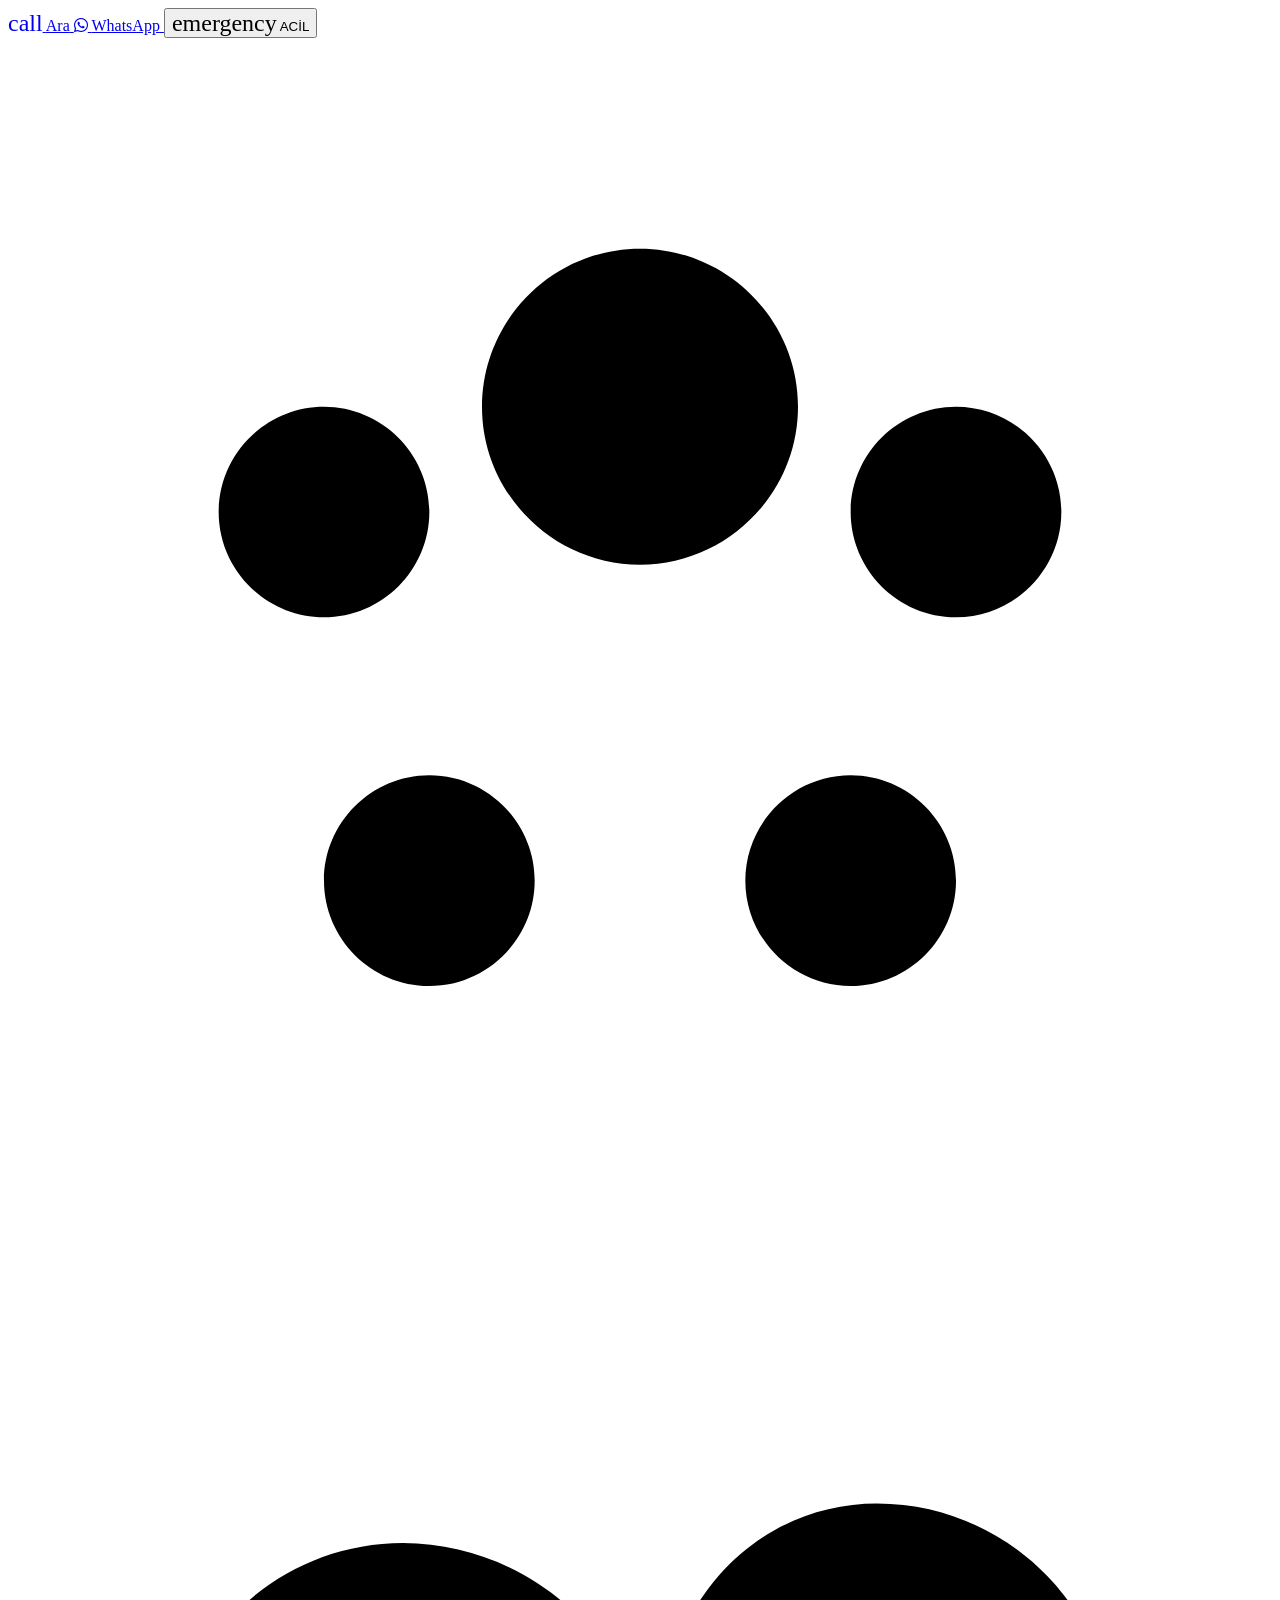
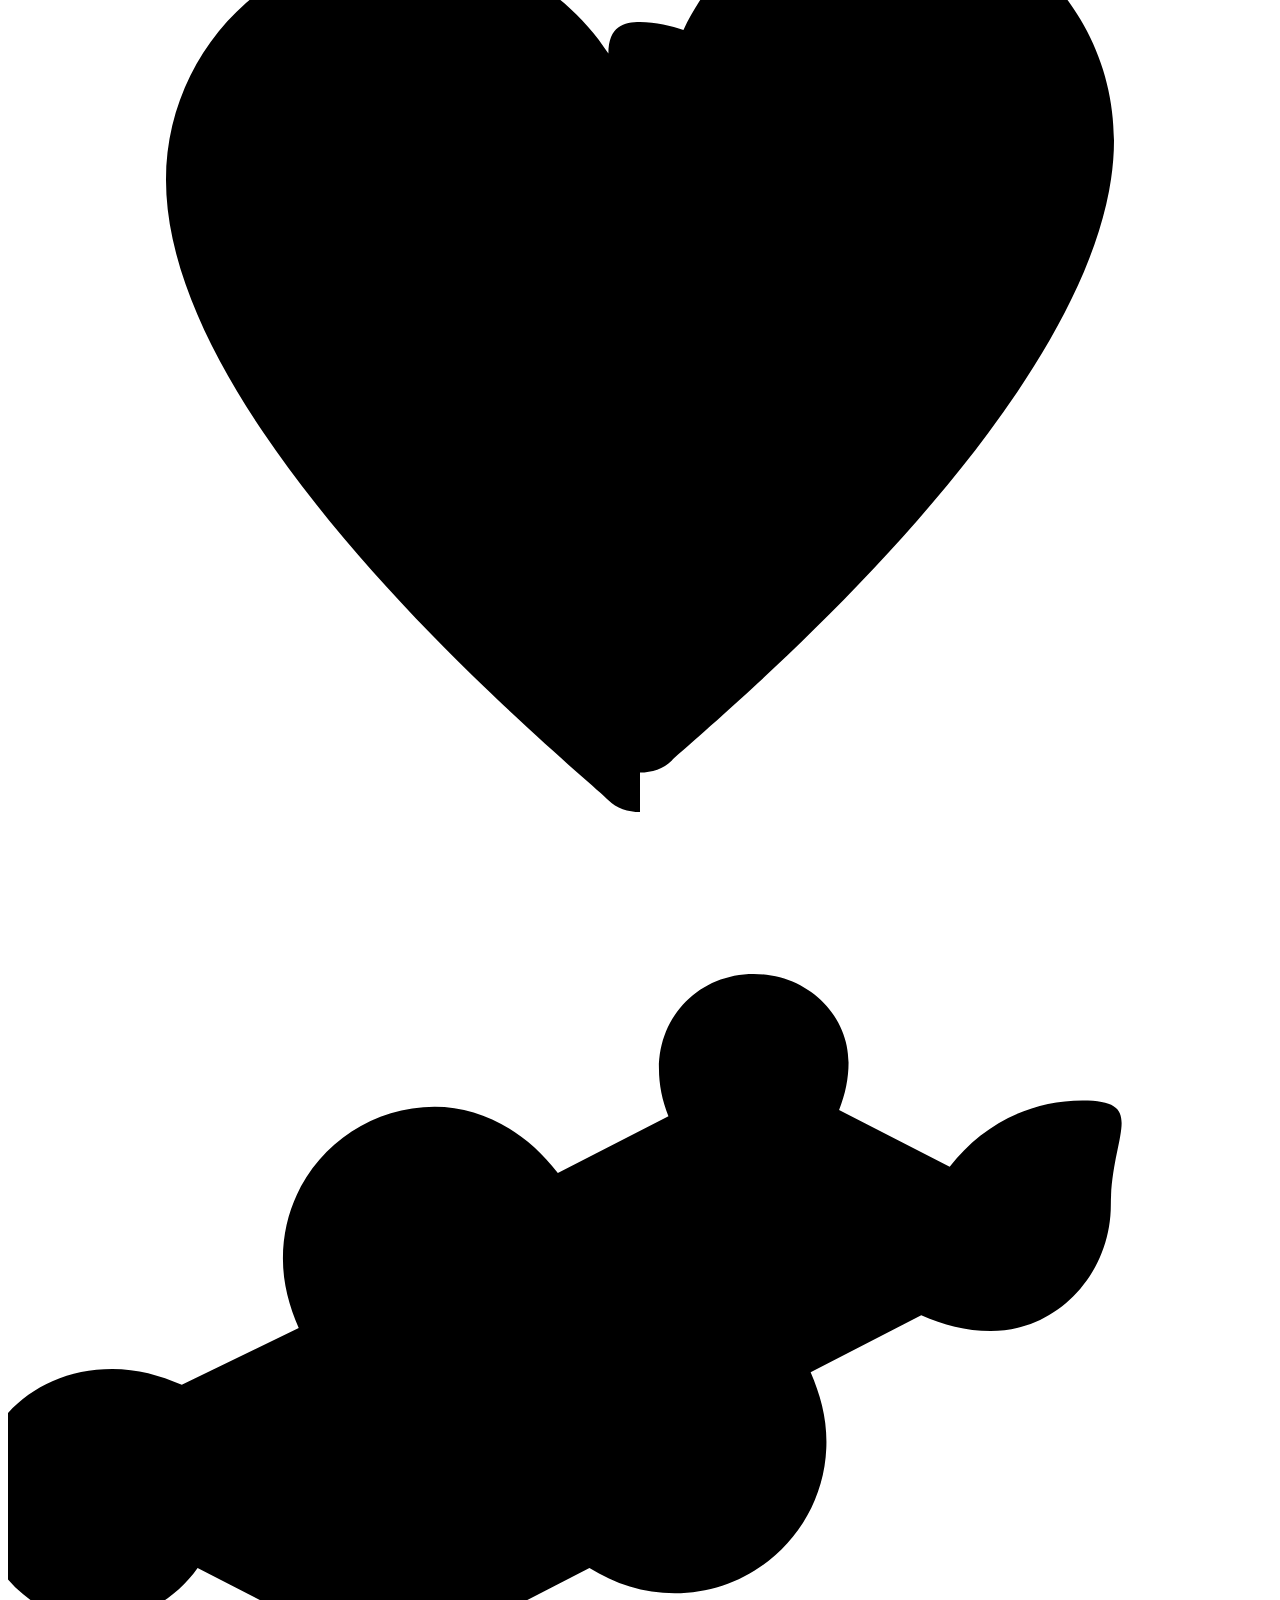
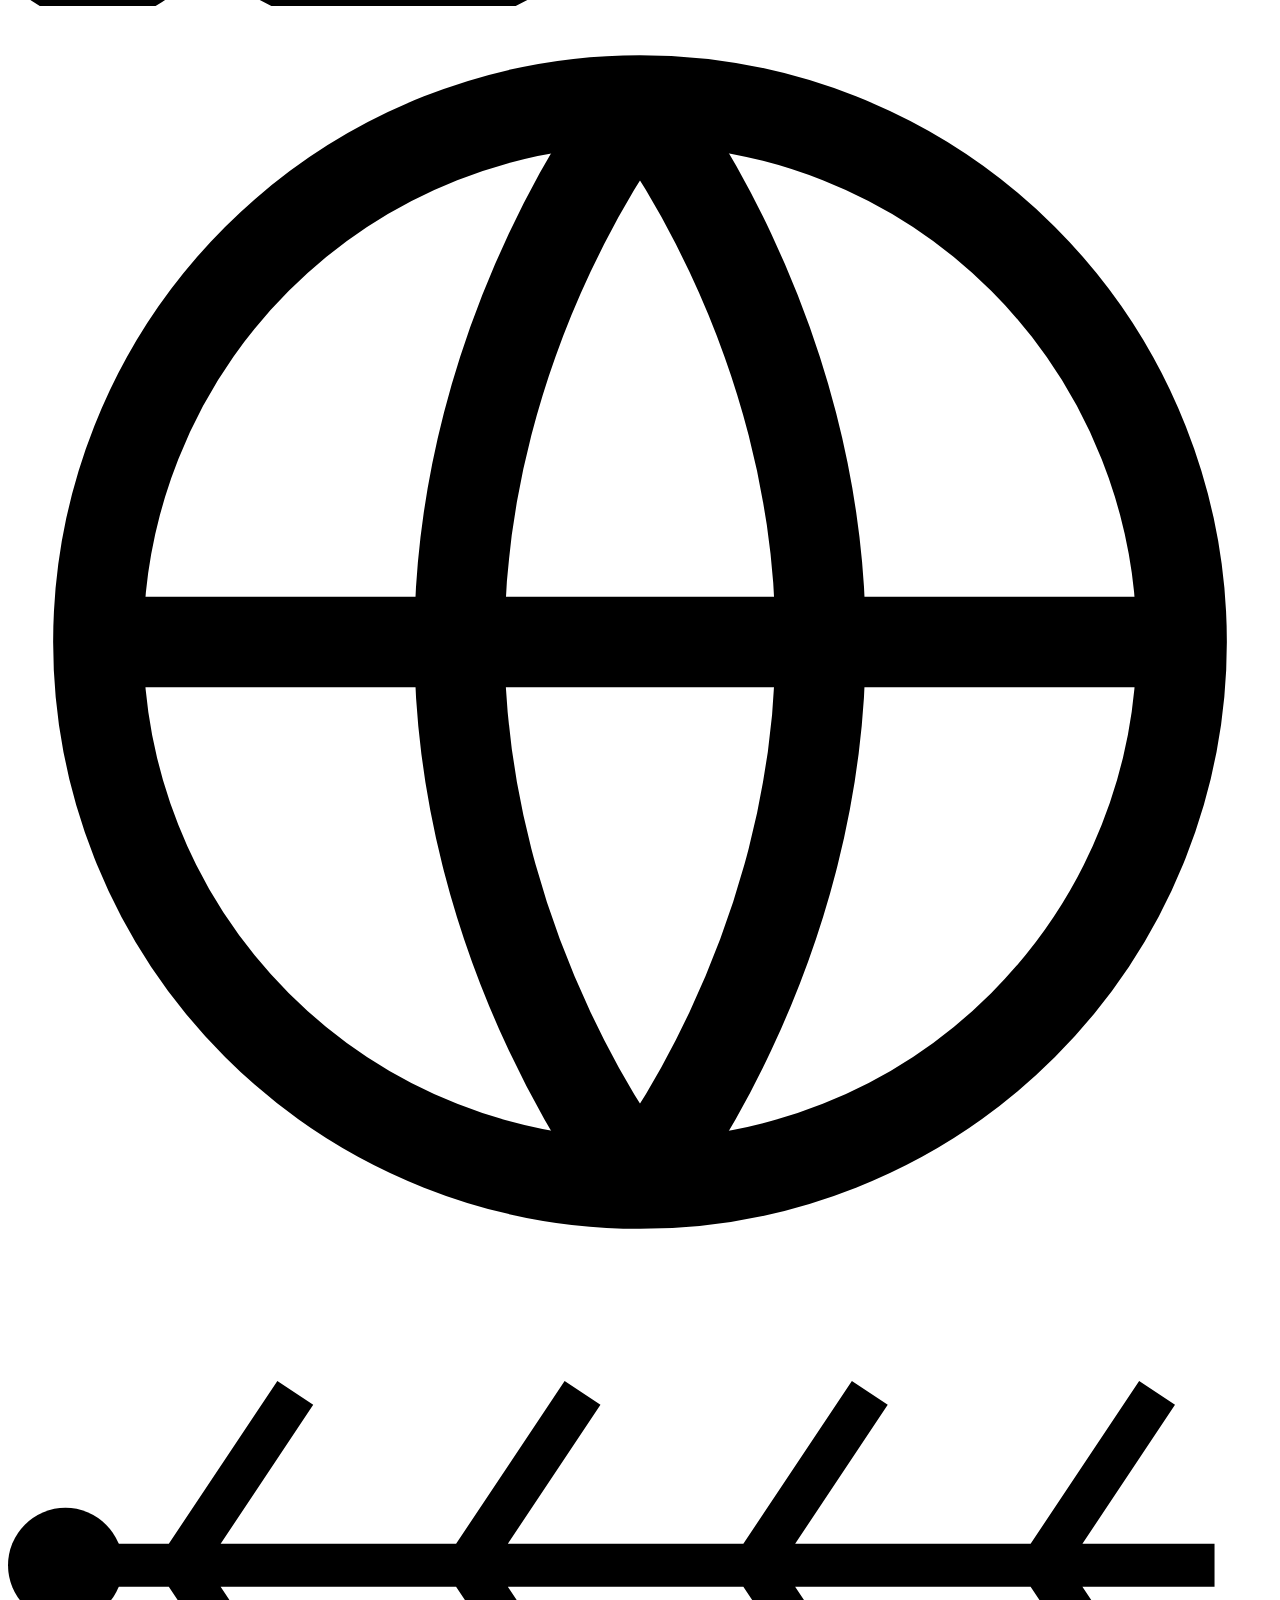
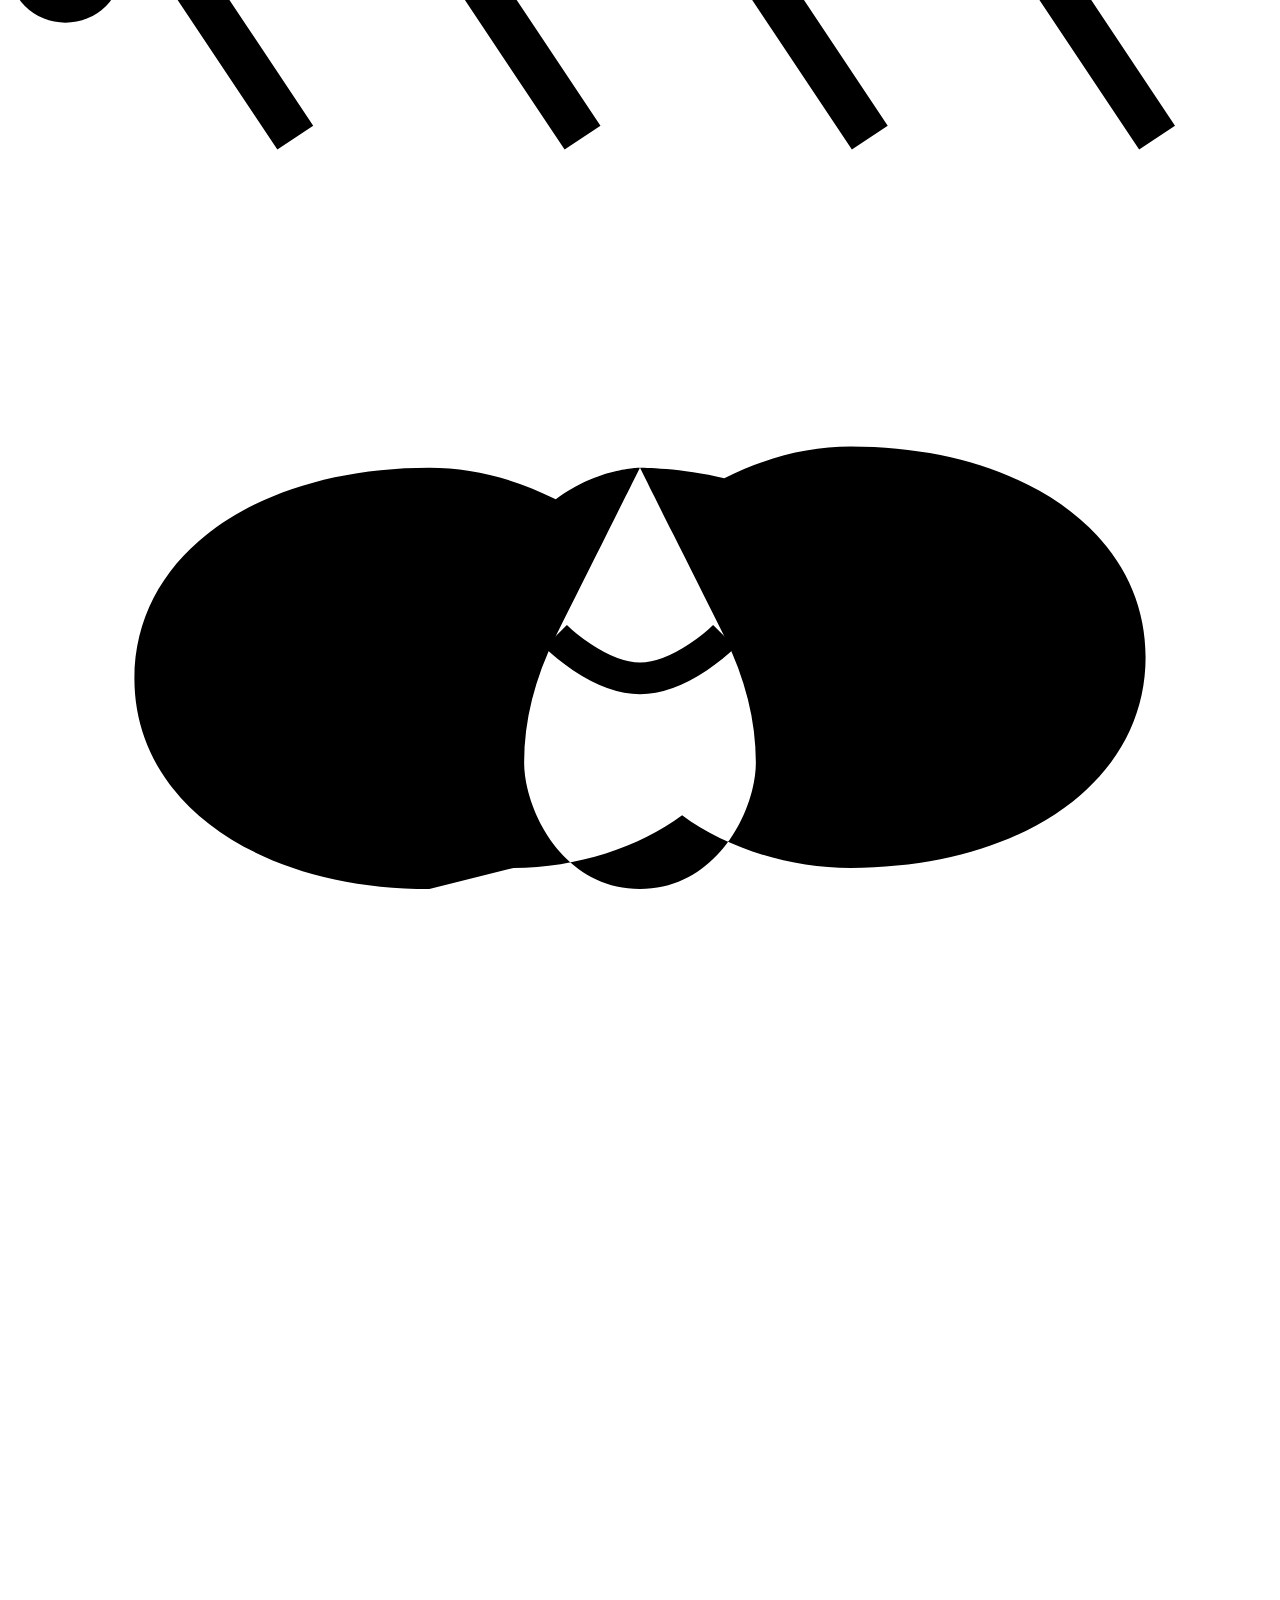
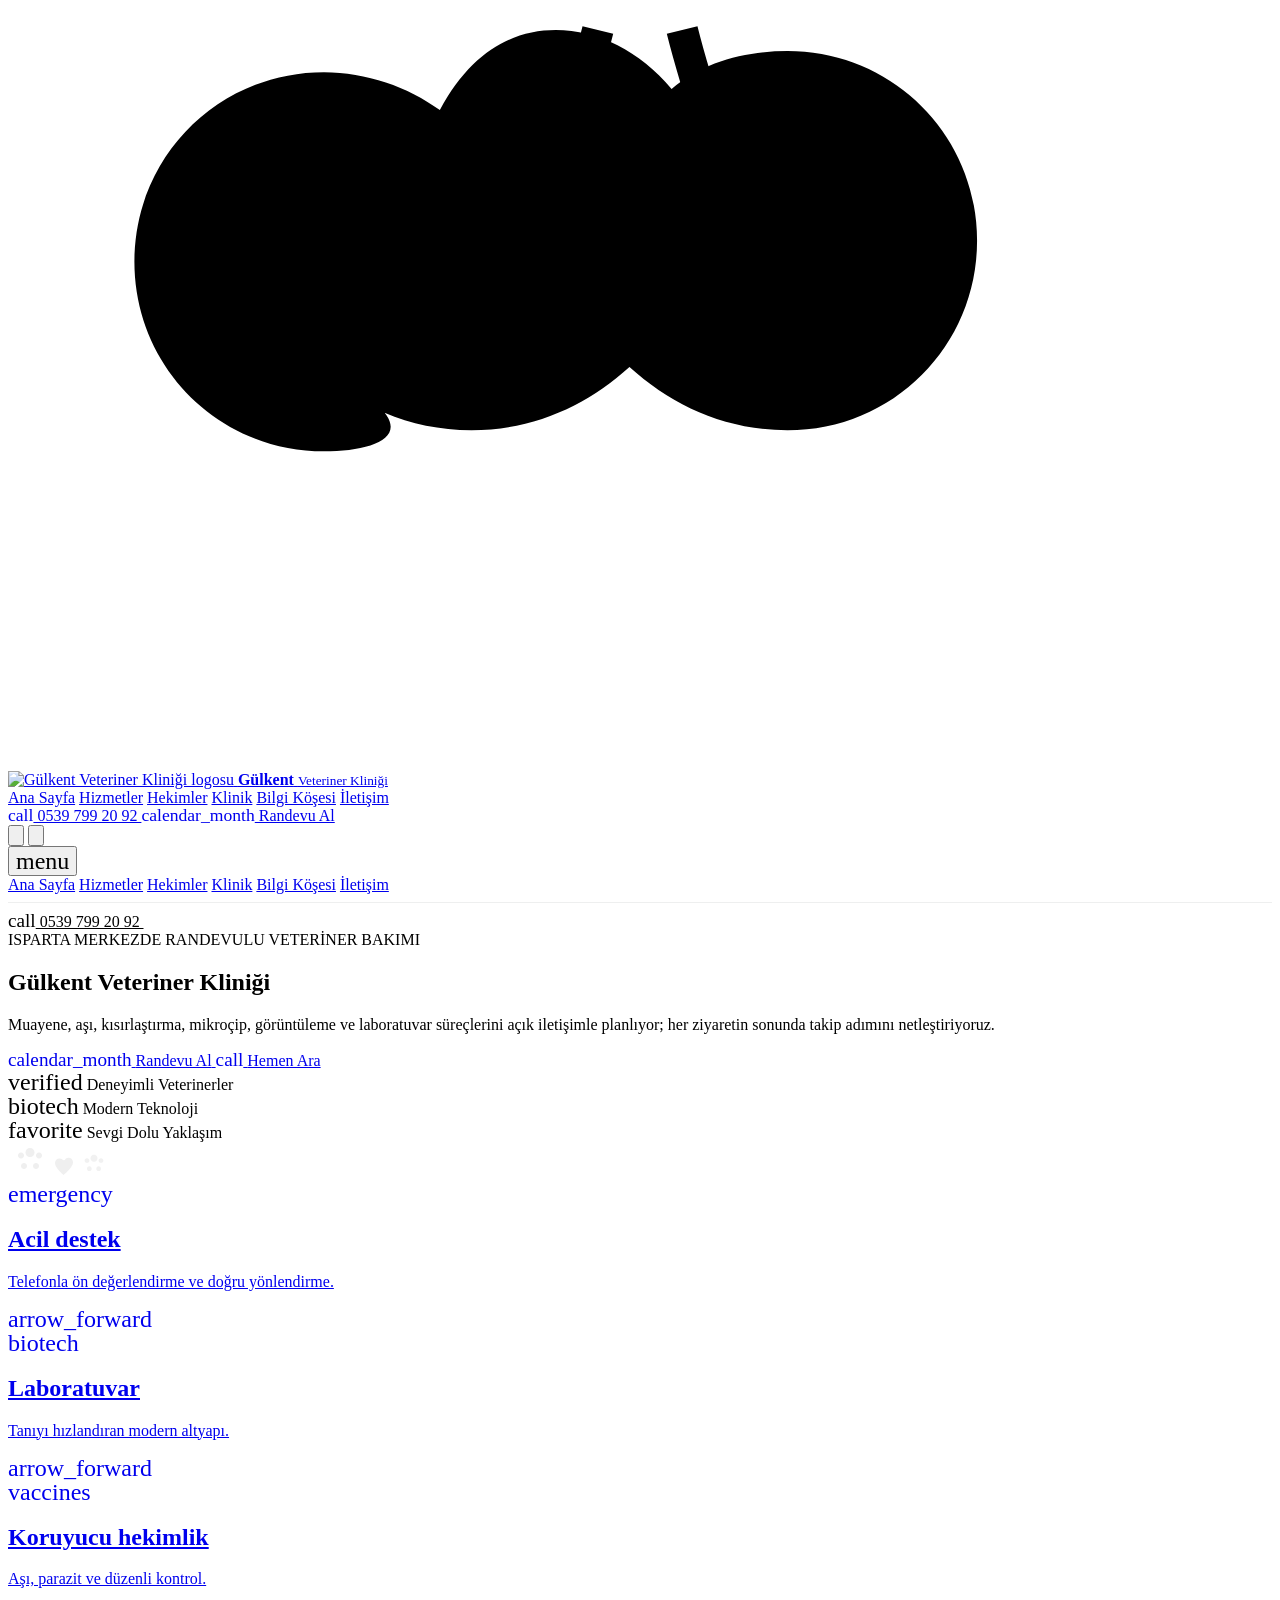
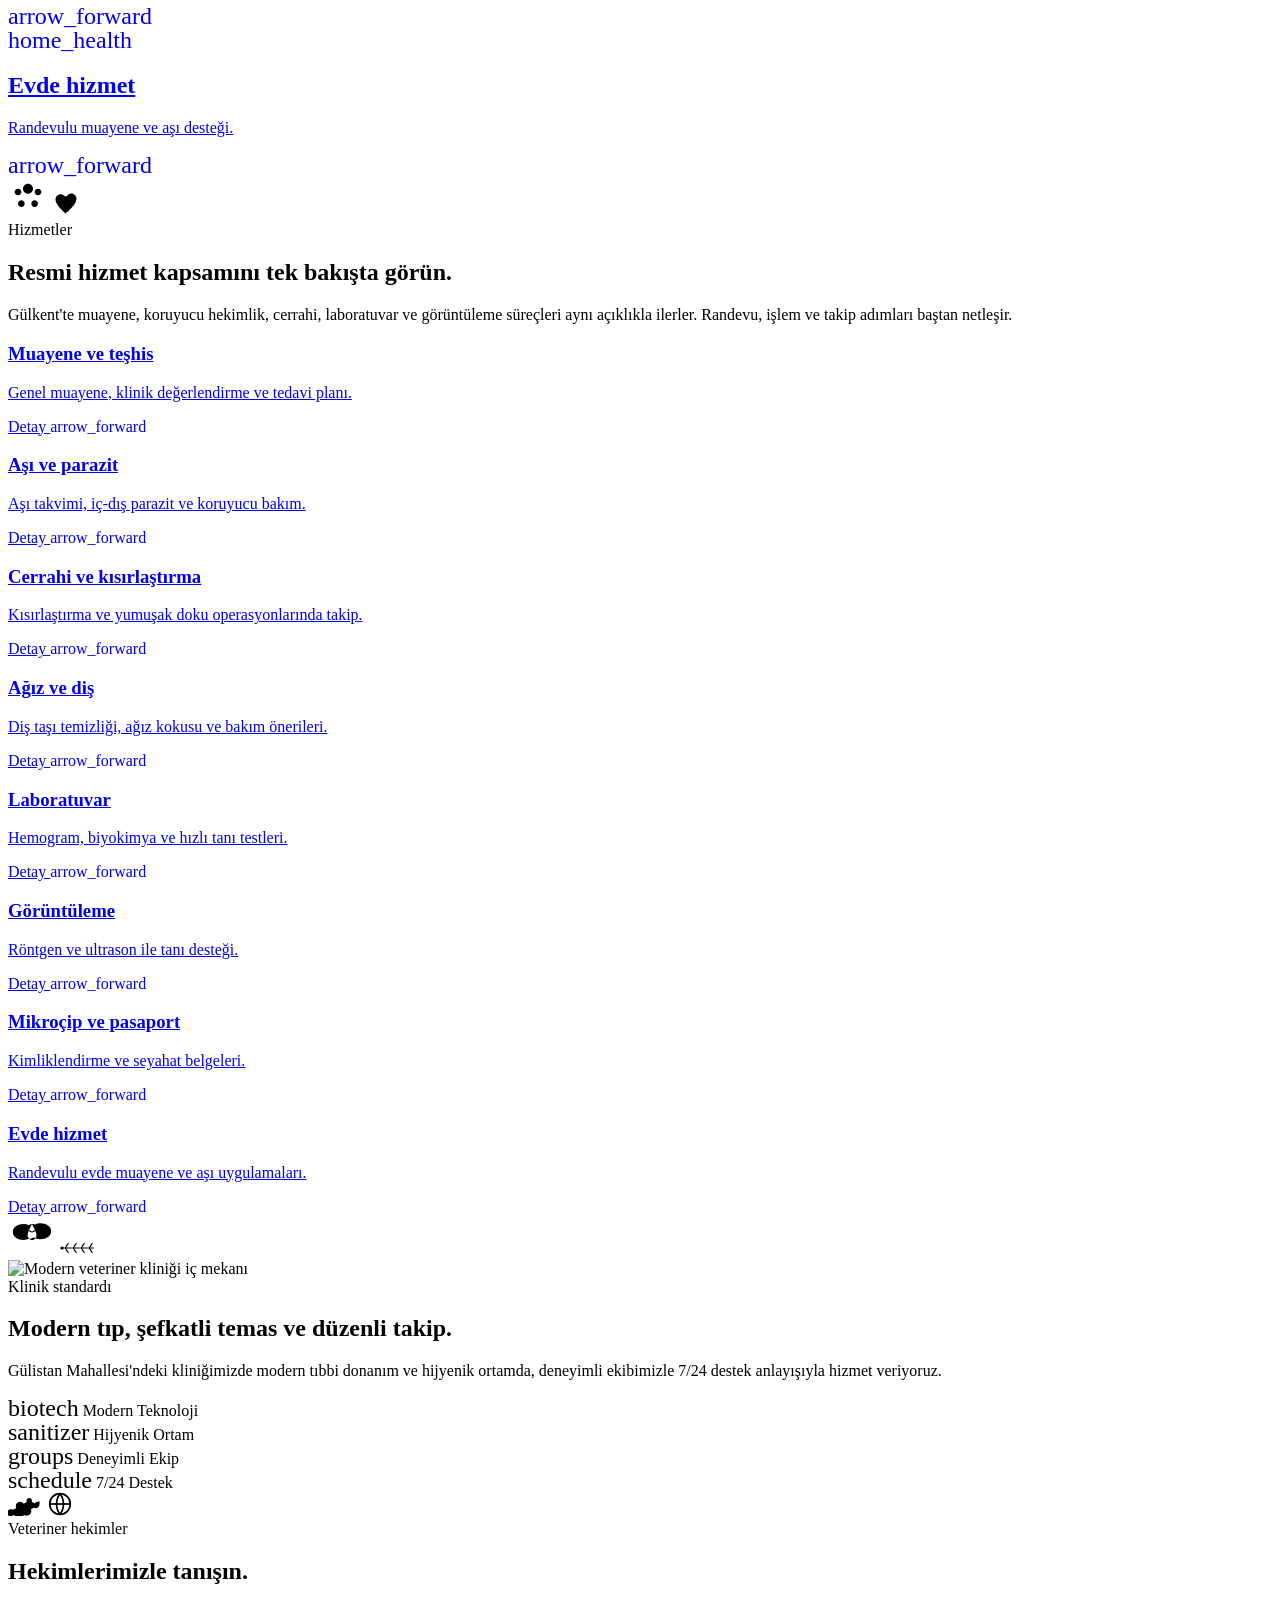
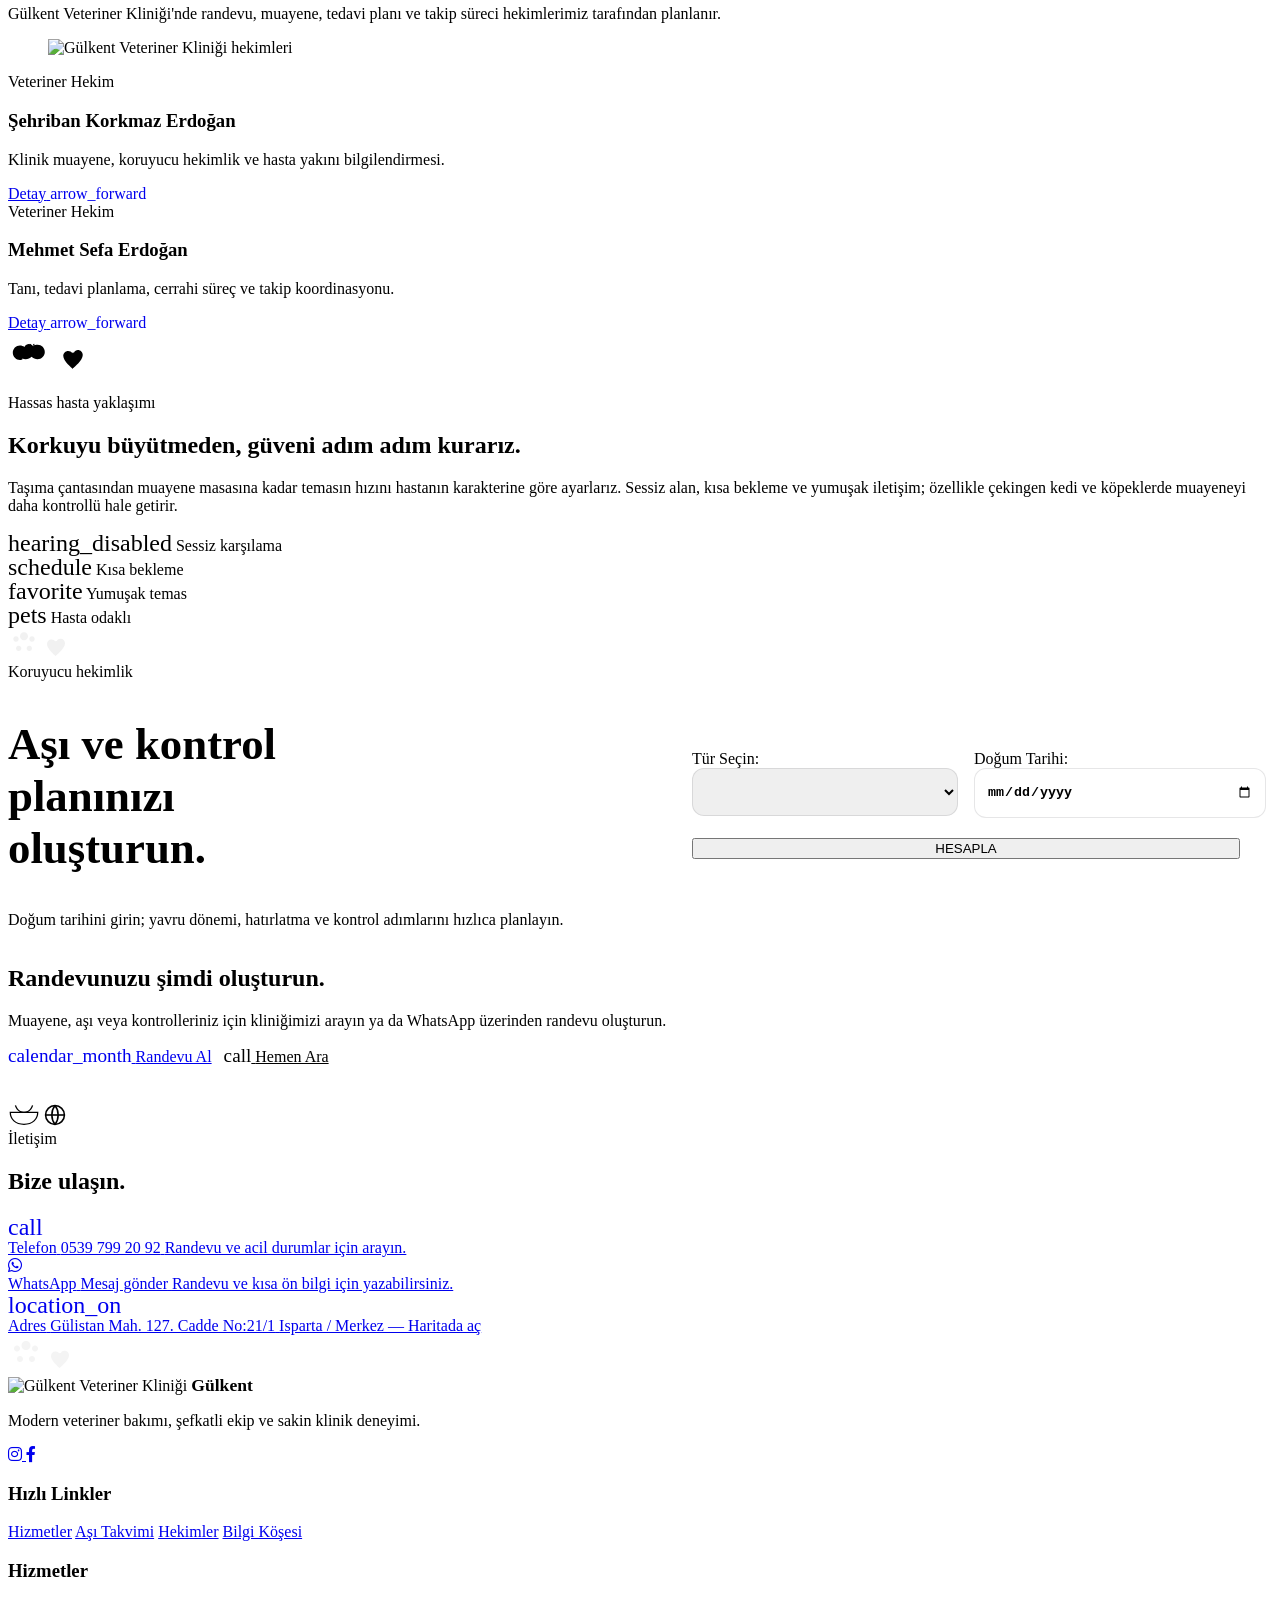
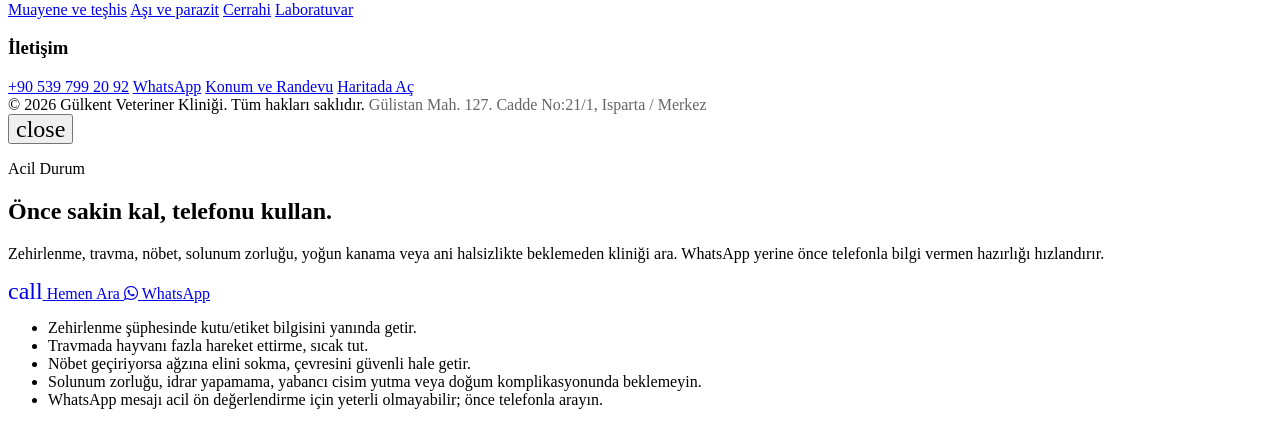
==== index.html @ 1740e953 "Add files via upload" ====
<!doctype html>
<html class="light" lang="tr">
  <head>
    <meta charset="utf-8" />
    <meta content="width=device-width, initial-scale=1.0" name="viewport" />
    <title>
      Gülkent Veteriner Kliniği | Modern ve Şefkatli Veteriner Bakımı
    </title>
    <meta
      name="description"
      content="Gülkent Veteriner Kliniği; muayene, aşı, parazit takibi, cerrahi, laboratuvar, görüntüleme, mikroçip ve uygun hastalarda randevulu ev ziyareti için Isparta Merkez'de yanınızda."
    />
    
    <!-- SEO & Social Meta Tags -->
    <meta property="og:title" content="Gülkent Veteriner Kliniği" />
    <meta property="og:description" content="Muayene, aşı, parazit takibi, cerrahi ve daha fazlası için Isparta Merkez'de yanınızda." />
    <meta property="og:type" content="website" />
    <meta property="og:image" content="https://gulkentvet.com/assets/img/hekimlerimiz.jpg" />
    <meta name="twitter:card" content="summary_large_image" />
    <link rel="icon" href="data:image/svg+xml,<svg xmlns='http://www.w3.org/2000/svg' viewBox='0 0 100 100'><text y='.9em' font-size='90'>🐾</text></svg>">
    <script>
      (() => {
        let theme = "gulkent";
        try {
          theme =
            localStorage.getItem("gulkent-theme") === "wavy"
              ? "wavy"
              : "gulkent";
        } catch (error) {}
        document.documentElement.dataset.theme = theme;
      })();
    </script>

    <!-- Siber Güvenlik Politikası (CSP) -->
    <meta http-equiv="Content-Security-Policy" content="default-src 'self' https: data: 'unsafe-inline' 'unsafe-eval'; img-src 'self' https: data:; font-src 'self' https:; style-src 'self' https: 'unsafe-inline';" />
    
    <!-- Kaynak Ön-bağlantı (Performance & Hız) -->
    <link rel="preconnect" href="https://fonts.googleapis.com" />
    <link rel="preconnect" href="https://fonts.gstatic.com" crossorigin />
    <link rel="dns-prefetch" href="https://fonts.googleapis.com" />
    <link rel="dns-prefetch" href="https://cdnjs.cloudflare.com" />

    <link
      href="https://fonts.googleapis.com/css2?family=Cormorant+Garamond:wght@500;600;700&family=Manrope:wght@400;500;600;700;800&display=swap"
      rel="stylesheet"
    />
    <link
      href="https://fonts.googleapis.com/css2?family=Material+Symbols+Outlined:wght,FILL@100..700,0..1&display=swap"
      rel="stylesheet"
    />
    <link
      rel="stylesheet"
      href="https://cdnjs.cloudflare.com/ajax/libs/font-awesome/6.0.0/css/all.min.css"
      integrity="sha512-9usAa10IRO0HhonpyAIVpjrylPvoDwiPUiKdWk5t3PyolY1cOd4DSE0Ga+ri4AuTroPR5aQvXU9xC6qOPnzFeg=="
      crossorigin="anonymous"
      referrerpolicy="no-referrer"
    />
    <link rel="icon" href="assets/img/gulkent-logo.png" type="image/png" />
    <script id="tailwind-config">
      window.tailwind = window.tailwind || {};
      window.tailwind.config = {
        darkMode: "class",
        theme: {
          extend: {
            colors: {
              primary: "#39b77a",
              "primary-dark": "#0e3d2d",
              accent: "#6f63ff",
              sand: "#eaf7f1",
              cream: "#f7fbf9",
              sage: "#d7f0e4",
              ink: "#172026",
              soft: "#eef7f3",
            },
            fontFamily: {
              display: ["Manrope", "sans-serif"],
              serif: ["Cormorant Garamond", "serif"],
            },
            boxShadow: {
              soft: "0 24px 80px rgba(23, 59, 54, .14)",
              button: "0 18px 38px rgba(15, 143, 127, .24)",
            },
            borderRadius: {
              xl: "1rem",
              "2xl": "2rem",
              "3xl": "3rem",
              "4xl": "4rem",
            },
          },
        },
      };
    </script>
    <script src="https://cdn.tailwindcss.com?plugins=forms,container-queries"></script>
    <link rel="stylesheet" href="css/style.css" />
    <link rel="stylesheet" href="css/gulkent-theme.css" />
    <link rel="stylesheet" href="css/wavy-theme.css" />
    <link rel="stylesheet" href="css/theme-switcher.css" />
    <script src="js/theme-switcher.js" defer></script>
    <script src="js/wavy-theme-colors.js" defer></script>
    <script src="js/wavy-dividers.js" defer></script>
  </head>

  <body
    class="page-home bg-[#fff9f3] text-[#30343b] font-[Manrope,sans-serif] overflow-x-hidden antialiased"
  >
    <!-- Sticky Mobile Bar -->
    <div
      id="sticky-mobile-bar"
      class="fixed bottom-0 left-0 w-full bg-white/95 backdrop-blur-xl border-t border-primary/15 z-50 justify-around items-center py-3 shadow-[0_-12px_30px_rgba(23,59,54,0.12)]"
    >
      <a
        href="tel:+905397992092"
        class="flex flex-col items-center text-ink text-xs font-bold no-underline"
      >
        <span class="material-symbols-outlined text-2xl text-primary mb-1"
          >call</span
        >
        <span data-t="mob_call">Ara</span>
      </a>
      <a
        href="https://wa.me/905397992092?text=Merhaba%20G%C3%BClkent%20Veteriner%2C%20randevu%20almak%20istiyorum."
        target="_blank"
        rel="noopener noreferrer"
        class="flex flex-col items-center text-ink text-xs font-bold no-underline"
      >
        <i class="fa-brands fa-whatsapp text-2xl text-green-500 mb-1"></i>
        <span data-t="mob_wa">WhatsApp</span>
      </a>
      <button
        type="button"
        data-emergency-open
        class="flex flex-col items-center text-accent text-xs font-bold no-underline"
      >
        <span class="material-symbols-outlined text-2xl animate-pulse mb-1"
          >emergency</span
        >
        <span data-t="mob_emg">ACİL</span>
      </button>
    </div>

    <!-- Page Decorations -->
    <div class="page-decor" aria-hidden="true">
      <div class="decor-blob decor-blob--1"></div>
      <div class="decor-blob decor-blob--2"></div>
      <div class="decor-blob decor-blob--3"></div>
      <div class="decor-blob decor-blob--4"></div>

      <!-- SVG line-art decorations -->
      <svg
        class="decor-svg decor-svg--paw"
        style="top: 12%; left: 4%"
        viewBox="0 0 48 48"
        fill="currentColor"
        aria-hidden="true"
      >
        <path
          d="M24 8c-3.3 0-6 2.7-6 6s2.7 6 6 6 6-2.7 6-6-2.7-6-6-6zM12 14c-2.2 0-4 1.8-4 4s1.8 4 4 4 4-1.8 4-4-1.8-4-4-4zM36 14c-2.2 0-4 1.8-4 4s1.8 4 4 4 4-1.8 4-4-1.8-4-4-4zM16 28c-2.2 0-4 1.8-4 4s1.8 4 4 4 4-1.8 4-4-1.8-4-4-4zM32 28c-2.2 0-4 1.8-4 4s1.8 4 4 4 4-1.8 4-4-1.8-4-4-4z"
        />
      </svg>
      <svg
        class="decor-svg decor-svg--heart"
        style="top: 35%; right: 6%"
        viewBox="0 0 32 32"
        fill="currentColor"
        aria-hidden="true"
      >
        <path
          d="M16 28c-.3 0-.6-.1-.8-.3C14.5 27 4 18.5 4 12c0-3.3 2.7-6 6-6 2.1 0 4.1 1.1 5.2 2.8C15.2 8.1 15.6 8 16 8s.8.1 1.1.2C18.1 6.1 20 5 22 5c3.3 0 6 2.7 6 6 0 6.5-10.5 15-11.2 15.7-.2.2-.5.3-.8.3z"
        />
      </svg>
      <svg
        class="decor-svg decor-svg--bone"
        style="top: 60%; right: 4%"
        viewBox="0 0 40 20"
        fill="currentColor"
        aria-hidden="true"
      >
        <path
          d="M34 4c-1.7 0-3.2.8-4.2 2.1l-3.5-1.8c.2-.5.3-1 .3-1.5C26.6 1.3 25.3 0 23.6 0S20.6 1.3 20.6 3c0 .5.1 1 .3 1.5l-3.5 1.8C16.4 5 15 4.2 13.5 4.2c-2.6 0-4.8 2.1-4.8 4.8 0 .8.2 1.5.5 2.2L5.5 13c-.7-.3-1.4-.5-2.2-.5C.8 12.5-1 14.3-1 16.5s1.8 4 3.8 4c1.3 0 2.5-.7 3.2-1.7l3.5 1.8c-.2.5-.3 1-.3 1.5 0 1.7 1.3 3 3 3s3-1.3 3-3c0-.5-.1-1-.3-1.5l3.5-1.8c.8.5 1.7.8 2.7.8 2.6 0 4.8-2.1 4.8-4.8 0-.8-.2-1.5-.5-2.2l3.5-1.8c.7.3 1.4.5 2.2.5 2.1 0 3.8-1.8 3.8-4S36.1 4 34 4z"
        />
      </svg>
      <svg
        class="decor-svg decor-svg--ball"
        style="bottom: 15%; left: 6%"
        viewBox="0 0 28 28"
        fill="currentColor"
        aria-hidden="true"
      >
        <circle
          cx="14"
          cy="14"
          r="12"
          fill="none"
          stroke="currentColor"
          stroke-width="2"
        />
        <path
          d="M14 2c0 0-4 5-4 12s4 12 4 12"
          fill="none"
          stroke="currentColor"
          stroke-width="2"
        />
        <path
          d="M14 2c0 0 4 5 4 12s-4 12-4 12"
          fill="none"
          stroke="currentColor"
          stroke-width="2"
        />
        <path d="M2 14h24" fill="none" stroke="currentColor" stroke-width="2" />
      </svg>
      <svg
        class="decor-svg decor-svg--fishbone"
        style="top: 48%; left: 2%"
        viewBox="0 0 44 20"
        fill="currentColor"
        aria-hidden="true"
      >
        <path
          d="M2 10h40M10 4l-4 6 4 6M20 4l-4 6 4 6M30 4l-4 6 4 6M40 4l-4 6 4 6"
          stroke="currentColor"
          stroke-width="1.5"
          fill="none"
        />
        <circle cx="2" cy="10" r="2" fill="currentColor" />
      </svg>
      <svg
        class="decor-svg decor-svg--cat"
        style="bottom: 30%; left: 3%"
        viewBox="0 0 60 50"
        fill="currentColor"
        aria-hidden="true"
      >
        <path
          d="M20 30c-8 0-14-4-14-10s6-10 14-10c2 0 4 .5 6 1.5C28 10 30 10 30 10s-2 4-4 8c-1 2-1.5 4-1.5 6 0 2.2 1.8 6 5.5 6s5.5-3.8 5.5-6c0-2-.5-4-1.5-6-2-4-4-8-4-8s2 0 4 .5c2-1 4-1.5 6-1.5 8 0 14 4 14 10s-6 10-14 10c-3 0-6-1-8-2.5-2 1.5-5 2.5-8 2.5z"
        />
        <circle cx="18" cy="24" r="2" fill="currentColor" />
        <circle cx="42" cy="24" r="2" fill="currentColor" />
        <path
          d="M26 18c0 0 2 2 4 2s4-2 4-2"
          stroke="currentColor"
          stroke-width="1.5"
          fill="none"
        />
      </svg>
      <svg
        class="decor-svg decor-svg--dog"
        style="top: 70%; left: 20%"
        viewBox="0 0 60 50"
        fill="currentColor"
        aria-hidden="true"
      >
        <path
          d="M15 35c-5 0-9-4-9-9s4-9 9-9c2 0 4 .7 5.5 1.8C22 16 24 15 26 15s4 1 5.5 2.8C33 16.5 35 16 37 16c5 0 9 4 9 9s-4 9-9 9c-3 0-5.5-1.2-7.5-3-2 1.8-4.5 3-7.5 3s-5.5-1.2-7.5-3C20.5 33.8 18 35 15 35z"
        />
        <circle cx="19" cy="24" r="2" fill="currentColor" />
        <circle cx="41" cy="24" r="2" fill="currentColor" />
        <path
          d="M28 15c0 0-1 4-2 6M32 15c0 0 1 4 2 6"
          stroke="currentColor"
          stroke-width="1.5"
          fill="none"
        />
      </svg>
    </div>

    <!-- HEADER -->
    <header class="header">
      <div class="header__inner">
        <a
          href="index.html"
          class="header__logo"
          aria-label="Gülkent Veteriner Kliniği"
        >
          <img
            src="assets/img/gulkent-logo.png"
            alt="Gülkent Veteriner Kliniği logosu"
            class="header__logo-img"
          />
          <span class="header__logo-text">
            <strong>Gülkent</strong>
            <small>Veteriner Kliniği</small>
          </span>
        </a>

        <nav class="header__nav">
          <a class="header__nav-link active" href="index.html" data-t="nav_home"
            >Ana Sayfa</a
          >
          <a class="header__nav-link" href="#hizmetler" data-t="nav_services"
            >Hizmetler</a
          >
          <a class="header__nav-link" href="#hekimler" data-t="nav_doctors"
            >Hekimler</a
          >
          <a class="header__nav-link" href="#klinik" data-t="nav_clinic"
            >Klinik</a
          >
          <a class="header__nav-link" href="blog.html" data-t="nav_blog"
            >Bilgi Köşesi</a
          >
          <a class="header__nav-link" href="iletisim.html" data-t="nav_contact"
            >İletişim</a
          >
        </nav>

        <div class="header__actions">
          <a href="tel:+905397992092" class="header__phone">
            <span class="material-symbols-outlined" style="font-size: 1.1rem"
              >call</span
            >
            0539 799 20 92
          </a>
          <a
            href="iletisim.html"
            class="header__cta"
            data-t="appointment_short"
          >
            <span class="material-symbols-outlined" style="font-size: 1.1rem"
              >calendar_month</span
            >
            Randevu Al
          </a>
          <div class="header__lang">
            <button
              type="button"
              class="header__lang-btn lang-btn"
              data-lang-code="tr"
              title="Türkçe"
              aria-label="Türkçe"
            >
              <img src="https://flagcdn.com/w40/tr.png" alt="" />
            </button>
            <button
              type="button"
              class="header__lang-btn lang-btn"
              data-lang-code="en"
              title="English"
              aria-label="English"
            >
              <img src="https://flagcdn.com/w40/gb.png" alt="" />
            </button>
          </div>
          <button
            type="button"
            class="header__hamburger"
            aria-label="Menü"
            id="hamburger-btn"
          >
            <span class="material-symbols-outlined">menu</span>
          </button>
        </div>
      </div>

      <!-- Mobile Menu -->
      <div class="header__mobile-menu" id="mobile-menu">
        <div class="header__mobile-panel">
          <a class="header__mobile-link" href="index.html" data-t="nav_home"
            >Ana Sayfa</a
          >
          <a class="header__mobile-link" href="#hizmetler" data-t="nav_services"
            >Hizmetler</a
          >
          <a class="header__mobile-link" href="#hekimler" data-t="nav_doctors"
            >Hekimler</a
          >
          <a class="header__mobile-link" href="#klinik" data-t="nav_clinic"
            >Klinik</a
          >
          <a class="header__mobile-link" href="blog.html" data-t="nav_blog"
            >Bilgi Köşesi</a
          >
          <a
            class="header__mobile-link"
            href="iletisim.html"
            data-t="nav_contact"
            >İletişim</a
          >
          <hr
            style="
              border: none;
              border-top: 1px solid rgba(48, 52, 59, 0.08);
              margin: 8px 0;
            "
          />
          <a
            class="header__mobile-link"
            href="tel:+905397992092"
            style="color: var(--color-coral)"
          >
            <span class="material-symbols-outlined" style="font-size: 1.2rem"
              >call</span
            >
            0539 799 20 92
          </a>
          <a
            class="header__mobile-link"
            href="iletisim.html"
            style="
              background: var(--color-coral);
              color: #fff;
              justify-content: center;
              border-radius: 999px;
            "
            data-t="appointment_short"
          >
            Randevu Al
          </a>
        </div>
      </div>
    </header>

    <div id="page-content">
      <!-- HERO -->
      <section class="hero" aria-label="Hero">
        <div class="container">
          <div class="hero__grid">
            <div class="hero__content">
              <div class="hero__eyebrow">
                <span class="hero__eyebrow-dot" aria-hidden="true"></span>
                <span data-t="home_hero_badge"
                  >ISPARTA MERKEZDE RANDEVULU VETERİNER BAKIMI</span
                >
              </div>

              <h1 class="hero__title">
                <span data-t="home_hero_title_1">Gülkent</span>
                <span class="highlight" data-t="home_hero_title_2"
                  >Veteriner</span
                >
                <span data-t="home_hero_title_3">Kliniği</span>
              </h1>

              <p class="hero__desc" data-t="home_hero_desc">
                Muayene, aşı, kısırlaştırma, mikroçip, görüntüleme ve
                laboratuvar süreçlerini açık iletişimle planlıyor; her ziyaretin
                sonunda takip adımını netleştiriyoruz.
              </p>

              <div class="hero__actions">
                <a
                  href="https://wa.me/905397992092?text=Merhaba%20G%C3%BClkent%20Veteriner%2C%20randevu%20almak%20istiyorum."
                  target="_blank"
                  rel="noopener"
                  class="btn btn--primary"
                >
                  <span
                    class="material-symbols-outlined"
                    aria-hidden="true"
                    style="font-size: 1.2rem"
                    >calendar_month</span
                  >
                  <span data-t="appointment_short">Randevu Al</span>
                </a>
                <a href="tel:+905397992092" class="btn btn--secondary">
                  <span
                    class="material-symbols-outlined"
                    aria-hidden="true"
                    style="font-size: 1.2rem"
                    >call</span
                  >
                  <span data-t="call_now">Hemen Ara</span>
                </a>
              </div>

              <div class="hero__trust">
                <div class="hero__trust-item">
                  <span class="icon material-symbols-outlined">verified</span>
                  <span>Deneyimli Veterinerler</span>
                </div>
                <div class="hero__trust-item">
                  <span class="icon material-symbols-outlined">biotech</span>
                  <span>Modern Teknoloji</span>
                </div>
                <div class="hero__trust-item">
                  <span class="icon material-symbols-outlined">favorite</span>
                  <span>Sevgi Dolu Yaklaşım</span>
                </div>
              </div>
            </div>

            <div class="hero__visual">
              <div class="hero__blob" aria-hidden="true"></div>
              <img
                src="assets/img/generated/hero-golden-retriever.png"
                alt=""
                class="hero__image"
                aria-hidden="true"
                loading="eager"
                decoding="async"
              />
              <svg
                class="decor-svg decor-svg--paw"
                style="
                  top: 6%;
                  right: 6%;
                  width: 36px;
                  height: 36px;
                  opacity: 0.06;
                "
                viewBox="0 0 48 48"
                fill="currentColor"
                aria-hidden="true"
              >
                <path
                  d="M24 8c-3.3 0-6 2.7-6 6s2.7 6 6 6 6-2.7 6-6-2.7-6-6-6zM12 14c-2.2 0-4 1.8-4 4s1.8 4 4 4 4-1.8 4-4-1.8-4-4-4zM36 14c-2.2 0-4 1.8-4 4s1.8 4 4 4 4-1.8 4-4-1.8-4-4-4zM16 28c-2.2 0-4 1.8-4 4s1.8 4 4 4 4-1.8 4-4-1.8-4-4-4zM32 28c-2.2 0-4 1.8-4 4s1.8 4 4 4 4-1.8 4-4-1.8-4-4-4z"
                />
              </svg>
              <svg
                class="decor-svg decor-svg--heart"
                style="
                  bottom: 25%;
                  right: 28%;
                  width: 24px;
                  height: 24px;
                  opacity: 0.06;
                "
                viewBox="0 0 32 32"
                fill="currentColor"
                aria-hidden="true"
              >
                <path
                  d="M16 28c-.3 0-.6-.1-.8-.3C14.5 27 4 18.5 4 12c0-3.3 2.7-6 6-6 2.1 0 4.1 1.1 5.2 2.8C15.2 8.1 15.6 8 16 8s.8.1 1.1.2C18.1 6.1 20 5 22 5c3.3 0 6 2.7 6 6 0 6.5-10.5 15-11.2 15.7-.2.2-.5.3-.8.3z"
                />
              </svg>
              <svg
                class="decor-svg decor-svg--paw"
                style="
                  top: 32%;
                  left: 2%;
                  width: 28px;
                  height: 28px;
                  opacity: 0.05;
                "
                viewBox="0 0 48 48"
                fill="currentColor"
                aria-hidden="true"
              >
                <path
                  d="M24 8c-3.3 0-6 2.7-6 6s2.7 6 6 6 6-2.7 6-6-2.7-6-6-6zM12 14c-2.2 0-4 1.8-4 4s1.8 4 4 4 4-1.8 4-4-1.8-4-4-4zM36 14c-2.2 0-4 1.8-4 4s1.8 4 4 4 4-1.8 4-4-1.8-4-4-4zM16 28c-2.2 0-4 1.8-4 4s1.8 4 4 4 4-1.8 4-4-1.8-4-4-4zM32 28c-2.2 0-4 1.8-4 4s1.8 4 4 4 4-1.8 4-4-1.8-4-4-4z"
                />
              </svg>
            </div>
          </div>
        </div>
      </section>

      <!-- HIZLI İŞLEM KARTLARI -->
      <section class="quick-actions" aria-label="Hızlı işlemler">
        <div class="container">
          <div class="quick-actions__grid">
            <a href="tel:+905397992092" class="quick-card quick-card--mint">
              <div class="quick-card__icon">
                <span class="material-symbols-outlined">emergency</span>
              </div>
              <h2 class="quick-card__title" data-t="quick_emergency_t">
                Acil destek
              </h2>
              <p class="quick-card__desc" data-t="quick_emergency_d">
                Telefonla ön değerlendirme ve doğru yönlendirme.
              </p>
              <span class="quick-card__arrow material-symbols-outlined"
                >arrow_forward</span
              >
            </a>
            <a href="#hizmetler" class="quick-card quick-card--pink">
              <div class="quick-card__icon">
                <span class="material-symbols-outlined">biotech</span>
              </div>
              <h2 class="quick-card__title" data-t="quick_lab_t">
                Laboratuvar
              </h2>
              <p class="quick-card__desc" data-t="quick_lab_d">
                Tanıyı hızlandıran modern altyapı.
              </p>
              <span class="quick-card__arrow material-symbols-outlined"
                >arrow_forward</span
              >
            </a>
            <a href="#asi-hesaplayici" class="quick-card quick-card--yellow">
              <div class="quick-card__icon">
                <span class="material-symbols-outlined">vaccines</span>
              </div>
              <h2 class="quick-card__title" data-t="quick_preventive_t">
                Koruyucu hekimlik
              </h2>
              <p class="quick-card__desc" data-t="quick_preventive_d">
                Aşı, parazit ve düzenli kontrol.
              </p>
              <span class="quick-card__arrow material-symbols-outlined"
                >arrow_forward</span
              >
            </a>
            <a href="iletisim.html" class="quick-card quick-card--lavender">
              <div class="quick-card__icon">
                <span class="material-symbols-outlined">home_health</span>
              </div>
              <h2 class="quick-card__title" data-t="quick_groom_t">
                Evde hizmet
              </h2>
              <p class="quick-card__desc" data-t="quick_groom_d">
                Randevulu muayene ve aşı desteği.
              </p>
              <span class="quick-card__arrow material-symbols-outlined"
                >arrow_forward</span
              >
            </a>
          </div>
        </div>
      </section>

      <!-- HİZMETLER -->
      <section id="hizmetler" class="section services">
        <div class="section-decor" aria-hidden="true">
          <svg
            class="decor-svg decor-svg--paw"
            style="top: 8%; right: 3%; width: 40px; height: 40px"
            viewBox="0 0 48 48"
            fill="currentColor"
            aria-hidden="true"
          >
            <path
              d="M24 8c-3.3 0-6 2.7-6 6s2.7 6 6 6 6-2.7 6-6-2.7-6-6-6zM12 14c-2.2 0-4 1.8-4 4s1.8 4 4 4 4-1.8 4-4-1.8-4-4-4zM36 14c-2.2 0-4 1.8-4 4s1.8 4 4 4 4-1.8 4-4-1.8-4-4-4zM16 28c-2.2 0-4 1.8-4 4s1.8 4 4 4 4-1.8 4-4-1.8-4-4-4zM32 28c-2.2 0-4 1.8-4 4s1.8 4 4 4 4-1.8 4-4-1.8-4-4-4z"
            />
          </svg>
          <svg
            class="decor-svg decor-svg--heart"
            style="bottom: 12%; left: 4%; width: 28px; height: 28px"
            viewBox="0 0 32 32"
            fill="currentColor"
            aria-hidden="true"
          >
            <path
              d="M16 28c-.3 0-.6-.1-.8-.3C14.5 27 4 18.5 4 12c0-3.3 2.7-6 6-6 2.1 0 4.1 1.1 5.2 2.8C15.2 8.1 15.6 8 16 8s.8.1 1.1.2C18.1 6.1 20 5 22 5c3.3 0 6 2.7 6 6 0 6.5-10.5 15-11.2 15.7-.2.2-.5.3-.8.3z"
            />
          </svg>
        </div>
        <div class="container">
          <div class="section-kicker" data-t="nav_services">Hizmetler</div>
          <h2 class="section-title" data-t="home_services_title">
            Resmi hizmet kapsamını tek bakışta görün.
          </h2>
          <p class="section-desc" data-t="home_services_desc">
            Gülkent'te muayene, koruyucu hekimlik, cerrahi, laboratuvar ve
            görüntüleme süreçleri aynı açıklıkla ilerler. Randevu, işlem ve
            takip adımları baştan netleşir.
          </p>

          <div class="services__grid">
            <a href="#hizmetler" class="service-card">
              <div
                class="service-card__image service-card__image--1"
                aria-hidden="true"
              ></div>
              <div class="service-card__body">
                <h3 class="service-card__title" data-t="svc_exam_t">
                  Muayene ve teşhis
                </h3>
                <p class="service-card__desc" data-t="svc_exam_d">
                  Genel muayene, klinik değerlendirme ve tedavi planı.
                </p>
                <span class="service-card__action">
                  <span>Detay</span>
                  <span
                    class="material-symbols-outlined"
                    style="font-size: 1rem"
                    >arrow_forward</span
                  >
                </span>
              </div>
            </a>
            <a href="#hizmetler" class="service-card">
              <div
                class="service-card__image service-card__image--2"
                aria-hidden="true"
              ></div>
              <div class="service-card__body">
                <h3 class="service-card__title" data-t="svc_vaccine_t">
                  Aşı ve parazit
                </h3>
                <p class="service-card__desc" data-t="svc_vaccine_d">
                  Aşı takvimi, iç-dış parazit ve koruyucu bakım.
                </p>
                <span class="service-card__action">
                  <span>Detay</span>
                  <span
                    class="material-symbols-outlined"
                    style="font-size: 1rem"
                    >arrow_forward</span
                  >
                </span>
              </div>
            </a>
            <a href="#hizmetler" class="service-card">
              <div
                class="service-card__image service-card__image--3"
                aria-hidden="true"
              ></div>
              <div class="service-card__body">
                <h3 class="service-card__title" data-t="svc_surgery_t">
                  Cerrahi ve kısırlaştırma
                </h3>
                <p class="service-card__desc" data-t="svc_surgery_d">
                  Kısırlaştırma ve yumuşak doku operasyonlarında takip.
                </p>
                <span class="service-card__action">
                  <span>Detay</span>
                  <span
                    class="material-symbols-outlined"
                    style="font-size: 1rem"
                    >arrow_forward</span
                  >
                </span>
              </div>
            </a>
            <a href="#hizmetler" class="service-card">
              <div
                class="service-card__image service-card__image--4"
                aria-hidden="true"
              ></div>
              <div class="service-card__body">
                <h3 class="service-card__title" data-t="svc_dental_t">
                  Ağız ve diş
                </h3>
                <p class="service-card__desc" data-t="svc_dental_d">
                  Diş taşı temizliği, ağız kokusu ve bakım önerileri.
                </p>
                <span class="service-card__action">
                  <span>Detay</span>
                  <span
                    class="material-symbols-outlined"
                    style="font-size: 1rem"
                    >arrow_forward</span
                  >
                </span>
              </div>
            </a>
            <a href="#hizmetler" class="service-card">
              <div
                class="service-card__image service-card__image--5"
                aria-hidden="true"
              ></div>
              <div class="service-card__body">
                <h3 class="service-card__title" data-t="svc_lab_t">
                  Laboratuvar
                </h3>
                <p class="service-card__desc" data-t="svc_lab_d">
                  Hemogram, biyokimya ve hızlı tanı testleri.
                </p>
                <span class="service-card__action">
                  <span>Detay</span>
                  <span
                    class="material-symbols-outlined"
                    style="font-size: 1rem"
                    >arrow_forward</span
                  >
                </span>
              </div>
            </a>
            <a href="#hizmetler" class="service-card">
              <div
                class="service-card__image service-card__image--6"
                aria-hidden="true"
              ></div>
              <div class="service-card__body">
                <h3 class="service-card__title" data-t="svc_imaging_t">
                  Görüntüleme
                </h3>
                <p class="service-card__desc" data-t="svc_imaging_d">
                  Röntgen ve ultrason ile tanı desteği.
                </p>
                <span class="service-card__action">
                  <span>Detay</span>
                  <span
                    class="material-symbols-outlined"
                    style="font-size: 1rem"
                    >arrow_forward</span
                  >
                </span>
              </div>
            </a>
            <a href="#hizmetler" class="service-card">
              <div
                class="service-card__image service-card__image--7"
                aria-hidden="true"
              ></div>
              <div class="service-card__body">
                <h3 class="service-card__title" data-t="svc_microchip_t">
                  Mikroçip ve pasaport
                </h3>
                <p class="service-card__desc" data-t="svc_microchip_d">
                  Kimliklendirme ve seyahat belgeleri.
                </p>
                <span class="service-card__action">
                  <span>Detay</span>
                  <span
                    class="material-symbols-outlined"
                    style="font-size: 1rem"
                    >arrow_forward</span
                  >
                </span>
              </div>
            </a>
            <a href="#hizmetler" class="service-card">
              <div
                class="service-card__image service-card__image--8"
                aria-hidden="true"
              ></div>
              <div class="service-card__body">
                <h3 class="service-card__title" data-t="svc_home_t">
                  Evde hizmet
                </h3>
                <p class="service-card__desc" data-t="svc_home_d">
                  Randevulu evde muayene ve aşı uygulamaları.
                </p>
                <span class="service-card__action">
                  <span>Detay</span>
                  <span
                    class="material-symbols-outlined"
                    style="font-size: 1rem"
                    >arrow_forward</span
                  >
                </span>
              </div>
            </a>
          </div>
        </div>
      </section>

      <!-- KLİNİK TANITIMI -->
      <section id="klinik" class="section clinic">
        <div class="section-decor" aria-hidden="true">
          <svg
            class="decor-svg decor-svg--cat"
            style="top: 10%; right: 8%; width: 48px; height: 40px"
            viewBox="0 0 60 50"
            fill="currentColor"
            aria-hidden="true"
          >
            <path
              d="M20 30c-8 0-14-4-14-10s6-10 14-10c2 0 4 .5 6 1.5C28 10 30 10 30 10s-2 4-4 8c-1 2-1.5 4-1.5 6 0 2.2 1.8 6 5.5 6s5.5-3.8 5.5-6c0-2-.5-4-1.5-6-2-4-4-8-4-8s2 0 4 .5c2-1 4-1.5 6-1.5 8 0 14 4 14 10s-6 10-14 10c-3 0-6-1-8-2.5-2 1.5-5 2.5-8 2.5z"
            />
            <circle cx="18" cy="24" r="2" fill="currentColor" />
            <circle cx="42" cy="24" r="2" fill="currentColor" />
            <path
              d="M26 18c0 0 2 2 4 2s4-2 4-2"
              stroke="currentColor"
              stroke-width="1.5"
              fill="none"
            />
          </svg>
          <svg
            class="decor-svg decor-svg--fishbone"
            style="bottom: 15%; left: 4%; width: 36px; height: 16px"
            viewBox="0 0 44 20"
            fill="currentColor"
            aria-hidden="true"
          >
            <path
              d="M2 10h40M10 4l-4 6 4 6M20 4l-4 6 4 6M30 4l-4 6 4 6M40 4l-4 6 4 6"
              stroke="currentColor"
              stroke-width="1.5"
              fill="none"
            />
            <circle cx="2" cy="10" r="2" fill="currentColor" />
          </svg>
        </div>
        <div class="container">
          <div class="clinic__panel">
            <div class="clinic__image-wrap">
              <img
                src="assets/img/vet/clinic-gulkent.png"
                alt="Modern veteriner kliniği iç mekanı"
                class="clinic__image"
                loading="lazy"
                decoding="async"
              />
            </div>
            <div class="clinic__content">
              <div class="section-kicker" data-t="clinic_kicker">
                Klinik standardı
              </div>
              <h2 class="clinic__title" data-t="clinic_title">
                Modern tıp, şefkatli temas ve düzenli takip.
              </h2>
              <p class="clinic__desc">
                Gülistan Mahallesi'ndeki kliniğimizde modern tıbbi donanım ve
                hijyenik ortamda, deneyimli ekibimizle 7/24 destek anlayışıyla
                hizmet veriyoruz.
              </p>
              <div class="clinic__features">
                <div class="clinic__feature">
                  <span class="icon material-symbols-outlined">biotech</span>
                  <span>Modern Teknoloji</span>
                </div>
                <div class="clinic__feature">
                  <span class="icon material-symbols-outlined">sanitizer</span>
                  <span>Hijyenik Ortam</span>
                </div>
                <div class="clinic__feature">
                  <span class="icon material-symbols-outlined">groups</span>
                  <span>Deneyimli Ekip</span>
                </div>
                <div class="clinic__feature">
                  <span class="icon material-symbols-outlined">schedule</span>
                  <span>7/24 Destek</span>
                </div>
              </div>
            </div>
          </div>
        </div>
      </section>

      <!-- HEKİMLER -->
      <section id="hekimler" class="section doctors">
        <div class="section-decor" aria-hidden="true">
          <svg
            class="decor-svg decor-svg--bone"
            style="top: 15%; left: 5%; width: 36px; height: 18px"
            viewBox="0 0 40 20"
            fill="currentColor"
            aria-hidden="true"
          >
            <path
              d="M34 4c-1.7 0-3.2.8-4.2 2.1l-3.5-1.8c.2-.5.3-1 .3-1.5C26.6 1.3 25.3 0 23.6 0S20.6 1.3 20.6 3c0 .5.1 1 .3 1.5l-3.5 1.8C16.4 5 15 4.2 13.5 4.2c-2.6 0-4.8 2.1-4.8 4.8 0 .8.2 1.5.5 2.2L5.5 13c-.7-.3-1.4-.5-2.2-.5C.8 12.5-1 14.3-1 16.5s1.8 4 3.8 4c1.3 0 2.5-.7 3.2-1.7l3.5 1.8c-.2.5-.3 1-.3 1.5 0 1.7 1.3 3 3 3s3-1.3 3-3c0-.5-.1-1-.3-1.5l3.5-1.8c.8.5 1.7.8 2.7.8 2.6 0 4.8-2.1 4.8-4.8 0-.8-.2-1.5-.5-2.2l3.5-1.8c.7.3 1.4.5 2.2.5 2.1 0 3.8-1.8 3.8-4S36.1 4 34 4z"
            />
          </svg>
          <svg
            class="decor-svg decor-svg--ball"
            style="bottom: 20%; right: 6%; width: 24px; height: 24px"
            viewBox="0 0 28 28"
            fill="currentColor"
            aria-hidden="true"
          >
            <circle
              cx="14"
              cy="14"
              r="12"
              fill="none"
              stroke="currentColor"
              stroke-width="2"
            />
            <path
              d="M14 2c0 0-4 5-4 12s4 12 4 12"
              fill="none"
              stroke="currentColor"
              stroke-width="2"
            />
            <path
              d="M14 2c0 0 4 5 4 12s-4 12-4 12"
              fill="none"
              stroke="currentColor"
              stroke-width="2"
            />
            <path
              d="M2 14h24"
              fill="none"
              stroke="currentColor"
              stroke-width="2"
            />
          </svg>
        </div>
        <div class="container">
          <div class="section-kicker" data-t="doctor_kicker">
            Veteriner hekimler
          </div>
          <h2 class="section-title" data-t="doctor_title">
            Hekimlerimizle tanışın.
          </h2>
          <p class="section-desc" data-t="doctor_desc">
            Gülkent Veteriner Kliniği'nde randevu, muayene, tedavi planı ve
            takip süreci hekimlerimiz tarafından planlanır.
          </p>

          <figure class="doctors__team-photo">
            <img
              src="assets/img/hekimlerimiz.jpg"
              alt="Gülkent Veteriner Kliniği hekimleri"
              loading="lazy"
              decoding="async"
            />
          </figure>

          <div class="doctors__grid">
            <div class="doctor-card">
              <div class="doctor-card__body">
                <span class="doctor-card__role" data-t="doctor_role"
                  >Veteriner Hekim</span
                >
                <h3 class="doctor-card__name">Şehriban Korkmaz Erdoğan</h3>
                <p class="doctor-card__specialty" data-t="doctor_1_desc">
                  Klinik muayene, koruyucu hekimlik ve hasta yakını
                  bilgilendirmesi.
                </p>
                <a href="#hekimler" class="doctor-card__link">
                  <span>Detay</span>
                  <span
                    class="material-symbols-outlined"
                    style="font-size: 1rem"
                    >arrow_forward</span
                  >
                </a>
              </div>
            </div>
            <div class="doctor-card">
              <div class="doctor-card__body">
                <span class="doctor-card__role" data-t="doctor_role"
                  >Veteriner Hekim</span
                >
                <h3 class="doctor-card__name">Mehmet Sefa Erdoğan</h3>
                <p class="doctor-card__specialty" data-t="doctor_2_desc">
                  Tanı, tedavi planlama, cerrahi süreç ve takip koordinasyonu.
                </p>
                <a href="#hekimler" class="doctor-card__link">
                  <span>Detay</span>
                  <span
                    class="material-symbols-outlined"
                    style="font-size: 1rem"
                    >arrow_forward</span
                  >
                </a>
              </div>
            </div>
          </div>
        </div>
      </section>

      <!-- KLİNİK YAKLAŞIM (Sakin muayene) -->
      <section class="section calm-care">
        <div class="section-decor" aria-hidden="true">
          <svg
            class="decor-svg decor-svg--dog"
            style="top: 5%; left: 4%; width: 48px; height: 40px"
            viewBox="0 0 60 50"
            fill="currentColor"
            aria-hidden="true"
          >
            <path
              d="M15 35c-5 0-9-4-9-9s4-9 9-9c2 0 4 .7 5.5 1.8C22 16 24 15 26 15s4 1 5.5 2.8C33 16.5 35 16 37 16c5 0 9 4 9 9s-4 9-9 9c-3 0-5.5-1.2-7.5-3-2 1.8-4.5 3-7.5 3s-5.5-1.2-7.5-3C20.5 33.8 18 35 15 35z"
            />
            <circle cx="19" cy="24" r="2" fill="currentColor" />
            <circle cx="41" cy="24" r="2" fill="currentColor" />
            <path
              d="M28 15c0 0-1 4-2 6M32 15c0 0 1 4 2 6"
              stroke="currentColor"
              stroke-width="1.5"
              fill="none"
            />
          </svg>
          <svg
            class="decor-svg decor-svg--heart"
            style="bottom: 10%; right: 5%; width: 26px; height: 26px"
            viewBox="0 0 32 32"
            fill="currentColor"
            aria-hidden="true"
          >
            <path
              d="M16 28c-.3 0-.6-.1-.8-.3C14.5 27 4 18.5 4 12c0-3.3 2.7-6 6-6 2.1 0 4.1 1.1 5.2 2.8C15.2 8.1 15.6 8 16 8s.8.1 1.1.2C18.1 6.1 20 5 22 5c3.3 0 6 2.7 6 6 0 6.5-10.5 15-11.2 15.7-.2.2-.5.3-.8.3z"
            />
          </svg>
        </div>
        <div class="container">
          <div class="clinic__panel" style="background: var(--color-mint)">
            <div class="clinic__image-wrap">
              <img
                src="assets/img/vet/clinic-gulkent.png"
                alt=""
                class="clinic__image clinic__image--soft"
                loading="lazy"
                decoding="async"
                aria-hidden="true"
              />
            </div>
            <div class="clinic__content">
              <div class="section-kicker" data-t="calm_kicker">
                Hassas hasta yaklaşımı
              </div>
              <h2 class="clinic__title" data-t="calm_title">
                Korkuyu büyütmeden, güveni adım adım kurarız.
              </h2>
              <p class="clinic__desc" data-t="calm_desc">
                Taşıma çantasından muayene masasına kadar temasın hızını
                hastanın karakterine göre ayarlarız. Sessiz alan, kısa bekleme
                ve yumuşak iletişim; özellikle çekingen kedi ve köpeklerde
                muayeneyi daha kontrollü hale getirir.
              </p>
              <div class="clinic__features">
                <div
                  class="clinic__feature"
                  style="background: rgba(255, 255, 255, 0.6)"
                >
                  <span class="icon material-symbols-outlined"
                    >hearing_disabled</span
                  >
                  <span data-t="calm_point_1">Sessiz karşılama</span>
                </div>
                <div
                  class="clinic__feature"
                  style="background: rgba(255, 255, 255, 0.6)"
                >
                  <span class="icon material-symbols-outlined">schedule</span>
                  <span data-t="calm_point_2">Kısa bekleme</span>
                </div>
                <div
                  class="clinic__feature"
                  style="background: rgba(255, 255, 255, 0.6)"
                >
                  <span class="icon material-symbols-outlined">favorite</span>
                  <span data-t="calm_point_3">Yumuşak temas</span>
                </div>
                <div
                  class="clinic__feature"
                  style="background: rgba(255, 255, 255, 0.6)"
                >
                  <span class="icon material-symbols-outlined">pets</span>
                  <span>Hasta odaklı</span>
                </div>
              </div>
            </div>
          </div>
        </div>
      </section>

      <!-- AŞI HESAPLAMA -->
      <section id="asi-hesaplayici" class="section">
        <div class="section-decor" aria-hidden="true">
          <svg
            class="decor-svg decor-svg--paw"
            style="top: 10%; left: 5%; width: 32px; height: 32px; opacity: 0.05"
            viewBox="0 0 48 48"
            fill="currentColor"
            aria-hidden="true"
          >
            <path
              d="M24 8c-3.3 0-6 2.7-6 6s2.7 6 6 6 6-2.7 6-6-2.7-6-6-6zM12 14c-2.2 0-4 1.8-4 4s1.8 4 4 4 4-1.8 4-4-1.8-4-4-4zM36 14c-2.2 0-4 1.8-4 4s1.8 4 4 4 4-1.8 4-4-1.8-4-4-4zM16 28c-2.2 0-4 1.8-4 4s1.8 4 4 4 4-1.8 4-4-1.8-4-4-4zM32 28c-2.2 0-4 1.8-4 4s1.8 4 4 4 4-1.8 4-4-1.8-4-4-4z"
            />
          </svg>
          <svg
            class="decor-svg decor-svg--heart"
            style="
              bottom: 15%;
              right: 6%;
              width: 24px;
              height: 24px;
              opacity: 0.05;
            "
            viewBox="0 0 32 32"
            fill="currentColor"
            aria-hidden="true"
          >
            <path
              d="M16 28c-.3 0-.6-.1-.8-.3C14.5 27 4 18.5 4 12c0-3.3 2.7-6 6-6 2.1 0 4.1 1.1 5.2 2.8C15.2 8.1 15.6 8 16 8s.8.1 1.1.2C18.1 6.1 20 5 22 5c3.3 0 6 2.7 6 6 0 6.5-10.5 15-11.2 15.7-.2.2-.5.3-.8.3z"
            />
          </svg>
        </div>
        <div class="container">
          <div
            style="
              display: grid;
              grid-template-columns: 1fr 1fr;
              gap: 40px;
              align-items: center;
            "
          >
            <div>
              <div class="section-kicker" data-t="quick_preventive_t">
                Koruyucu hekimlik
              </div>
              <h2
                class="section-title"
                data-t="calc_title"
                style="font-size: clamp(1.8rem, 3.5vw, 2.8rem); max-width: 14ch"
              >
                Aşı ve kontrol planınızı oluşturun.
              </h2>
              <p class="section-desc" data-t="calc_desc">
                Doğum tarihini girin; yavru dönemi, hatırlatma ve kontrol
                adımlarını hızlıca planlayın.
              </p>
            </div>
            <div
              style="
                background: var(--color-surface);
                border-radius: var(--radius-md);
                padding: 32px;
                box-shadow: var(--shadow-md);
              "
            >
              <div
                style="display: grid; grid-template-columns: 1fr 1fr; gap: 16px"
              >
                <div>
                  <label
                    class="block text-sm font-extrabold mb-2"
                    data-t="lbl_type"
                    >Tür Seçin:</label
                  >
                  <select
                    id="pet-type"
                    class="w-full rounded-2xl border-sage focus:border-primary focus:ring-primary h-12"
                    style="
                      border-radius: 12px;
                      border: 1.5px solid rgba(48, 52, 59, 0.12);
                      padding: 0 12px;
                      font-weight: 700;
                      width: 100%;
                      height: 48px;
                    "
                  ></select>
                </div>
                <div>
                  <label
                    class="block text-sm font-extrabold mb-2"
                    data-t="lbl_date"
                    >Doğum Tarihi:</label
                  >
                  <input
                    type="date"
                    id="birth-date"
                    class="w-full rounded-2xl border-sage focus:border-primary focus:ring-primary h-12"
                    style="
                      border-radius: 12px;
                      border: 1.5px solid rgba(48, 52, 59, 0.12);
                      padding: 0 12px;
                      font-weight: 700;
                      width: 100%;
                      height: 48px;
                    "
                  />
                </div>
              </div>
              <button
                onclick="asiHesapla()"
                class="btn btn--primary"
                style="margin-top: 20px; width: 100%"
                data-t="btn_calculate"
              >
                HESAPLA
              </button>
              <div id="result-area" class="mt-6 hidden"></div>
            </div>
          </div>
        </div>
        <style>
          @media (max-width: 768px) {
            #asi-hesaplayici > div > div {
              grid-template-columns: 1fr !important;
            }
          }
        </style>
      </section>

      <!-- RANDEVU CTA -->
      <section class="section appointment-cta">
        <div class="section-decor" aria-hidden="true"></div>
        <div class="container">
          <div class="appointment-cta__panel">
            <div class="appointment-cta__content">
              <h2 class="appointment-cta__title">
                Randevunuzu şimdi oluşturun.
              </h2>
              <p class="appointment-cta__desc">
                Muayene, aşı veya kontrolleriniz için kliniğimizi arayın ya da
                WhatsApp üzerinden randevu oluşturun.
              </p>
              <div
                style="
                  display: flex;
                  flex-wrap: wrap;
                  gap: 12px;
                  margin-top: 8px;
                "
              >
                <a
                  href="https://wa.me/905397992092?text=Merhaba%20G%C3%BClkent%20Veteriner%2C%20randevu%20almak%20istiyorum."
                  target="_blank"
                  rel="noopener"
                  class="btn btn--white"
                >
                  <span
                    class="material-symbols-outlined"
                    aria-hidden="true"
                    style="font-size: 1.2rem"
                    >calendar_month</span
                  >
                  <span data-t="appointment_short">Randevu Al</span>
                </a>
                <a
                  href="tel:+905397992092"
                  class="btn btn--white"
                  style="
                    background: rgba(255, 255, 255, 0.85);
                    color: var(--color-text);
                  "
                >
                  <span
                    class="material-symbols-outlined"
                    aria-hidden="true"
                    style="font-size: 1.2rem"
                    >call</span
                  >
                  <span data-t="call_now">Hemen Ara</span>
                </a>
              </div>
            </div>
            <div class="appointment-cta__visual">
              <img
                src="assets/img/generated/appointment-pets-ai.png"
                alt=""
                class="appointment-cta__image"
                aria-hidden="true"
                loading="lazy"
                decoding="async"
              />
              <svg
                class="decor-svg decor-svg--heart"
                style="
                  top: 15%;
                  left: 8%;
                  width: 28px;
                  height: 28px;
                  opacity: 0.15;
                  color: #fff;
                "
                viewBox="0 0 32 32"
                fill="currentColor"
                aria-hidden="true"
              >
                <path
                  d="M16 28c-.3 0-.6-.1-.8-.3C14.5 27 4 18.5 4 12c0-3.3 2.7-6 6-6 2.1 0 4.1 1.1 5.2 2.8C15.2 8.1 15.6 8 16 8s.8.1 1.1.2C18.1 6.1 20 5 22 5c3.3 0 6 2.7 6 6 0 6.5-10.5 15-11.2 15.7-.2.2-.5.3-.8.3z"
                />
              </svg>
              <svg
                class="decor-svg decor-svg--paw"
                style="
                  bottom: 25%;
                  right: 12%;
                  width: 32px;
                  height: 32px;
                  opacity: 0.12;
                  color: #fff;
                "
                viewBox="0 0 48 48"
                fill="currentColor"
                aria-hidden="true"
              >
                <path
                  d="M24 8c-3.3 0-6 2.7-6 6s2.7 6 6 6 6-2.7 6-6-2.7-6-6-6zM12 14c-2.2 0-4 1.8-4 4s1.8 4 4 4 4-1.8 4-4-1.8-4-4-4zM36 14c-2.2 0-4 1.8-4 4s1.8 4 4 4 4-1.8 4-4-1.8-4-4-4zM16 28c-2.2 0-4 1.8-4 4s1.8 4 4 4 4-1.8 4-4-1.8-4-4-4zM32 28c-2.2 0-4 1.8-4 4s1.8 4 4 4 4-1.8 4-4-1.8-4-4-4z"
                />
              </svg>
            </div>
          </div>
        </div>
      </section>

      <!-- İLETİŞİM KARTLARI -->
      <section class="section contact">
        <div class="section-decor" aria-hidden="true">
          <svg
            class="decor-svg decor-svg--bowl"
            style="top: 12%; right: 6%; width: 32px; height: 24px"
            viewBox="0 0 36 28"
            fill="currentColor"
            aria-hidden="true"
          >
            <path
              d="M2 12h32c0 8-6 14-16 14S2 20 2 12z"
              fill="none"
              stroke="currentColor"
              stroke-width="1.5"
            />
            <path
              d="M8 4c0 0 2 8 10 8s10-8 10-8"
              fill="none"
              stroke="currentColor"
              stroke-width="1.5"
            />
          </svg>
          <svg
            class="decor-svg decor-svg--ball"
            style="bottom: 15%; left: 5%; width: 22px; height: 22px"
            viewBox="0 0 28 28"
            fill="currentColor"
            aria-hidden="true"
          >
            <circle
              cx="14"
              cy="14"
              r="12"
              fill="none"
              stroke="currentColor"
              stroke-width="2"
            />
            <path
              d="M14 2c0 0-4 5-4 12s4 12 4 12"
              fill="none"
              stroke="currentColor"
              stroke-width="2"
            />
            <path
              d="M14 2c0 0 4 5 4 12s-4 12-4 12"
              fill="none"
              stroke="currentColor"
              stroke-width="2"
            />
            <path
              d="M2 14h24"
              fill="none"
              stroke="currentColor"
              stroke-width="2"
            />
          </svg>
        </div>
        <div class="container">
          <div class="section-kicker" data-t="nav_contact">İletişim</div>
          <h2 class="section-title">Bize ulaşın.</h2>

          <div class="contact__grid">
            <a href="tel:+905397992092" class="contact-card contact-card--mint">
              <div class="contact-card__icon">
                <span class="material-symbols-outlined">call</span>
              </div>
              <span class="contact-card__label">Telefon</span>
              <span class="contact-card__value">0539 799 20 92</span>
              <span class="contact-card__hint"
                >Randevu ve acil durumlar için arayın.</span
              >
            </a>
            <a
              href="https://wa.me/905397992092?text=Merhaba%20G%C3%BClkent%20Veteriner%2C%20randevu%20almak%20istiyorum."
              target="_blank"
              rel="noopener"
              class="contact-card contact-card--blue"
            >
              <div class="contact-card__icon">
                <i class="fa-brands fa-whatsapp"></i>
              </div>
              <span class="contact-card__label">WhatsApp</span>
              <span class="contact-card__value">Mesaj gönder</span>
              <span class="contact-card__hint"
                >Randevu ve kısa ön bilgi için yazabilirsiniz.</span
              >
            </a>
            <a
              href="https://www.google.com/maps/search/?api=1&query=G%C3%BClkent%20Veteriner%20Klini%C4%9Fi%20G%C3%BClistan%20Mah.%20127.%20Cadde%20No%3A21%2F1%20Isparta%20Merkez"
              target="_blank"
              rel="noopener noreferrer"
              class="contact-card contact-card--lavender"
            >
              <div class="contact-card__icon">
                <span class="material-symbols-outlined">location_on</span>
              </div>
              <span class="contact-card__label">Adres</span>
              <span class="contact-card__value" data-t="contact_addr_plain"
                >Gülistan Mah. 127. Cadde No:21/1</span
              >
              <span class="contact-card__hint"
                >Isparta / Merkez — Haritada aç</span
              >
            </a>
          </div>
        </div>
      </section>
    </div>
    <!-- /page-content -->

    <!-- FOOTER -->
    <footer class="footer">
      <div class="footer__decor" aria-hidden="true">
        <svg
          class="decor-svg decor-svg--paw"
          style="top: 20%; right: 5%; width: 36px; height: 36px; opacity: 0.04"
          viewBox="0 0 48 48"
          fill="currentColor"
          aria-hidden="true"
        >
          <path
            d="M24 8c-3.3 0-6 2.7-6 6s2.7 6 6 6 6-2.7 6-6-2.7-6-6-6zM12 14c-2.2 0-4 1.8-4 4s1.8 4 4 4 4-1.8 4-4-1.8-4-4-4zM36 14c-2.2 0-4 1.8-4 4s1.8 4 4 4 4-1.8 4-4-1.8-4-4-4zM16 28c-2.2 0-4 1.8-4 4s1.8 4 4 4 4-1.8 4-4-1.8-4-4-4zM32 28c-2.2 0-4 1.8-4 4s1.8 4 4 4 4-1.8 4-4-1.8-4-4-4z"
          />
        </svg>
        <svg
          class="decor-svg decor-svg--heart"
          style="
            bottom: 40%;
            left: 8%;
            width: 24px;
            height: 24px;
            opacity: 0.04;
          "
          viewBox="0 0 32 32"
          fill="currentColor"
          aria-hidden="true"
        >
          <path
            d="M16 28c-.3 0-.6-.1-.8-.3C14.5 27 4 18.5 4 12c0-3.3 2.7-6 6-6 2.1 0 4.1 1.1 5.2 2.8C15.2 8.1 15.6 8 16 8s.8.1 1.1.2C18.1 6.1 20 5 22 5c3.3 0 6 2.7 6 6 0 6.5-10.5 15-11.2 15.7-.2.2-.5.3-.8.3z"
          />
        </svg>
      </div>
      <div class="container">
        <div class="footer__grid">
          <div class="footer__brand">
            <div class="footer__logo">
              <img
                src="assets/img/gulkent-logo.png"
                alt="Gülkent Veteriner Kliniği"
                class="footer__logo-img"
                loading="lazy"
                decoding="async"
              />
              <strong style="font-size: 1.1rem; font-weight: 800"
                >Gülkent</strong
              >
            </div>
            <p class="footer__slogan" data-t="footer_slogan_long">
              Modern veteriner bakımı, şefkatli ekip ve sakin klinik deneyimi.
            </p>
            <div class="footer__social">
              <a href="#" class="footer__social-link" aria-label="Instagram">
                <i class="fa-brands fa-instagram"></i>
              </a>
              <a href="#" class="footer__social-link" aria-label="Facebook">
                <i class="fa-brands fa-facebook-f"></i>
              </a>
            </div>
          </div>
          <div>
            <h3 class="footer__col-title" data-t="footer_links">
              Hızlı Linkler
            </h3>
            <div class="footer__links">
              <a
                class="footer__link"
                href="#hizmetler"
                data-t="footer_link_services"
                >Hizmetler</a
              >
              <a
                class="footer__link"
                href="#asi-hesaplayici"
                data-t="calc_title"
                >Aşı Takvimi</a
              >
              <a class="footer__link" href="#hekimler" data-t="nav_doctors"
                >Hekimler</a
              >
              <a class="footer__link" href="blog.html" data-t="nav_blog"
                >Bilgi Köşesi</a
              >
            </div>
          </div>
          <div>
            <h3 class="footer__col-title" data-t="nav_services">Hizmetler</h3>
            <div class="footer__links">
              <a class="footer__link" href="#hizmetler" data-t="svc_exam_t"
                >Muayene ve teşhis</a
              >
              <a class="footer__link" href="#hizmetler" data-t="svc_vaccine_t"
                >Aşı ve parazit</a
              >
              <a class="footer__link" href="#hizmetler" data-t="svc_surgery_t"
                >Cerrahi</a
              >
              <a class="footer__link" href="#hizmetler" data-t="svc_lab_t"
                >Laboratuvar</a
              >
            </div>
          </div>
          <div>
            <h3 class="footer__col-title" data-t="nav_contact">İletişim</h3>
            <div class="footer__links">
              <a class="footer__link" href="tel:+905397992092"
                >+90 539 799 20 92</a
              >
              <a
                class="footer__link"
                href="https://wa.me/905397992092?text=Merhaba%20G%C3%BClkent%20Veteriner%2C%20randevu%20almak%20istiyorum."
                target="_blank"
                rel="noopener noreferrer"
                >WhatsApp</a
              >
              <a
                class="footer__link"
                href="iletisim.html"
                data-t="location_appointment"
                >Konum ve Randevu</a
              >
              <a
                class="footer__link"
                href="https://www.google.com/maps/search/?api=1&query=G%C3%BClkent%20Veteriner%20Klini%C4%9Fi%20G%C3%BClistan%20Mah.%20127.%20Cadde%20No%3A21%2F1%20Isparta%20Merkez"
                target="_blank"
                rel="noopener noreferrer"
                data-t="location_open_map"
                >Haritada Aç</a
              >
            </div>
          </div>
        </div>
        <div class="footer__bottom">
          <span data-t="footer_copy"
            >&copy; 2026 Gülkent Veteriner Kliniği. Tüm hakları saklıdır.</span
          >
          <span style="opacity: 0.6"
            >Gülistan Mah. 127. Cadde No:21/1, Isparta / Merkez</span
          >
        </div>
      </div>
    </footer>

    <!-- EMERGENCY MODAL -->
    <div id="emergency-modal" class="emergency-modal" aria-hidden="true">
      <div class="emergency-modal__backdrop" data-emergency-close></div>
      <div
        class="emergency-modal__panel"
        role="dialog"
        aria-modal="true"
        aria-labelledby="emergency-title"
      >
        <button
          type="button"
          class="emergency-modal__close"
          data-emergency-close
          aria-label="Kapat"
        >
          <span class="material-symbols-outlined">close</span>
        </button>
        <p class="emergency-modal__kicker" data-t="emergency_kicker">
          Acil Durum
        </p>
        <h2
          id="emergency-title"
          class="emergency-modal__title"
          data-t="emergency_title"
        >
          Önce sakin kal, telefonu kullan.
        </h2>
        <p class="emergency-modal__desc" data-t="emergency_desc">
          Zehirlenme, travma, nöbet, solunum zorluğu, yoğun kanama veya ani
          halsizlikte beklemeden kliniği ara. WhatsApp yerine önce telefonla
          bilgi vermen hazırlığı hızlandırır.
        </p>
        <div class="emergency-actions">
          <a
            href="tel:+905397992092"
            class="emergency-action emergency-action--call"
          >
            <span class="material-symbols-outlined">call</span>
            <span data-t="emergency_call">Hemen Ara</span>
          </a>
          <a
            href="https://wa.me/905397992092?text=Merhaba%20G%C3%BClkent%20Veteriner%2C%20randevu%20almak%20istiyorum."
            target="_blank"
            rel="noopener noreferrer"
            class="emergency-action emergency-action--wa"
          >
            <i class="fa-brands fa-whatsapp"></i>
            <span data-t="mob_wa">WhatsApp</span>
          </a>
        </div>
        <ul class="emergency-list">
          <li data-t="emergency_tip_1">
            Zehirlenme şüphesinde kutu/etiket bilgisini yanında getir.
          </li>
          <li data-t="emergency_tip_2">
            Travmada hayvanı fazla hareket ettirme, sıcak tut.
          </li>
          <li data-t="emergency_tip_3">
            Nöbet geçiriyorsa ağzına elini sokma, çevresini güvenli hale getir.
          </li>
          <li data-t="emergency_tip_4">
            Solunum zorluğu, idrar yapamama, yabancı cisim yutma veya doğum
            komplikasyonunda beklemeyin.
          </li>
          <li data-t="emergency_tip_5">
            WhatsApp mesajı acil ön değerlendirme için yeterli olmayabilir; önce
            telefonla arayın.
          </li>
        </ul>
      </div>
    </div>

    <script src="js/config.js?v=vet-sprint-20260623-3"></script>
    <script src="js/lang.js?v=vet-sprint-20260623-3"></script>
    <script src="js/core.js?v=vet-sprint-20260623-3"></script>
    <script src="js/vaccine-locales.js?v=vet-sprint-20260623-3"></script>
    <script src="js/vaccine.js?v=vet-sprint-20260623-3"></script>
    <script src="js/pet-video-loader.js"></script>
    <script src="mobile-alpha-kit/mobile-alpha-canvas.js"></script>
    <script src="js/cat-video-config.js"></script>
    <script>
      document.addEventListener("DOMContentLoaded", () => {
        document
          .querySelectorAll(".material-symbols-outlined, .fa-brands")
          .forEach((icon) => {
            if (!icon.hasAttribute("aria-hidden"))
              icon.setAttribute("aria-hidden", "true");
          });

        const modal = document.getElementById("emergency-modal");
        if (!modal) return;
        const open = () => {
          modal.classList.add("is-open");
          modal.setAttribute("aria-hidden", "false");
          document.body.style.overflow = "hidden";
        };
        const close = () => {
          modal.classList.remove("is-open");
          modal.setAttribute("aria-hidden", "true");
          document.body.style.overflow = "";
        };
        document.querySelectorAll("[data-emergency-open]").forEach((button) => {
          button.addEventListener("click", open);
        });
        document
          .querySelectorAll("[data-emergency-close]")
          .forEach((button) => {
            button.addEventListener("click", close);
          });
        document.addEventListener("keydown", (event) => {
          if (event.key === "Escape") close();
        });
      });
    </script>
    <script>
      document.addEventListener("DOMContentLoaded", () => {
        const items = document.querySelectorAll(
          ".service-card, .trust-stat, .process-row, .quick-card, .doctor-card, .testimonial-card, .contact-card",
        );
        items.forEach((item, index) => {
          item.classList.add("reveal-on-scroll");
          item.style.transitionDelay = `${Math.min(index % 4, 3) * 70}ms`;
        });
        if (!("IntersectionObserver" in window)) {
          items.forEach((item) => item.classList.add("is-visible"));
          return;
        }
        const observer = new IntersectionObserver(
          (entries) => {
            entries.forEach((entry) => {
              if (entry.isIntersecting) {
                entry.target.classList.add("is-visible");
                observer.unobserve(entry.target);
              }
            });
          },
          { threshold: 0.18 },
        );
        items.forEach((item) => observer.observe(item));
      });
    </script>
    <script>
      document.addEventListener("DOMContentLoaded", () => {
        const hamburger = document.getElementById("hamburger-btn");
        const mobileMenu = document.getElementById("mobile-menu");
        if (!hamburger || !mobileMenu) return;
        hamburger.addEventListener("click", () => {
          mobileMenu.classList.toggle("open");
          document.body.style.overflow = mobileMenu.classList.contains("open")
            ? "hidden"
            : "";
        });
        mobileMenu.querySelectorAll("a").forEach((link) => {
          link.addEventListener("click", () => {
            mobileMenu.classList.remove("open");
            document.body.style.overflow = "";
          });
        });
      });
    </script>
  </body>
</html>
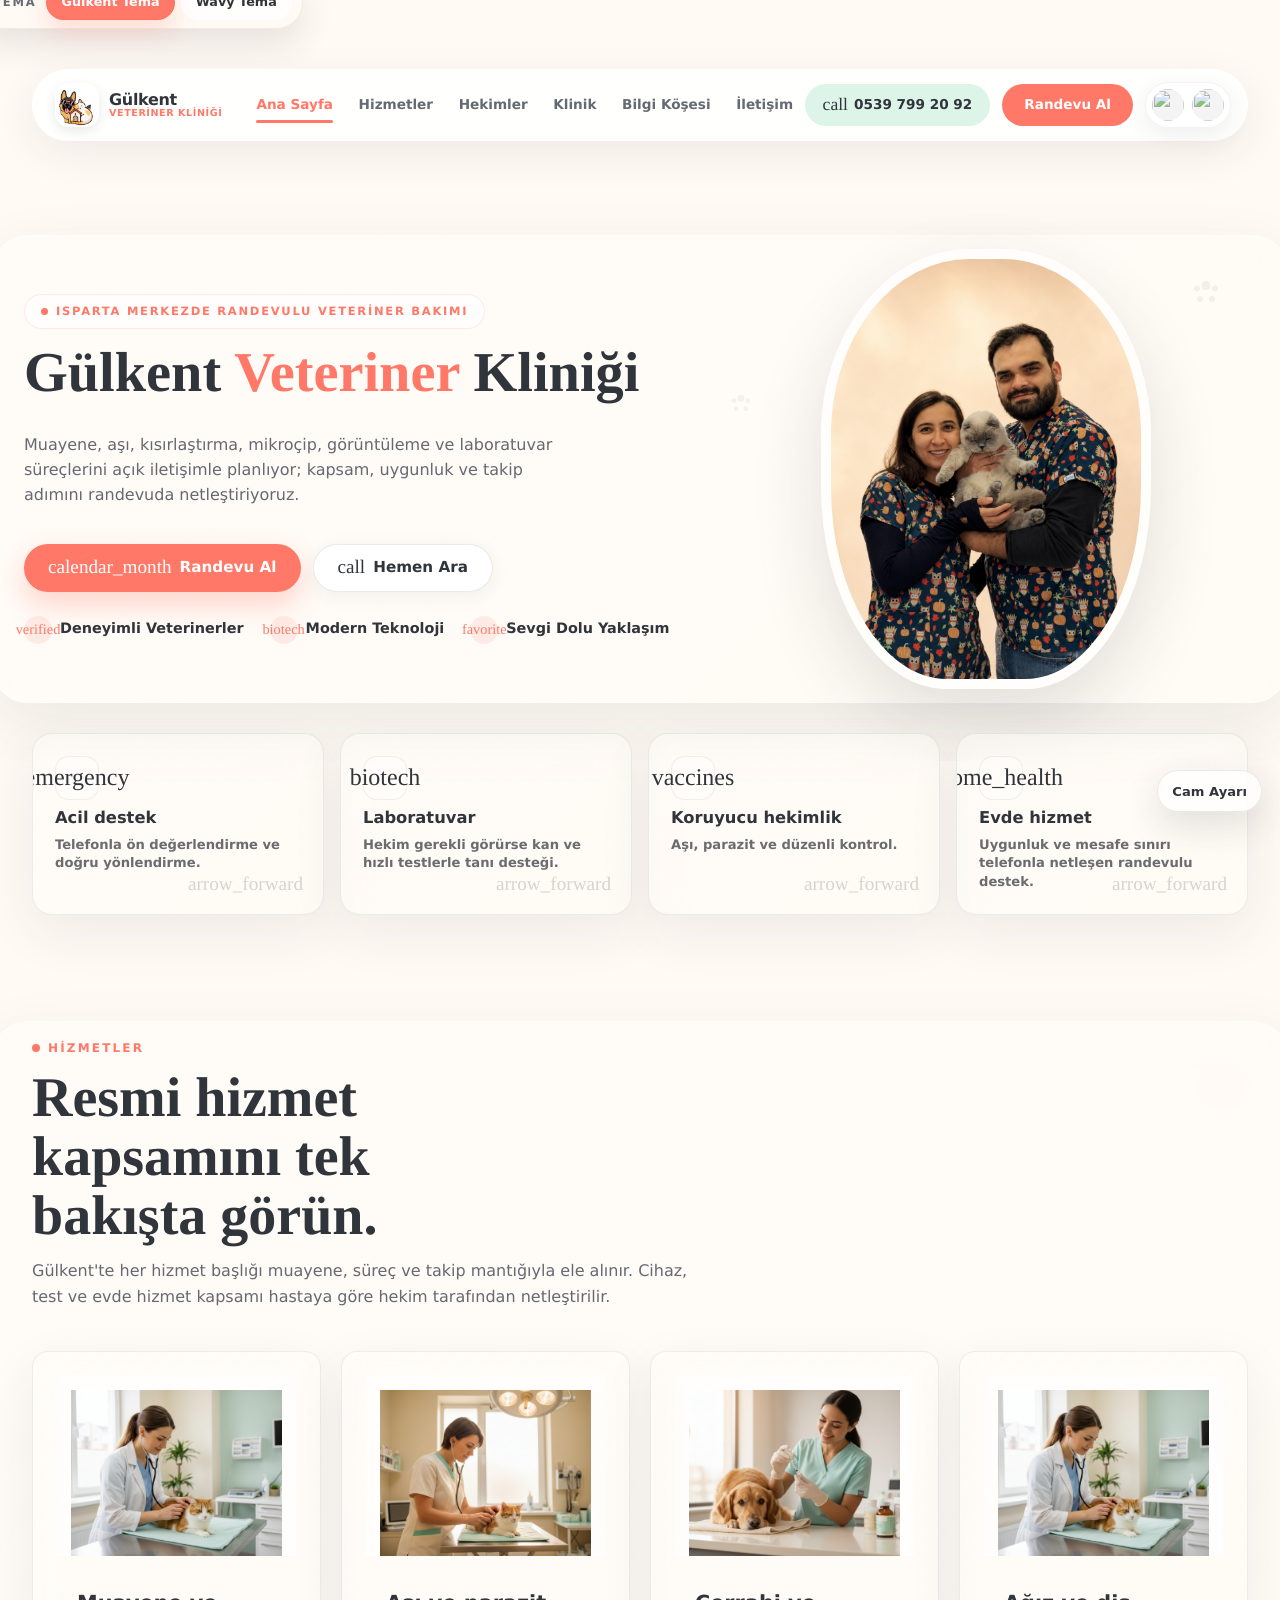
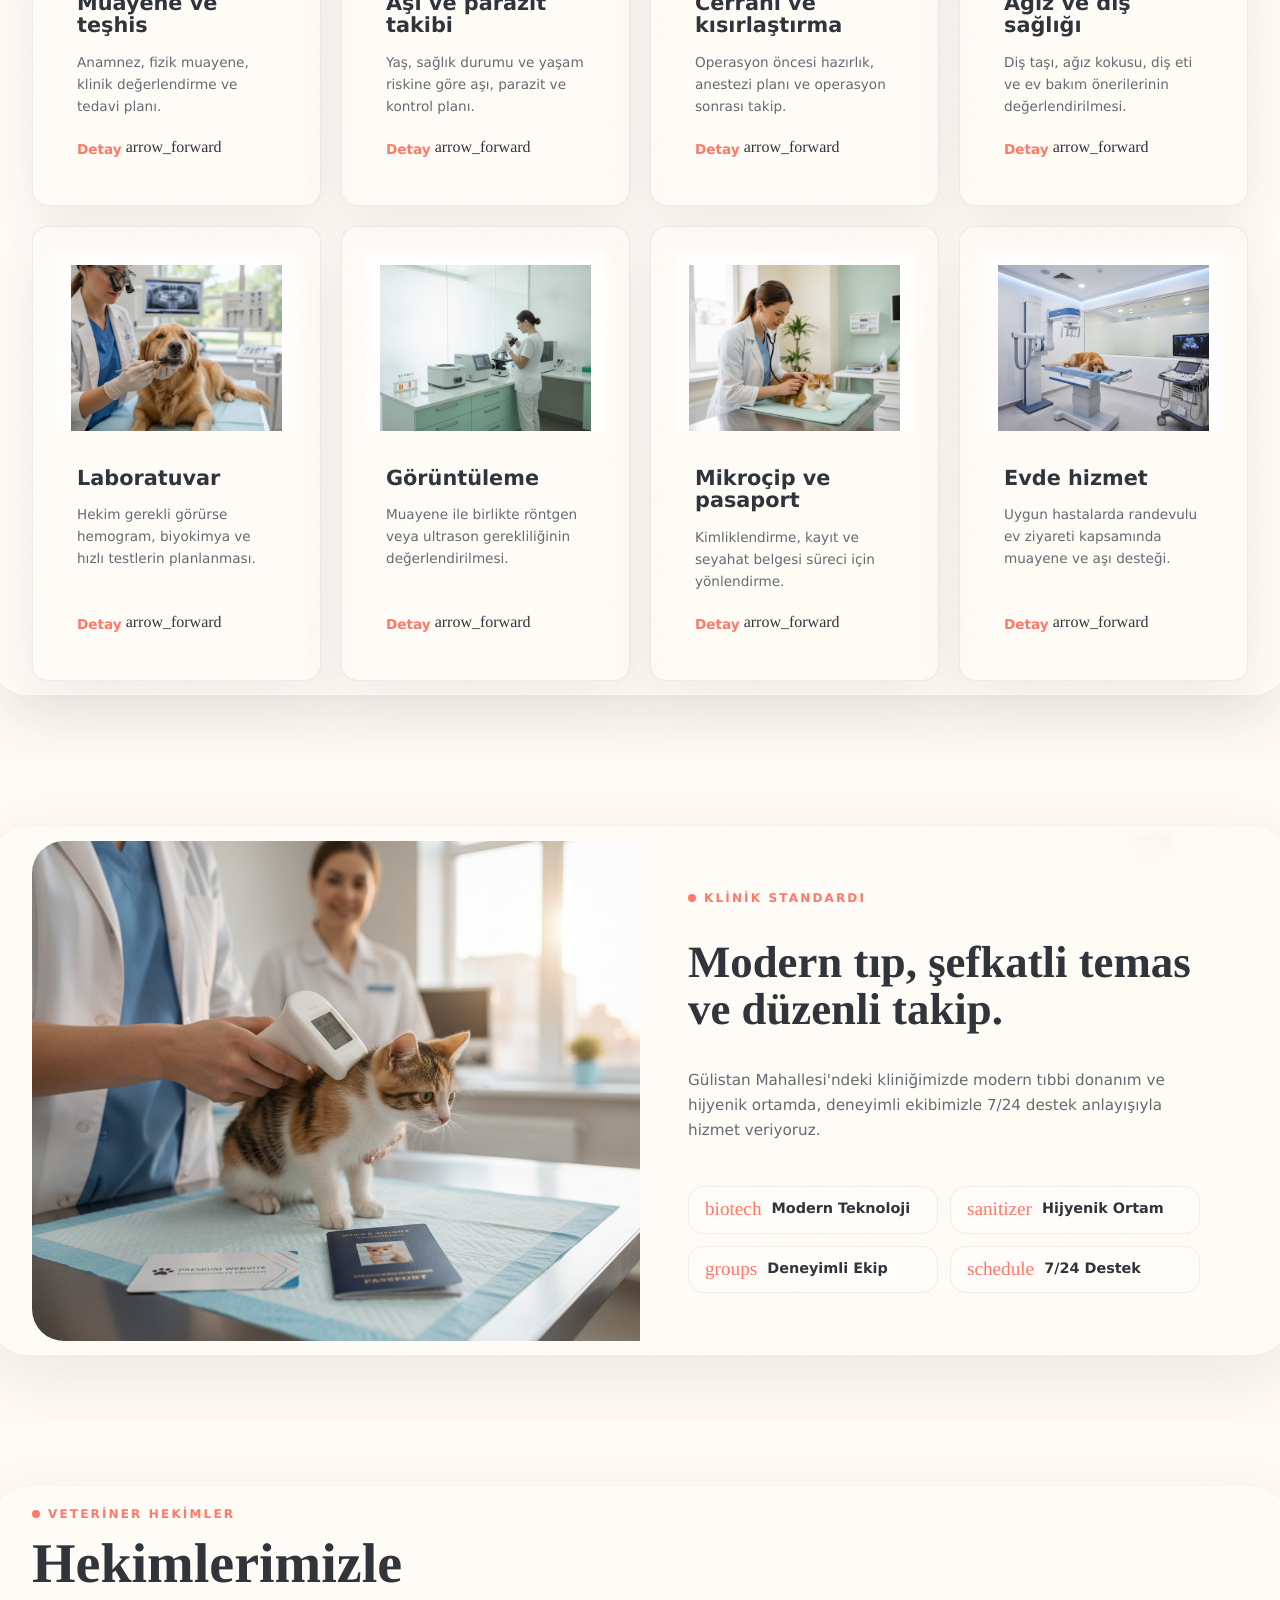
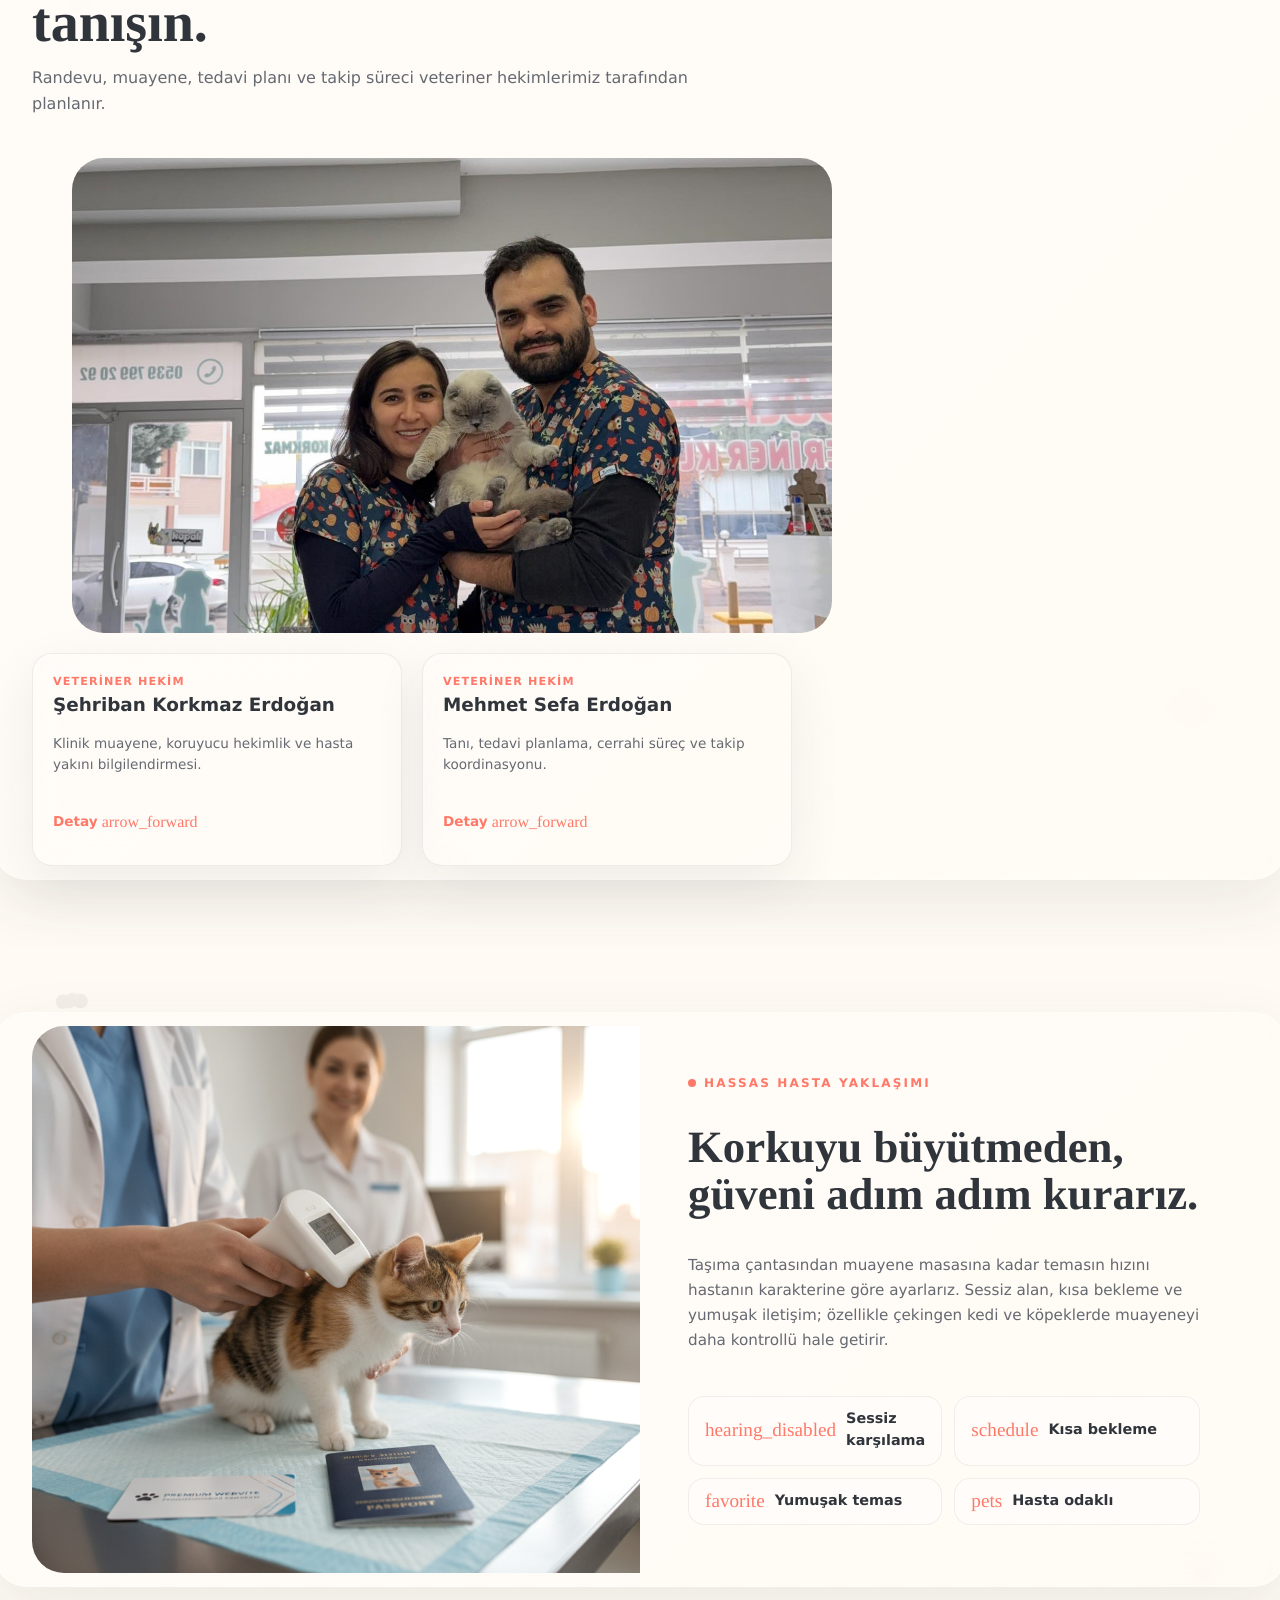
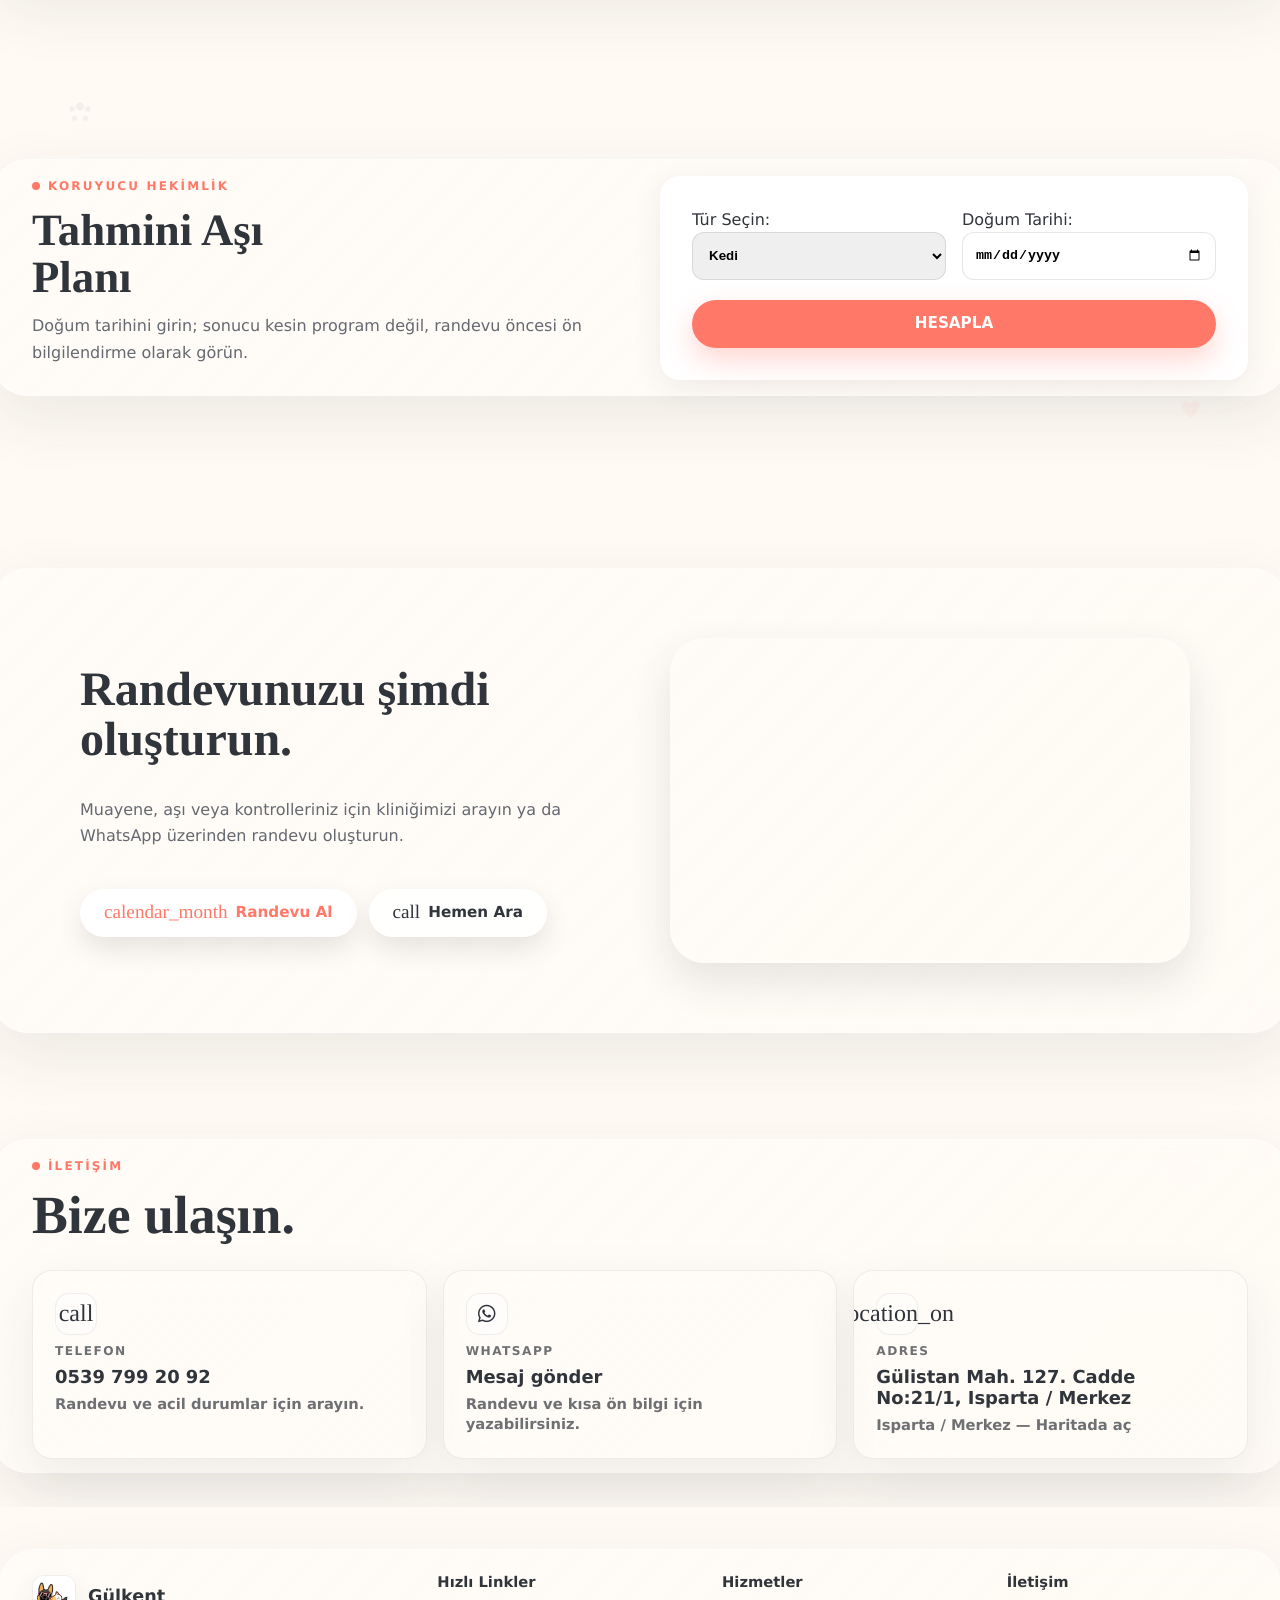
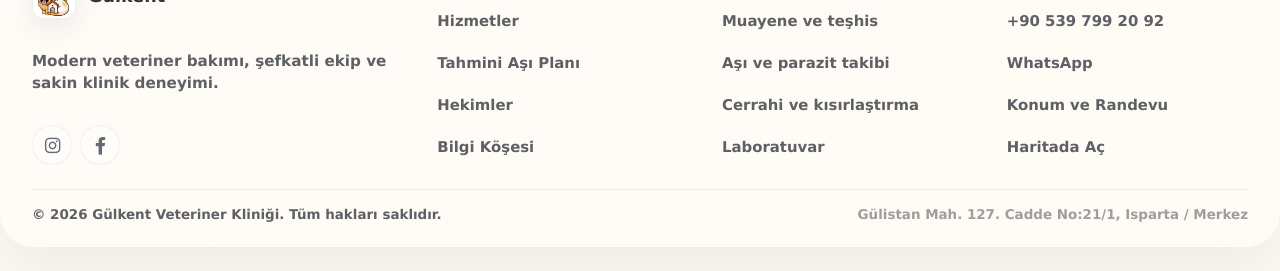
==== commit de9d4ac4: "Update index.html" ====
--- a/index.html
+++ b/index.html
@@ -31,8 +31,8 @@
       })();
     </script>
 
-    <!-- Siber Güvenlik Politikası (CSP) -->
-    <meta http-equiv="Content-Security-Policy" content="default-src 'self' https: data: 'unsafe-inline' 'unsafe-eval'; img-src 'self' https: data:; font-src 'self' https:; style-src 'self' https: 'unsafe-inline';" />
+    <!-- Siber Güvenlik Politikası (CSP) - Tailwind CDN ve Font Kaynaklarına İzin Verildi -->
+    <meta http-equiv="Content-Security-Policy" content="default-src 'self' https: data: 'unsafe-inline' 'unsafe-eval'; script-src 'self' https://cdn.tailwindcss.com https: 'unsafe-inline' 'unsafe-eval'; img-src 'self' https: data:; font-src 'self' https: data:; style-src 'self' https: 'unsafe-inline';" />
     
     <!-- Kaynak Ön-bağlantı (Performance & Hız) -->
     <link rel="preconnect" href="https://fonts.googleapis.com" />
--- a/css/style.css
+++ b/css/style.css
@@ -0,0 +1,2859 @@
+﻿/* ============================================
+   GÜLKENT VETERİNER KLİNİĞİ — TASARIM SİSTEMİ
+   ============================================ */
+
+/* ---- Tasarım Tokenları ---- */
+:root {
+  --color-bg: #fff9f3;
+  --color-surface: #ffffff;
+  --color-text: #30343b;
+  --color-text-secondary: #656971;
+
+  --color-coral: #ff7868;
+  --color-coral-dark: #ed5d4d;
+  --color-coral-light: #ffe4df;
+  --color-peach: #ffd8cb;
+  --color-pink: #ffdce5;
+  --color-mint: #ddf4e8;
+  --color-blue: #dceffc;
+  --color-yellow: #fff0b9;
+  --color-lavender: #e9e0ff;
+  --color-turquoise: #cfeeea;
+
+  /* dark text icin kontrast koruma */
+  --color-text-on-pastel: #2d3436;
+
+  --radius-sm: 16px;
+  --radius-md: 20px;
+  --radius-lg: 28px;
+  --radius-xl: 32px;
+  --radius-pill: 999px;
+
+  --shadow-sm: 0 4px 20px rgba(48, 52, 59, 0.06);
+  --shadow-md: 0 8px 32px rgba(48, 52, 59, 0.08);
+  --shadow-lg: 0 16px 48px rgba(48, 52, 59, 0.1);
+  --shadow-xl: 0 24px 64px rgba(48, 52, 59, 0.12);
+
+  --font-body: "Manrope", "Inter", system-ui, -apple-system, sans-serif;
+  --font-display: "Manrope", "Inter", system-ui, -apple-system, sans-serif;
+  --font-serif: "Cormorant Garamond", Georgia, serif;
+
+  --container: 1280px;
+  --header-h: 72px;
+  --header-h-mobile: 64px;
+}
+
+/* ---- Reset / Base ---- */
+*,
+*::before,
+*::after {
+  box-sizing: border-box;
+}
+
+html {
+  scroll-behavior: smooth;
+  max-width: 100%;
+  overflow-x: hidden;
+}
+
+body {
+  margin: 0;
+  min-height: 100vh;
+  max-width: 100%;
+  overflow-x: hidden;
+  background: var(--color-bg);
+  color: var(--color-text);
+  font-family: var(--font-body);
+  font-size: 16px;
+  line-height: 1.5;
+  -webkit-font-smoothing: antialiased;
+  text-rendering: geometricPrecision;
+}
+
+img {
+  max-width: 100%;
+  height: auto;
+  display: block;
+}
+a {
+  color: inherit;
+  text-decoration: none;
+}
+button {
+  cursor: pointer;
+  font-family: inherit;
+}
+
+/* ---- Typography ---- */
+h1,
+h2,
+h3,
+h4 {
+  margin: 0;
+  font-weight: 800;
+  line-height: 1.1;
+}
+
+.section-kicker {
+  display: inline-flex;
+  align-items: center;
+  gap: 8px;
+  font-size: 0.75rem;
+  font-weight: 800;
+  letter-spacing: 0.18em;
+  text-transform: uppercase;
+  color: var(--color-coral);
+  margin-bottom: 12px;
+}
+
+.section-kicker::before {
+  content: "";
+  width: 8px;
+  height: 8px;
+  border-radius: 50%;
+  background: var(--color-coral);
+  flex-shrink: 0;
+}
+
+.section-title {
+  font-family: var(--font-serif);
+  font-size: clamp(2rem, 4.5vw, 3.5rem);
+  font-weight: 700;
+  line-height: 1.05;
+  color: var(--color-text);
+  max-width: 14ch;
+}
+
+.section-desc {
+  color: var(--color-text-secondary);
+  font-size: 1rem;
+  line-height: 1.65;
+  max-width: 42rem;
+  margin-top: 12px;
+}
+
+/* ---- Container ---- */
+.container {
+  width: 100%;
+  max-width: var(--container);
+  margin: 0 auto;
+  padding: 0 32px;
+}
+
+@media (max-width: 768px) {
+  .container {
+    padding: 0 24px;
+  }
+}
+@media (max-width: 480px) {
+  .container {
+    padding: 0 16px;
+  }
+}
+
+/* ---- Butonlar ---- */
+.btn {
+  display: inline-flex;
+  align-items: center;
+  justify-content: center;
+  gap: 8px;
+  min-height: 48px;
+  padding: 0 24px;
+  border: none;
+  border-radius: var(--radius-pill);
+  font-family: var(--font-body);
+  font-size: 0.95rem;
+  font-weight: 700;
+  line-height: 1;
+  text-decoration: none;
+  transition:
+    transform 0.2s ease,
+    box-shadow 0.2s ease,
+    background 0.2s ease;
+  cursor: pointer;
+}
+
+.btn:hover {
+  transform: translateY(-2px);
+}
+.btn:focus-visible {
+  outline: 3px solid var(--color-coral);
+  outline-offset: 3px;
+}
+
+.btn--primary {
+  background: var(--color-coral);
+  color: #fff;
+  box-shadow: 0 12px 28px rgba(255, 120, 104, 0.3);
+}
+.btn--primary:hover {
+  background: var(--color-coral-dark);
+  box-shadow: 0 16px 32px rgba(255, 120, 104, 0.35);
+}
+
+.btn--secondary {
+  background: var(--color-surface);
+  color: var(--color-text);
+  border: 1.5px solid rgba(48, 52, 59, 0.1);
+  box-shadow: var(--shadow-sm);
+}
+.btn--secondary:hover {
+  border-color: var(--color-coral);
+  color: var(--color-coral);
+  box-shadow: var(--shadow-md);
+}
+
+.btn--white {
+  background: #fff;
+  color: var(--color-coral);
+  box-shadow: 0 12px 28px rgba(0, 0, 0, 0.1);
+}
+.btn--white:hover {
+  background: #fff;
+  transform: translateY(-2px);
+  box-shadow: 0 16px 32px rgba(0, 0, 0, 0.15);
+}
+
+/* ---- Kart sistemi ---- */
+.card {
+  background: var(--color-surface);
+  border-radius: var(--radius-md);
+  box-shadow: var(--shadow-sm);
+  transition:
+    transform 0.25s ease,
+    box-shadow 0.25s ease;
+}
+
+.card:hover {
+  transform: translateY(-4px);
+  box-shadow: var(--shadow-lg);
+}
+
+.card--pastel {
+  border: 1px solid rgba(255, 255, 255, 0.7);
+  box-shadow: var(--shadow-md);
+}
+
+/* ---- Section spacing ---- */
+.section {
+  position: relative;
+  padding: 80px 0;
+  isolation: isolate;
+}
+@media (max-width: 768px) {
+  .section {
+    padding: 56px 0;
+  }
+}
+
+/* ---- Focus visible ---- */
+:focus-visible {
+  outline: 3px solid var(--color-coral);
+  outline-offset: 3px;
+  border-radius: 4px;
+}
+
+/* ---- prefers-reduced-motion ---- */
+@media (prefers-reduced-motion: reduce) {
+  *,
+  *::before,
+  *::after {
+    animation-duration: 0.01ms !important;
+    animation-iteration-count: 1 !important;
+    transition-duration: 0.01ms !important;
+    scroll-behavior: auto !important;
+  }
+}
+
+/* ============================================
+   DEKORATİF ARKA PLAN ÖĞELERİ
+   ============================================ */
+
+.page-decor {
+  position: fixed;
+  inset: 0;
+  pointer-events: none;
+  z-index: 0;
+  overflow: hidden;
+}
+
+.decor-blob {
+  position: absolute;
+  border-radius: 50%;
+  filter: blur(60px);
+  opacity: 0.08;
+  pointer-events: none;
+}
+.decor-blob--1 {
+  width: 500px;
+  height: 500px;
+  background: var(--color-coral);
+  top: -100px;
+  right: -100px;
+}
+.decor-blob--2 {
+  width: 400px;
+  height: 400px;
+  background: var(--color-mint);
+  bottom: 10%;
+  left: -80px;
+}
+.decor-blob--3 {
+  width: 350px;
+  height: 350px;
+  background: var(--color-lavender);
+  top: 40%;
+  right: -60px;
+}
+.decor-blob--4 {
+  width: 300px;
+  height: 300px;
+  background: var(--color-yellow);
+  bottom: -50px;
+  right: 20%;
+}
+
+.decor-svg {
+  position: absolute;
+  pointer-events: none;
+  user-select: none;
+  overflow: visible;
+}
+
+.decor-svg--paw {
+  opacity: 0.07;
+  width: 48px;
+  height: 48px;
+  color: var(--color-text);
+}
+
+.decor-svg--heart {
+  opacity: 0.06;
+  width: 32px;
+  height: 32px;
+  color: var(--color-coral);
+}
+
+.decor-svg--bone {
+  opacity: 0.07;
+  width: 40px;
+  height: 20px;
+  color: var(--color-text);
+}
+
+.decor-svg--ball {
+  opacity: 0.07;
+  width: 28px;
+  height: 28px;
+  color: var(--color-coral);
+}
+
+.decor-svg--fishbone {
+  opacity: 0.06;
+  width: 44px;
+  height: 20px;
+  color: var(--color-text);
+}
+
+.decor-svg--bowl {
+  opacity: 0.06;
+  width: 36px;
+  height: 28px;
+  color: var(--color-text);
+}
+
+.decor-svg--cat {
+  opacity: 0.04;
+  width: 60px;
+  height: 50px;
+  color: var(--color-text);
+}
+
+.decor-svg--dog {
+  opacity: 0.04;
+  width: 60px;
+  height: 50px;
+  color: var(--color-text);
+}
+
+@media (max-width: 768px) {
+  .decor-svg--paw,
+  .decor-svg--bone,
+  .decor-svg--fishbone,
+  .decor-svg--bowl,
+  .decor-svg--cat,
+  .decor-svg--dog {
+    display: none;
+  }
+  .decor-svg--heart,
+  .decor-svg--ball {
+    opacity: 0.04;
+    width: 24px;
+    height: 24px;
+  }
+}
+
+/* ---- Section-level decorators ---- */
+.section-decor {
+  position: absolute;
+  inset: 0;
+  pointer-events: none;
+  overflow: hidden;
+  z-index: 0;
+}
+
+.section-decor .decor-svg {
+  position: absolute;
+  opacity: 0.06;
+  animation: decorDrift 12s ease-in-out infinite;
+}
+
+.section-decor .decor-svg:nth-child(2) {
+  animation-duration: 15s;
+  animation-delay: -4s;
+}
+
+.section {
+  position: relative;
+}
+
+.section > .container {
+  position: relative;
+  z-index: 1;
+}
+
+/* ============================================
+   SAYFA YAPISI — Ana sayfa z-index yönetimi
+   ============================================ */
+#page-content {
+  position: relative;
+  z-index: 1;
+}
+
+/* ============================================
+   STICKY MOBILE BAR (korunuyor)
+   ============================================ */
+#sticky-mobile-bar {
+  display: none;
+}
+
+@media (max-width: 768px) {
+  #sticky-mobile-bar {
+    display: flex;
+    position: fixed;
+    bottom: 0;
+    left: 0;
+    width: 100%;
+    background: rgba(255, 255, 255, 0.96);
+    backdrop-filter: blur(12px);
+    border-top: 1px solid rgba(48, 52, 59, 0.08);
+    z-index: 50;
+    justify-content: space-around;
+    align-items: center;
+    padding: 8px 0;
+    box-shadow: 0 -8px 24px rgba(48, 52, 59, 0.08);
+  }
+
+  #sticky-mobile-bar a,
+  #sticky-mobile-bar button {
+    display: flex;
+    flex-direction: column;
+    align-items: center;
+    gap: 2px;
+    font-size: 0.7rem;
+    font-weight: 700;
+    color: var(--color-text);
+    min-width: 44px;
+    min-height: 44px;
+    justify-content: center;
+    background: none;
+    border: none;
+  }
+
+  #sticky-mobile-bar .material-symbols-outlined,
+  #sticky-mobile-bar i {
+    font-size: 1.4rem;
+  }
+
+  body {
+    padding-bottom: 72px;
+  }
+}
+
+/* ============================================
+   HEADER
+   ============================================ */
+.header {
+  position: fixed;
+  top: 0;
+  left: 0;
+  right: 0;
+  z-index: 40;
+  padding: 16px 32px 0;
+}
+
+.header__inner {
+  max-width: var(--container);
+  margin: 0 auto;
+  display: grid;
+  grid-template-columns: minmax(190px, auto) minmax(0, 1fr) auto;
+  align-items: center;
+  column-gap: clamp(18px, 2.6vw, 42px);
+  height: var(--header-h);
+  background: rgba(255, 255, 255, 0.88);
+  backdrop-filter: blur(16px);
+  border: 1px solid rgba(255, 255, 255, 0.7);
+  border-radius: var(--radius-pill);
+  box-shadow: 0 12px 40px rgba(48, 52, 59, 0.08);
+  padding: 0 16px 0 22px;
+}
+
+.header__logo {
+  display: flex;
+  align-items: center;
+  gap: 10px;
+  flex-shrink: 0;
+}
+
+.header__logo-img {
+  width: 44px;
+  height: 44px;
+  border-radius: 14px;
+  object-fit: cover;
+  box-shadow: 0 4px 12px rgba(48, 52, 59, 0.1);
+}
+
+.header__logo-text {
+  display: grid;
+  gap: 1px;
+  line-height: 1;
+}
+.header__logo-text strong {
+  font-size: 1rem;
+  font-weight: 800;
+  color: var(--color-text);
+  letter-spacing: -0.02em;
+}
+.header__logo-text small {
+  font-size: 0.6rem;
+  font-weight: 800;
+  color: var(--color-coral);
+  text-transform: uppercase;
+  letter-spacing: 0.06em;
+}
+
+.header__nav {
+  display: flex;
+  align-items: center;
+  justify-content: center;
+  gap: clamp(18px, 2vw, 32px);
+  min-width: 0;
+}
+
+.header__nav-link {
+  font-size: 0.85rem;
+  font-weight: 700;
+  color: var(--color-text-secondary);
+  position: relative;
+  padding: 4px 0;
+  transition: color 0.2s;
+  white-space: nowrap;
+}
+
+.header__nav-link::after {
+  content: "";
+  position: absolute;
+  bottom: -4px;
+  left: 0;
+  right: 0;
+  height: 2.5px;
+  border-radius: var(--radius-pill);
+  background: var(--color-coral);
+  transform: scaleX(0);
+  transition: transform 0.25s ease;
+}
+
+.header__nav-link:hover,
+.header__nav-link.active {
+  color: var(--color-coral);
+}
+.header__nav-link:hover::after,
+.header__nav-link.active::after {
+  transform: scaleX(1);
+}
+
+.header__actions {
+  display: flex;
+  align-items: center;
+  gap: 12px;
+  justify-content: flex-end;
+  flex-shrink: 0;
+}
+
+.header__phone {
+  display: inline-flex;
+  align-items: center;
+  gap: 6px;
+  justify-content: center;
+  height: 42px;
+  padding: 0 18px;
+  border-radius: var(--radius-pill);
+  background: var(--color-mint);
+  color: var(--color-text);
+  font-size: 0.85rem;
+  font-weight: 800;
+  transition: background 0.2s;
+  white-space: nowrap;
+}
+.header__phone:hover {
+  background: #c5ecd8;
+}
+
+.header__cta {
+  display: inline-flex;
+  align-items: center;
+  gap: 6px;
+  justify-content: center;
+  height: 42px;
+  padding: 0 22px;
+  border-radius: var(--radius-pill);
+  background: var(--color-coral);
+  color: #fff;
+  font-size: 0.85rem;
+  font-weight: 700;
+  transition:
+    background 0.2s,
+    transform 0.2s;
+  white-space: nowrap;
+}
+.header__cta:hover {
+  background: var(--color-coral-dark);
+  transform: translateY(-1px);
+}
+
+.header__lang {
+  display: flex;
+  align-items: center;
+  gap: 4px;
+  background: rgba(255, 255, 255, 0.72);
+  border: 1px solid rgba(48, 52, 59, 0.06);
+  border-radius: var(--radius-pill);
+  padding: 4px;
+  box-shadow: 0 8px 24px rgba(48, 52, 59, 0.08);
+}
+
+.header__lang-btn {
+  width: 36px;
+  height: 36px;
+  border-radius: 50%;
+  overflow: hidden;
+  border: 2px solid #fff;
+  padding: 0;
+  opacity: 0.72;
+  transition:
+    opacity 0.2s,
+    transform 0.2s;
+}
+.header__lang-btn:hover {
+  opacity: 1;
+  transform: translateY(-1px);
+}
+.header__lang-btn img {
+  width: 100%;
+  height: 100%;
+  object-fit: cover;
+}
+
+/* Hamburger */
+.header__hamburger {
+  display: none;
+  width: 40px;
+  height: 40px;
+  border: none;
+  background: rgba(48, 52, 59, 0.06);
+  border-radius: 50%;
+  align-items: center;
+  justify-content: center;
+  font-size: 1.4rem;
+  color: var(--color-text);
+  transition: background 0.2s;
+}
+.header__hamburger:hover {
+  background: rgba(48, 52, 59, 0.1);
+}
+
+/* Mobil menü paneli */
+.header__mobile-menu {
+  display: none;
+  position: fixed;
+  top: 0;
+  left: 0;
+  right: 0;
+  bottom: 0;
+  z-index: 45;
+  background: rgba(0, 0, 0, 0.3);
+  backdrop-filter: blur(4px);
+  opacity: 0;
+  pointer-events: none;
+  transition: opacity 0.3s;
+}
+
+.header__mobile-menu.open {
+  opacity: 1;
+  pointer-events: all;
+}
+
+.header__mobile-panel {
+  position: absolute;
+  top: 80px;
+  left: 16px;
+  right: 16px;
+  background: var(--color-surface);
+  border-radius: var(--radius-lg);
+  box-shadow: var(--shadow-xl);
+  padding: 24px;
+  display: flex;
+  flex-direction: column;
+  gap: 8px;
+  transform: translateY(-20px);
+  transition: transform 0.3s;
+}
+
+.header__mobile-menu.open .header__mobile-panel {
+  transform: translateY(0);
+}
+
+.header__mobile-link {
+  display: flex;
+  align-items: center;
+  min-height: 48px;
+  padding: 0 16px;
+  border-radius: var(--radius-sm);
+  font-size: 1rem;
+  font-weight: 700;
+  color: var(--color-text);
+  transition: background 0.2s;
+}
+.header__mobile-link:hover {
+  background: rgba(255, 120, 104, 0.08);
+  color: var(--color-coral);
+}
+
+@media (max-width: 1024px) {
+  .header__nav,
+  .header__phone,
+  .header__lang {
+    display: none;
+  }
+  .header__hamburger {
+    display: flex;
+  }
+  .header__inner {
+    display: flex;
+    justify-content: space-between;
+    padding: 0 16px;
+    height: var(--header-h-mobile);
+  }
+  .header__logo-text strong {
+    font-size: 0.9rem;
+  }
+  .header__logo-text small {
+    font-size: 0.55rem;
+  }
+  .header {
+    padding: 8px 16px 0;
+  }
+}
+
+@media (max-width: 1180px) and (min-width: 1025px) {
+  .header__inner {
+    grid-template-columns: minmax(174px, auto) minmax(0, 1fr) auto;
+    column-gap: 18px;
+    padding-left: 18px;
+    padding-right: 12px;
+  }
+
+  .header__nav {
+    gap: 18px;
+  }
+
+  .header__phone {
+    width: 42px;
+    padding: 0;
+    font-size: 0;
+  }
+
+  .header__phone .material-symbols-outlined {
+    font-size: 20px;
+  }
+
+  .header__cta {
+    padding: 0 18px;
+  }
+}
+
+/* ============================================
+   HERO
+   ============================================ */
+.hero {
+  position: relative;
+  min-height: 600px;
+  display: flex;
+  align-items: center;
+  padding: 120px 0 80px;
+  overflow: hidden;
+  background: linear-gradient(
+    160deg,
+    var(--color-bg) 0%,
+    #fff0e8 30%,
+    #ffe8e0 50%,
+    #fff5f0 70%,
+    var(--color-bg) 100%
+  );
+}
+
+.hero::before {
+  content: "";
+  position: absolute;
+  width: 800px;
+  height: 800px;
+  border-radius: 50%;
+  background: radial-gradient(
+    circle,
+    rgba(255, 216, 203, 0.35),
+    rgba(255, 220, 229, 0.15) 50%,
+    transparent 75%
+  );
+  top: -250px;
+  right: -150px;
+  pointer-events: none;
+}
+
+.hero::after {
+  content: "";
+  position: absolute;
+  width: 500px;
+  height: 500px;
+  border-radius: 50%;
+  background: radial-gradient(
+    circle,
+    rgba(221, 244, 232, 0.25),
+    transparent 60%
+  );
+  bottom: -100px;
+  left: -100px;
+  pointer-events: none;
+}
+
+.hero__grid {
+  display: grid;
+  grid-template-columns: minmax(0, 0.88fr) minmax(0, 1.12fr);
+  gap: 48px;
+  align-items: center;
+  position: relative;
+  z-index: 2;
+}
+
+.hero__content {
+  display: flex;
+  flex-direction: column;
+  gap: 20px;
+}
+
+.hero__eyebrow {
+  display: inline-flex;
+  align-items: center;
+  gap: 8px;
+  padding: 8px 16px;
+  border-radius: var(--radius-pill);
+  background: rgba(255, 255, 255, 0.75);
+  border: 1px solid rgba(255, 120, 104, 0.15);
+  font-size: 0.72rem;
+  font-weight: 800;
+  letter-spacing: 0.15em;
+  text-transform: uppercase;
+  color: var(--color-coral);
+  width: fit-content;
+}
+
+.hero__eyebrow-dot {
+  width: 7px;
+  height: 7px;
+  border-radius: 50%;
+  background: var(--color-coral);
+}
+
+.hero__title {
+  font-family: var(--font-serif);
+  font-size: clamp(2.8rem, 6vw, 4.2rem);
+  font-weight: 700;
+  line-height: 1;
+  color: var(--color-text);
+}
+.hero__title .highlight {
+  color: var(--color-coral);
+}
+
+.hero__desc {
+  font-size: 1.05rem;
+  line-height: 1.65;
+  color: var(--color-text-secondary);
+  max-width: 38rem;
+}
+
+.hero__actions {
+  display: flex;
+  flex-wrap: wrap;
+  gap: 12px;
+  margin-top: 4px;
+}
+
+.hero__trust {
+  display: flex;
+  flex-wrap: wrap;
+  gap: 16px 32px;
+  margin-top: 8px;
+}
+
+.hero__trust-item {
+  display: flex;
+  align-items: center;
+  gap: 8px;
+  font-size: 0.9rem;
+  font-weight: 700;
+  color: var(--color-text);
+}
+.hero__trust-item .icon {
+  width: 28px;
+  height: 28px;
+  border-radius: 50%;
+  background: rgba(255, 120, 104, 0.12);
+  color: var(--color-coral);
+  display: flex;
+  align-items: center;
+  justify-content: center;
+  font-size: 0.9rem;
+  flex-shrink: 0;
+}
+
+/* Hero visual */
+.hero__visual {
+  position: relative;
+  display: flex;
+  align-items: center;
+  justify-content: center;
+  min-height: 540px;
+  isolation: isolate;
+}
+
+.hero__blob {
+  position: absolute;
+  width: min(620px, 92%);
+  height: min(520px, 86%);
+  border-radius: 46% 54% 58% 42% / 48% 40% 60% 52%;
+  background:
+    radial-gradient(
+      circle at 70% 22%,
+      rgba(255, 255, 255, 0.52),
+      transparent 20%
+    ),
+    linear-gradient(135deg, #ffdce5 0%, #ffb9ad 48%, #ffd8cb 100%);
+  opacity: 0.95;
+  filter: none;
+  z-index: 0;
+  animation: blobFloat 8s ease-in-out infinite;
+}
+
+.hero__image {
+  position: relative;
+  z-index: 1;
+  width: min(430px, 76%);
+  aspect-ratio: 3 / 4;
+  object-fit: cover;
+  object-position: 50% 36%;
+  border-radius: 45% 45% 38% 38% / 42% 42% 46% 46%;
+  box-shadow: 0 34px 70px rgba(255, 120, 104, 0.22);
+  filter: drop-shadow(0 24px 48px rgba(255, 120, 104, 0.16));
+  transition: transform 0.4s ease;
+}
+
+.hero__image:hover {
+  transform: scale(1.03);
+}
+
+.hero__badge {
+  position: absolute;
+  z-index: 2;
+  bottom: 50px;
+  left: 8%;
+  background: var(--color-mint);
+  border-radius: var(--radius-md);
+  padding: 14px 20px;
+  box-shadow: 0 8px 28px rgba(0, 0, 0, 0.1);
+  display: flex;
+  align-items: center;
+  gap: 12px;
+  animation: fadeInUp 0.6s ease 0.3s both;
+}
+.hero__badge-icon {
+  width: 44px;
+  height: 44px;
+  border-radius: 14px;
+  background: rgba(255, 255, 255, 0.75);
+  display: flex;
+  align-items: center;
+  justify-content: center;
+  color: var(--color-coral);
+  font-size: 1.4rem;
+}
+.hero__badge-text strong {
+  display: block;
+  font-size: 0.85rem;
+  font-weight: 800;
+  color: var(--color-text);
+  line-height: 1.3;
+}
+.hero__badge-text span {
+  font-size: 0.7rem;
+  color: var(--color-text-secondary);
+  line-height: 1.4;
+  display: block;
+  margin-top: 2px;
+}
+
+@keyframes blobFloat {
+  0%,
+  100% {
+    border-radius: 42% 58% 70% 30% / 45% 45% 55% 55%;
+    transform: translate(0, 0) rotate(0deg);
+  }
+  33% {
+    border-radius: 55% 45% 35% 65% / 55% 50% 50% 45%;
+    transform: translate(10px, -10px) rotate(2deg);
+  }
+  66% {
+    border-radius: 35% 65% 55% 45% / 40% 55% 45% 60%;
+    transform: translate(-5px, 5px) rotate(-1deg);
+  }
+}
+
+@keyframes fadeInUp {
+  from {
+    opacity: 0;
+    transform: translateY(20px);
+  }
+  to {
+    opacity: 1;
+    transform: translateY(0);
+  }
+}
+
+/* Hero section decorations */
+.hero__decor-svg {
+  position: absolute;
+  pointer-events: none;
+  z-index: 1;
+}
+
+@media (max-width: 900px) {
+  .hero {
+    padding: 100px 0 48px;
+    min-height: auto;
+  }
+  .hero__grid {
+    grid-template-columns: 1fr;
+    gap: 24px;
+  }
+  .hero__content {
+    order: 0;
+  }
+  .hero__visual {
+    order: 1;
+    min-height: 280px;
+  }
+  .hero__title {
+    font-size: clamp(2.2rem, 10vw, 3rem);
+  }
+  .hero__actions {
+    flex-direction: column;
+  }
+  .hero__actions .btn {
+    width: 100%;
+    justify-content: center;
+  }
+  .hero__blob {
+    width: 310px;
+    height: 280px;
+    animation: none;
+  }
+  .hero__image {
+    width: min(260px, 76%);
+  }
+  .hero__badge {
+    position: relative;
+    bottom: auto;
+    left: auto;
+    margin-top: -32px;
+    width: fit-content;
+  }
+}
+
+/* ============================================
+   HIZLI İŞLEM KARTLARI
+   ============================================ */
+.quick-actions {
+  position: relative;
+  z-index: 3;
+  margin-top: -40px;
+  padding-bottom: 40px;
+}
+
+.quick-actions__grid {
+  display: grid;
+  grid-template-columns: repeat(4, 1fr);
+  gap: 20px;
+}
+
+.quick-card {
+  border-radius: var(--radius-md);
+  padding: 28px 24px;
+  display: flex;
+  flex-direction: column;
+  gap: 12px;
+  transition:
+    transform 0.25s ease,
+    box-shadow 0.25s ease;
+  border: 1px solid rgba(255, 255, 255, 0.6);
+  box-shadow: var(--shadow-sm);
+  cursor: pointer;
+  text-decoration: none;
+  color: var(--color-text);
+  position: relative;
+  overflow: hidden;
+}
+
+.quick-card::before {
+  content: "";
+  position: absolute;
+  inset: -45% auto auto -35%;
+  width: 72%;
+  aspect-ratio: 1;
+  border-radius: 50%;
+  background: radial-gradient(
+    circle,
+    rgba(255, 255, 255, 0.48),
+    rgba(255, 255, 255, 0) 68%
+  );
+  opacity: 0;
+  pointer-events: none;
+  transform: translate(-18%, -18%) scale(0.9);
+  transition:
+    opacity 0.3s ease,
+    transform 0.45s ease;
+}
+
+.quick-card:hover {
+  transform: translateY(-4px);
+  box-shadow: var(--shadow-lg);
+}
+
+.quick-card:hover::before {
+  opacity: 1;
+  transform: translate(8%, 4%) scale(1.08);
+}
+
+.quick-card:focus-visible {
+  outline: 3px solid var(--color-coral);
+  outline-offset: 3px;
+}
+
+.quick-card__icon {
+  width: 52px;
+  height: 52px;
+  border-radius: 16px;
+  display: flex;
+  align-items: center;
+  justify-content: center;
+  font-size: 1.6rem;
+  background: rgba(255, 255, 255, 0.6);
+  color: var(--color-text);
+  transition: transform 0.25s;
+}
+
+.quick-card:hover .quick-card__icon {
+  transform: scale(1.08) rotate(-4deg);
+}
+
+.quick-card__title {
+  font-size: 1.1rem;
+  font-weight: 800;
+  line-height: 1.15;
+}
+
+.quick-card__desc {
+  font-size: 0.85rem;
+  color: var(--color-text-secondary);
+  line-height: 1.5;
+  margin: 0;
+}
+
+.quick-card__arrow {
+  position: absolute;
+  right: 20px;
+  bottom: 20px;
+  font-size: 1.2rem;
+  color: rgba(48, 52, 59, 0.2);
+  transition:
+    transform 0.25s,
+    color 0.25s;
+}
+
+.quick-card:hover .quick-card__arrow {
+  transform: translateX(4px);
+  color: var(--color-coral);
+}
+
+/* Pastel temalar - gradient versions */
+.quick-card--mint {
+  background: linear-gradient(135deg, var(--color-mint), #c5ecd8);
+}
+.quick-card--pink {
+  background: linear-gradient(135deg, var(--color-pink), #ffc8d6);
+}
+.quick-card--yellow {
+  background: linear-gradient(135deg, var(--color-yellow), #ffe89e);
+}
+.quick-card--lavender {
+  background: linear-gradient(135deg, var(--color-lavender), #d8ccff);
+}
+
+@media (max-width: 1024px) {
+  .quick-actions__grid {
+    grid-template-columns: repeat(2, 1fr);
+  }
+}
+@media (max-width: 560px) {
+  .quick-actions__grid {
+    grid-template-columns: 1fr;
+  }
+  .quick-card {
+    padding: 24px 20px;
+  }
+}
+
+/* ============================================
+   HİZMETLER
+   ============================================ */
+.services {
+  position: relative;
+  background: var(--color-bg);
+  overflow: hidden;
+}
+
+.services__grid {
+  display: grid;
+  grid-template-columns: repeat(4, 1fr);
+  gap: 20px;
+  margin-top: 40px;
+}
+
+.service-card {
+  border-radius: var(--radius-md);
+  overflow: hidden;
+  display: flex;
+  flex-direction: column;
+  transition:
+    transform 0.25s ease,
+    box-shadow 0.25s ease;
+  box-shadow: var(--shadow-sm);
+  border: 1px solid rgba(255, 255, 255, 0.6);
+  background: var(--color-surface);
+  text-decoration: none;
+  color: var(--color-text);
+  position: relative;
+  isolation: isolate;
+}
+
+.service-card::before {
+  content: "";
+  position: absolute;
+  inset: 0;
+  z-index: 1;
+  background: linear-gradient(
+    115deg,
+    transparent 0%,
+    rgba(255, 255, 255, 0.42) 45%,
+    transparent 72%
+  );
+  opacity: 0;
+  transform: translateX(-52%);
+  transition:
+    opacity 0.25s ease,
+    transform 0.55s ease;
+  pointer-events: none;
+}
+
+.service-card:hover {
+  transform: translateY(-4px);
+  box-shadow: var(--shadow-lg);
+}
+
+.service-card:hover::before {
+  opacity: 1;
+  transform: translateX(52%);
+}
+
+.service-card__image {
+  width: 100%;
+  height: 180px;
+  display: block;
+  background-size: cover;
+  background-position: center;
+  background-repeat: no-repeat;
+  transition: transform 0.3s;
+}
+.service-card:hover .service-card__image {
+  transform: scale(1.04);
+}
+
+.service-card__body {
+  padding: 20px;
+  background: var(--color-surface);
+  flex: 1;
+  display: flex;
+  flex-direction: column;
+  gap: 8px;
+  border-top: 0;
+}
+
+.service-card__title {
+  font-size: 1.05rem;
+  font-weight: 800;
+  line-height: 1.2;
+}
+
+.service-card__desc {
+  font-size: 0.85rem;
+  color: var(--color-text-secondary);
+  line-height: 1.55;
+  flex: 1;
+}
+
+.service-card__action {
+  display: flex;
+  align-items: center;
+  gap: 4px;
+  font-size: 0.85rem;
+  font-weight: 700;
+  color: var(--color-coral);
+  margin-top: auto;
+  transition: gap 0.25s;
+}
+.service-card:hover .service-card__action {
+  gap: 8px;
+}
+
+.service-card__image--1 {
+  background-image: url("../assets/img/vet/service-exam.png");
+}
+.service-card__image--2 {
+  background-image: url("../assets/img/vet/service-vaccine.png");
+}
+.service-card__image--3 {
+  background-image: url("../assets/img/vet/service-surgery.png");
+}
+.service-card__image--4 {
+  background-image: url("../assets/img/vet/service-dental.png");
+}
+.service-card__image--5 {
+  background-image: url("../assets/img/vet/service-lab.png");
+}
+.service-card__image--6 {
+  background-image: url("../assets/img/vet/service-imaging.png");
+}
+.service-card__image--7 {
+  background-image: url("../assets/img/vet/service-microchip.png");
+}
+.service-card__image--8 {
+  background-image: url("../assets/img/vet/service-home.png");
+}
+
+@media (max-width: 1024px) {
+  .services__grid {
+    grid-template-columns: repeat(2, 1fr);
+  }
+}
+@media (max-width: 560px) {
+  .services__grid {
+    grid-template-columns: 1fr;
+  }
+}
+
+/* ============================================
+   KLİNİK TANITIMI
+   ============================================ */
+.clinic {
+  position: relative;
+  overflow: hidden;
+}
+
+.clinic__panel {
+  display: grid;
+  grid-template-columns: 1fr 1fr;
+  gap: 0;
+  border-radius: var(--radius-xl);
+  overflow: hidden;
+  background: var(--color-peach);
+  box-shadow: var(--shadow-md);
+  border: 1px solid rgba(255, 255, 255, 0.5);
+  position: relative;
+  isolation: isolate;
+}
+
+.clinic__panel::before {
+  content: "";
+  position: absolute;
+  width: 42%;
+  aspect-ratio: 1;
+  right: -14%;
+  top: -28%;
+  border-radius: 50%;
+  background: radial-gradient(
+    circle,
+    rgba(255, 255, 255, 0.38),
+    rgba(255, 255, 255, 0) 68%
+  );
+  pointer-events: none;
+  animation: softPulse 7s ease-in-out infinite;
+  z-index: 0;
+}
+
+.clinic__image-wrap {
+  position: relative;
+  min-height: 400px;
+  overflow: hidden;
+}
+.clinic__image {
+  width: 100%;
+  height: 100%;
+  object-fit: cover;
+  position: absolute;
+  inset: 0;
+  transition: transform 1.2s ease;
+}
+
+.clinic__panel:hover .clinic__image {
+  transform: scale(1.025);
+}
+
+.clinic__image--soft {
+  object-position: 50% 50%;
+  filter: saturate(0.92) brightness(1.04);
+}
+
+.clinic__content {
+  padding: 48px;
+  display: flex;
+  flex-direction: column;
+  justify-content: center;
+  gap: 20px;
+  position: relative;
+  z-index: 1;
+}
+
+.clinic__title {
+  font-family: var(--font-serif);
+  font-size: clamp(1.8rem, 3.5vw, 2.8rem);
+  font-weight: 700;
+  line-height: 1.05;
+}
+
+.clinic__desc {
+  font-size: 0.95rem;
+  line-height: 1.65;
+  color: var(--color-text-secondary);
+}
+
+.clinic__features {
+  display: grid;
+  grid-template-columns: 1fr 1fr;
+  gap: 12px;
+  margin-top: 8px;
+}
+
+.clinic__feature {
+  display: flex;
+  align-items: center;
+  gap: 10px;
+  padding: 12px 16px;
+  border-radius: var(--radius-sm);
+  background: rgba(255, 255, 255, 0.55);
+  font-size: 0.9rem;
+  font-weight: 700;
+}
+.clinic__feature .icon {
+  color: var(--color-coral);
+  font-size: 1.2rem;
+  flex-shrink: 0;
+}
+
+@media (max-width: 900px) {
+  .clinic__panel {
+    grid-template-columns: 1fr;
+  }
+  .clinic__image-wrap {
+    min-height: 280px;
+  }
+  .clinic__image {
+    position: relative;
+    height: 280px;
+  }
+  .clinic__content {
+    padding: 32px 24px;
+  }
+  .clinic__features {
+    grid-template-columns: 1fr 1fr;
+  }
+}
+@media (max-width: 480px) {
+  .clinic__features {
+    grid-template-columns: 1fr;
+  }
+}
+
+/* ============================================
+   HEKİMLER
+   ============================================ */
+.doctors {
+  position: relative;
+  overflow: hidden;
+}
+
+.doctors__grid {
+  display: grid;
+  grid-template-columns: repeat(2, minmax(0, 1fr));
+  gap: 20px;
+  margin-top: 20px;
+  max-width: 760px;
+}
+
+.doctors__team-photo {
+  max-width: 760px;
+  margin-top: 40px;
+  border-radius: var(--radius-xl);
+  overflow: hidden;
+  box-shadow: var(--shadow-md);
+  border: 1px solid rgba(255, 255, 255, 0.75);
+  background: var(--color-surface);
+  position: relative;
+  z-index: 1;
+}
+
+.doctors__team-photo img {
+  display: block;
+  width: 100%;
+  aspect-ratio: 16 / 10;
+  object-fit: cover;
+  object-position: 50% 54%;
+  transition:
+    transform 1.2s ease,
+    filter 0.6s ease;
+}
+
+.doctors__team-photo:hover img {
+  filter: saturate(1.04) brightness(1.02);
+  transform: scale(1.018);
+}
+
+.doctor-card {
+  border-radius: var(--radius-md);
+  overflow: hidden;
+  box-shadow: var(--shadow-sm);
+  border: 1px solid rgba(255, 255, 255, 0.6);
+  background: var(--color-surface);
+  transition:
+    transform 0.25s ease,
+    box-shadow 0.25s ease;
+  position: relative;
+  z-index: 1;
+}
+
+.doctor-card::before {
+  content: "";
+  position: absolute;
+  inset: auto -18% -42% auto;
+  width: 52%;
+  aspect-ratio: 1;
+  border-radius: 50%;
+  background: radial-gradient(
+    circle,
+    rgba(255, 120, 104, 0.12),
+    rgba(255, 120, 104, 0)
+  );
+  pointer-events: none;
+  transition:
+    transform 0.4s ease,
+    opacity 0.3s ease;
+  opacity: 0.75;
+}
+.doctor-card:hover {
+  transform: translateY(-4px);
+  box-shadow: var(--shadow-lg);
+}
+
+.doctor-card:hover::before {
+  opacity: 1;
+  transform: scale(1.22) translate(-8%, -8%);
+}
+
+.doctor-card__body {
+  padding: 20px;
+  background: var(--color-surface);
+  display: flex;
+  flex-direction: column;
+  gap: 4px;
+}
+
+.doctor-card__role {
+  font-size: 0.7rem;
+  font-weight: 800;
+  text-transform: uppercase;
+  letter-spacing: 0.1em;
+  color: var(--color-coral);
+}
+
+.doctor-card__name {
+  font-size: 1.15rem;
+  font-weight: 800;
+  line-height: 1.2;
+}
+
+.doctor-card__specialty {
+  font-size: 0.85rem;
+  color: var(--color-text-secondary);
+  line-height: 1.5;
+}
+
+.doctor-card__link {
+  display: inline-flex;
+  align-items: center;
+  gap: 4px;
+  min-height: 44px;
+  font-size: 0.85rem;
+  font-weight: 700;
+  color: var(--color-coral);
+  margin-top: 8px;
+  transition: gap 0.25s;
+}
+.doctor-card:hover .doctor-card__link {
+  gap: 8px;
+}
+
+@media (max-width: 1100px) {
+  .doctors__grid {
+    grid-template-columns: repeat(2, minmax(0, 1fr));
+  }
+}
+@media (max-width: 820px) {
+  .doctors__grid {
+    grid-template-columns: repeat(2, minmax(0, 1fr));
+  }
+}
+@media (max-width: 500px) {
+  .doctors__grid {
+    grid-template-columns: 1fr;
+  }
+  .doctors__team-photo img {
+    aspect-ratio: 1 / 1;
+  }
+}
+
+/* ============================================
+   YORUMLAR
+   ============================================ */
+.testimonials {
+  position: relative;
+}
+
+.testimonials__grid {
+  display: grid;
+  grid-template-columns: repeat(3, 1fr);
+  gap: 20px;
+  margin-top: 40px;
+}
+
+.testimonial-card {
+  border-radius: var(--radius-md);
+  padding: 28px 24px;
+  display: flex;
+  flex-direction: column;
+  gap: 12px;
+  border: 1px solid rgba(255, 255, 255, 0.6);
+  box-shadow: var(--shadow-sm);
+  position: relative;
+  overflow: hidden;
+}
+
+.testimonial-card::before {
+  content: "\201C";
+  position: absolute;
+  top: 12px;
+  right: 20px;
+  font-size: 5rem;
+  line-height: 1;
+  color: rgba(255, 255, 255, 0.4);
+  font-family: serif;
+  pointer-events: none;
+}
+
+.testimonial-card__stars {
+  display: flex;
+  gap: 2px;
+  color: #ffb800;
+  font-size: 1rem;
+}
+
+.testimonial-card__text {
+  font-size: 0.9rem;
+  line-height: 1.6;
+  color: var(--color-text-secondary);
+  flex: 1;
+}
+
+.testimonial-card__author {
+  display: flex;
+  align-items: center;
+  gap: 12px;
+}
+
+.testimonial-card__avatar {
+  width: 44px;
+  height: 44px;
+  border-radius: 50%;
+  background: rgba(255, 255, 255, 0.5);
+  display: flex;
+  align-items: center;
+  justify-content: center;
+  font-weight: 800;
+  font-size: 0.9rem;
+  flex-shrink: 0;
+}
+
+.testimonial-card__name {
+  font-weight: 700;
+  font-size: 0.9rem;
+}
+.testimonial-card__pet {
+  font-size: 0.8rem;
+  color: var(--color-text-secondary);
+}
+
+.testimonial-card--mint {
+  background: linear-gradient(135deg, var(--color-mint), #c5ecd8);
+}
+.testimonial-card--peach {
+  background: linear-gradient(135deg, var(--color-peach), #fcc8b8);
+}
+.testimonial-card--lavender {
+  background: linear-gradient(135deg, var(--color-lavender), #d8ccff);
+}
+
+@media (max-width: 900px) {
+  .testimonials__grid {
+    grid-template-columns: repeat(2, 1fr);
+  }
+}
+@media (max-width: 560px) {
+  .testimonials__grid {
+    grid-template-columns: 1fr;
+  }
+}
+
+/* ============================================
+   SECTION DALGA GEÇİŞLERİ
+   ============================================ */
+#asi-hesaplayici {
+  margin: 0;
+  padding: 120px 0 104px;
+  overflow: hidden;
+}
+
+#asi-hesaplayici .container {
+  position: relative;
+  z-index: 2;
+}
+
+.appointment-cta {
+  padding-top: 96px;
+}
+
+.appointment-cta::before {
+  display: none;
+}
+
+/* ============================================
+   RANDEVU CTA
+   ============================================ */
+.appointment-cta {
+  position: relative;
+}
+
+.appointment-cta__panel {
+  border-radius: var(--radius-xl);
+  padding: 56px 48px;
+  display: grid;
+  grid-template-columns: 1fr 1fr;
+  gap: 40px;
+  align-items: center;
+  background: linear-gradient(
+    135deg,
+    var(--color-coral),
+    #ff8f7e 40%,
+    #ff9a8b 70%,
+    #ffa897
+  );
+  box-shadow: 0 24px 64px rgba(255, 120, 104, 0.3);
+  overflow: hidden;
+  position: relative;
+}
+
+.appointment-cta__panel::before {
+  content: "";
+  position: absolute;
+  top: -40%;
+  right: -20%;
+  width: 400px;
+  height: 400px;
+  border-radius: 50%;
+  background: radial-gradient(
+    circle,
+    rgba(255, 255, 255, 0.1),
+    transparent 70%
+  );
+  pointer-events: none;
+}
+
+.appointment-cta__panel::after {
+  content: "";
+  position: absolute;
+  bottom: -30%;
+  left: -10%;
+  width: 300px;
+  height: 300px;
+  border-radius: 50%;
+  background: radial-gradient(
+    circle,
+    rgba(255, 255, 255, 0.08),
+    transparent 60%
+  );
+  pointer-events: none;
+}
+
+.appointment-cta__content {
+  display: flex;
+  flex-direction: column;
+  gap: 16px;
+  position: relative;
+  z-index: 2;
+}
+
+.appointment-cta__title {
+  font-family: var(--font-serif);
+  font-size: clamp(1.8rem, 4vw, 3rem);
+  font-weight: 700;
+  color: #fff;
+  line-height: 1.05;
+}
+
+.appointment-cta__desc {
+  font-size: 1rem;
+  line-height: 1.6;
+  color: rgba(255, 255, 255, 0.85);
+}
+
+.appointment-cta__visual {
+  display: flex;
+  align-items: center;
+  justify-content: center;
+  position: relative;
+  z-index: 2;
+  min-height: 280px;
+}
+
+.appointment-cta__image {
+  width: min(520px, 118%);
+  aspect-ratio: 16 / 10;
+  object-fit: cover;
+  object-position: 100% 55%;
+  border-radius: 34px;
+  box-shadow: 0 18px 44px rgba(118, 43, 34, 0.18);
+}
+
+.appointment-cta__decor {
+  position: absolute;
+  font-size: 24px;
+  opacity: 0.12;
+  pointer-events: none;
+  color: #fff;
+}
+
+@media (max-width: 768px) {
+  .appointment-cta__panel {
+    grid-template-columns: 1fr;
+    padding: 36px 24px;
+    gap: 24px;
+  }
+  .appointment-cta__content {
+    order: 0;
+  }
+  .appointment-cta__visual {
+    order: 1;
+    min-height: 160px;
+  }
+  .appointment-cta__image {
+    width: 100%;
+    aspect-ratio: 16 / 9;
+  }
+}
+
+/* ============================================
+   İLETİŞİM KARTLARI
+   ============================================ */
+.contact {
+  position: relative;
+  overflow: hidden;
+}
+
+.contact__grid {
+  display: grid;
+  grid-template-columns: repeat(3, 1fr);
+  gap: 20px;
+  margin-top: 40px;
+}
+
+.contact-card {
+  border-radius: var(--radius-md);
+  padding: 28px 24px;
+  display: flex;
+  flex-direction: column;
+  gap: 8px;
+  border: 1px solid rgba(255, 255, 255, 0.6);
+  box-shadow: var(--shadow-sm);
+  transition:
+    transform 0.25s ease,
+    box-shadow 0.25s ease;
+  text-decoration: none;
+  color: var(--color-text);
+  min-height: 140px;
+  position: relative;
+  overflow: hidden;
+}
+.contact-card::before {
+  content: "";
+  position: absolute;
+  inset: -70% -35% auto auto;
+  width: 62%;
+  aspect-ratio: 1;
+  border-radius: 50%;
+  background: radial-gradient(
+    circle,
+    rgba(255, 255, 255, 0.44),
+    rgba(255, 255, 255, 0)
+  );
+  opacity: 0;
+  transition:
+    opacity 0.3s ease,
+    transform 0.45s ease;
+}
+.contact-card:hover {
+  transform: translateY(-4px);
+  box-shadow: var(--shadow-lg);
+}
+.contact-card:hover::before {
+  opacity: 1;
+  transform: translate(-16%, 20%) scale(1.18);
+}
+.contact-card:focus-visible {
+  outline: 3px solid var(--color-coral);
+  outline-offset: 3px;
+}
+
+.contact-card__icon {
+  width: 48px;
+  height: 48px;
+  border-radius: 16px;
+  display: flex;
+  align-items: center;
+  justify-content: center;
+  font-size: 1.4rem;
+  background: rgba(255, 255, 255, 0.5);
+  flex-shrink: 0;
+}
+
+.contact-card__label {
+  font-size: 0.7rem;
+  font-weight: 800;
+  text-transform: uppercase;
+  letter-spacing: 0.1em;
+  color: var(--color-text-secondary);
+}
+
+.contact-card__value {
+  font-size: 1.1rem;
+  font-weight: 800;
+  line-height: 1.2;
+}
+
+.contact-card__hint {
+  font-size: 0.8rem;
+  color: var(--color-text-secondary);
+  line-height: 1.4;
+}
+
+.contact-card--mint {
+  background: linear-gradient(135deg, var(--color-mint), #c5ecd8);
+}
+.contact-card--blue {
+  background: linear-gradient(135deg, var(--color-blue), #b8ddf0);
+}
+.contact-card--lavender {
+  background: linear-gradient(135deg, var(--color-lavender), #d8ccff);
+}
+
+@media (max-width: 768px) {
+  .contact__grid {
+    grid-template-columns: 1fr;
+  }
+}
+
+/* ============================================
+   FOOTER
+   ============================================ */
+.footer {
+  position: relative;
+  background: var(--color-surface);
+  border-top: 1px solid rgba(48, 52, 59, 0.06);
+  padding: 56px 0 32px;
+}
+
+.footer__decor {
+  position: absolute;
+  inset: 0;
+  pointer-events: none;
+  overflow: hidden;
+  z-index: 0;
+}
+
+.footer__grid {
+  display: grid;
+  grid-template-columns: 1.5fr 1fr 1fr 1fr;
+  gap: 40px;
+}
+
+.footer__brand {
+  display: flex;
+  flex-direction: column;
+  gap: 16px;
+}
+
+.footer__logo {
+  display: flex;
+  align-items: center;
+  gap: 10px;
+}
+
+.footer__logo-img {
+  width: 40px;
+  height: 40px;
+  border-radius: 12px;
+  object-fit: cover;
+}
+
+.footer__slogan {
+  font-size: 0.9rem;
+  line-height: 1.6;
+  color: var(--color-text-secondary);
+  max-width: 28rem;
+}
+
+.footer__social {
+  display: flex;
+  gap: 8px;
+}
+
+.footer__social-link {
+  width: 40px;
+  height: 40px;
+  border-radius: 50%;
+  background: rgba(48, 52, 59, 0.05);
+  display: flex;
+  align-items: center;
+  justify-content: center;
+  color: var(--color-text-secondary);
+  font-size: 1.1rem;
+  transition:
+    background 0.2s,
+    color 0.2s;
+}
+.footer__social-link:hover {
+  background: var(--color-coral);
+  color: #fff;
+}
+
+.footer__col-title {
+  font-size: 0.85rem;
+  font-weight: 800;
+  margin-bottom: 16px;
+}
+
+.footer__links {
+  display: flex;
+  flex-direction: column;
+  gap: 10px;
+}
+
+.footer__link {
+  display: inline-flex;
+  align-items: center;
+  min-height: 44px;
+  font-size: 0.85rem;
+  color: var(--color-text-secondary);
+  transition: color 0.2s;
+}
+.footer__link:hover {
+  color: var(--color-coral);
+}
+
+.footer__bottom {
+  margin-top: 40px;
+  padding-top: 20px;
+  border-top: 1px solid rgba(48, 52, 59, 0.06);
+  display: flex;
+  justify-content: space-between;
+  align-items: center;
+  font-size: 0.8rem;
+  color: var(--color-text-secondary);
+}
+
+@media (max-width: 900px) {
+  .footer__grid {
+    grid-template-columns: repeat(2, 1fr);
+    gap: 32px;
+  }
+}
+@media (max-width: 560px) {
+  .footer__grid {
+    grid-template-columns: 1fr;
+    gap: 24px;
+  }
+  .footer__bottom {
+    flex-direction: column;
+    gap: 8px;
+    text-align: center;
+  }
+}
+
+/* ============================================
+   EMEK MODAL (korunuyor)
+   ============================================ */
+.emergency-modal {
+  position: fixed;
+  inset: 0;
+  z-index: 80;
+  display: none;
+  align-items: center;
+  justify-content: center;
+  padding: 1.25rem;
+}
+
+.emergency-modal.is-open {
+  display: flex;
+}
+
+.emergency-modal__backdrop {
+  position: absolute;
+  inset: 0;
+  z-index: 0;
+  background: rgba(48, 52, 59, 0.5);
+  backdrop-filter: blur(8px);
+}
+
+.emergency-modal__panel {
+  position: relative;
+  z-index: 1;
+  width: min(680px, 100%);
+  border-radius: var(--radius-xl);
+  background: var(--color-surface);
+  box-shadow: var(--shadow-xl);
+  padding: clamp(1.6rem, 4vw, 3rem);
+  max-height: 90vh;
+  overflow-y: auto;
+}
+
+.emergency-modal__close {
+  position: absolute;
+  top: 16px;
+  right: 16px;
+  width: 44px;
+  height: 44px;
+  border-radius: 50%;
+  border: none;
+  background: rgba(48, 52, 59, 0.06);
+  display: flex;
+  align-items: center;
+  justify-content: center;
+  font-size: 1.2rem;
+  color: var(--color-text);
+  cursor: pointer;
+  transition: background 0.2s;
+}
+.emergency-modal__close:hover {
+  background: rgba(48, 52, 59, 0.1);
+}
+
+.emergency-modal__kicker {
+  font-size: 0.75rem;
+  font-weight: 800;
+  text-transform: uppercase;
+  letter-spacing: 0.2em;
+  color: var(--color-coral);
+  margin-bottom: 8px;
+}
+
+.emergency-modal__title {
+  font-family: var(--font-serif);
+  font-size: clamp(1.8rem, 4vw, 2.8rem);
+  font-weight: 700;
+  line-height: 1.05;
+}
+
+.emergency-modal__desc {
+  margin-top: 16px;
+  color: var(--color-text-secondary);
+  line-height: 1.65;
+}
+
+.emergency-actions {
+  display: grid;
+  grid-template-columns: 1fr 1fr;
+  gap: 12px;
+  margin-top: 24px;
+}
+
+.emergency-action {
+  display: inline-flex;
+  align-items: center;
+  justify-content: center;
+  gap: 8px;
+  min-height: 52px;
+  padding: 0 20px;
+  border-radius: var(--radius-pill);
+  font-weight: 700;
+  font-size: 0.95rem;
+  color: #fff;
+  transition: transform 0.2s;
+}
+.emergency-action:hover {
+  transform: translateY(-2px);
+}
+
+.emergency-action--call {
+  background: var(--color-coral);
+}
+.emergency-action--wa {
+  background: #25d366;
+}
+
+.emergency-list {
+  margin-top: 20px;
+  display: grid;
+  gap: 8px;
+  color: var(--color-text-secondary);
+  font-size: 0.85rem;
+  line-height: 1.55;
+}
+
+.emergency-list li {
+  padding-left: 20px;
+  position: relative;
+  list-style: none;
+}
+.emergency-list li::before {
+  content: "";
+  position: absolute;
+  left: 4px;
+  top: 8px;
+  width: 6px;
+  height: 6px;
+  border-radius: 50%;
+  background: var(--color-coral);
+}
+
+/* ============================================
+   BLOG DETAY (korunuyor)
+   ============================================ */
+.blog-detail-container {
+  background: var(--color-surface);
+  padding: 40px;
+  border-radius: var(--radius-md);
+  box-shadow: var(--shadow-sm);
+  max-width: 900px;
+  margin: 40px auto;
+  animation: fadeIn 0.5s ease;
+}
+
+.blog-detail-container img {
+  width: 100%;
+  max-height: 500px;
+  object-fit: cover;
+  border-radius: var(--radius-sm);
+  margin-bottom: 25px;
+}
+
+.blog-content {
+  font-size: 1.1rem;
+  line-height: 1.8;
+  color: var(--color-text-secondary);
+}
+
+/* ============================================
+   TOP ANNOUNCEMENT (korunuyor)
+   ============================================ */
+.top-announcement {
+  background: #fff5e1 !important;
+  color: var(--color-coral) !important;
+  text-align: center;
+  padding: 10px;
+  font-size: 14px;
+  font-weight: 700;
+  border-bottom: 2px solid #ffe8cc;
+  animation: slideDown 0.5s ease;
+}
+
+/* ============================================
+   KEYFRAMES
+   ============================================ */
+@keyframes fadeIn {
+  from {
+    opacity: 0;
+    transform: translateY(20px);
+  }
+  to {
+    opacity: 1;
+    transform: translateY(0);
+  }
+}
+
+@keyframes slideDown {
+  from {
+    transform: translateY(-100%);
+  }
+  to {
+    transform: translateY(0);
+  }
+}
+
+@keyframes float {
+  0%,
+  100% {
+    transform: translateY(0);
+  }
+  50% {
+    transform: translateY(-10px);
+  }
+}
+
+@keyframes pulseSoft {
+  0%,
+  100% {
+    opacity: 1;
+  }
+  50% {
+    opacity: 0.6;
+  }
+}
+
+@keyframes ambientBlob {
+  0%,
+  100% {
+    border-radius: 54% 46% 58% 42% / 48% 58% 42% 52%;
+    transform: translate3d(0, 0, 0) rotate(0deg);
+  }
+  35% {
+    border-radius: 42% 58% 45% 55% / 54% 44% 56% 46%;
+    transform: translate3d(18px, -14px, 0) rotate(3deg);
+  }
+  70% {
+    border-radius: 62% 38% 52% 48% / 44% 52% 48% 56%;
+    transform: translate3d(-10px, 12px, 0) rotate(-2deg);
+  }
+}
+
+@keyframes decorDrift {
+  0%,
+  100% {
+    transform: translate3d(0, 0, 0) rotate(0deg);
+  }
+  50% {
+    transform: translate3d(8px, -12px, 0) rotate(5deg);
+  }
+}
+
+@keyframes softPulse {
+  0%,
+  100% {
+    opacity: 0.55;
+    transform: scale(1);
+  }
+  50% {
+    opacity: 0.9;
+    transform: scale(1.12);
+  }
+}
+
+@keyframes ribbonGlide {
+  0%,
+  100% {
+    transform: translateX(-50%) translateY(0) scaleX(1);
+  }
+  50% {
+    transform: translateX(-50%) translateY(12px) scaleX(1.08);
+  }
+}
+
+@keyframes waveFlow {
+  0%,
+  100% {
+    transform: translate3d(0, 0, 0) scaleX(1);
+  }
+  35% {
+    transform: translate3d(-18px, 6px, 0) scaleX(1.025);
+  }
+  70% {
+    transform: translate3d(16px, -4px, 0) scaleX(1.015);
+  }
+}
+
+/* ============================================
+   REVEAL ON SCROLL (korunuyor)
+   ============================================ */
+.reveal-on-scroll {
+  opacity: 1;
+  transform: translateY(0);
+  transition: transform 0.45s ease;
+}
+.reveal-on-scroll.is-visible {
+  opacity: 1;
+  transform: translateY(0);
+}
+
+/* ============================================
+   MİSC / UTILITY
+   ============================================ */
+.sr-only {
+  position: absolute;
+  width: 1px;
+  height: 1px;
+  padding: 0;
+  margin: -1px;
+  overflow: hidden;
+  clip: rect(0, 0, 0, 0);
+  border: 0;
+}
+
+/* ============================================
+   ESKİ SAYFALAR İÇİN GERİYE DÖNÜK UYUMLULUK
+   (hizmetler.html, iletisim.html, blog.html)
+   ============================================ */
+.pet-ambient,
+.pet-floater,
+.pet-paw {
+  display: none !important;
+}
+
+/* Site logo - eski header uyum */
+.site-logo-link {
+  display: inline-flex;
+  align-items: center;
+  gap: 10px;
+  min-width: max-content;
+  color: var(--color-text);
+  text-decoration: none;
+}
+.site-logo-img {
+  width: 44px;
+  height: 44px;
+  border-radius: 14px;
+  object-fit: cover;
+  box-shadow: 0 4px 12px rgba(48, 52, 59, 0.1);
+}
+.site-logo-text {
+  display: grid;
+  gap: 1px;
+  line-height: 1;
+}
+.site-logo-text strong {
+  font-size: 1rem;
+  font-weight: 800;
+  color: var(--color-text);
+}
+.site-logo-text small {
+  font-size: 0.6rem;
+  font-weight: 800;
+  color: var(--color-coral);
+  text-transform: uppercase;
+}
+
+/* Pastel CTA butonu */
+.pastel-cta {
+  display: inline-flex;
+  align-items: center;
+  justify-content: center;
+  min-height: 44px;
+  padding: 0 24px;
+  border-radius: 999px;
+  background: var(--color-coral) !important;
+  color: #fff !important;
+  font-size: 0.85rem;
+  font-weight: 700;
+  transition:
+    background 0.2s,
+    transform 0.2s;
+}
+
+/* Glass panel */
+.glass-panel {
+  border-radius: var(--radius-md);
+  background: rgba(255, 255, 255, 0.85);
+  border: 1px solid rgba(255, 255, 255, 0.7);
+  box-shadow: var(--shadow-md);
+  backdrop-filter: blur(12px);
+}
+
+/* Subpage hero (hizmetler, iletisim, blog) */
+.subpage-hero {
+  position: relative;
+  overflow: hidden;
+  padding: 120px 20px 60px;
+  background: linear-gradient(
+    135deg,
+    var(--color-bg) 0%,
+    #ffe8e0 50%,
+    var(--color-bg) 100%
+  );
+}
+.subpage-hero::after {
+  display: none;
+}
+.subpage-shell {
+  max-width: var(--container);
+  margin: 0 auto;
+  position: relative;
+  z-index: 1;
+}
+.subpage-kicker {
+  display: inline-flex;
+  align-items: center;
+  gap: 8px;
+  padding: 8px 16px;
+  border-radius: 999px;
+  background: rgba(255, 255, 255, 0.75);
+  font-size: 0.72rem;
+  font-weight: 800;
+  letter-spacing: 0.15em;
+  text-transform: uppercase;
+  color: var(--color-coral);
+}
+.subpage-kicker::before {
+  content: "";
+  width: 7px;
+  height: 7px;
+  border-radius: 50%;
+  background: var(--color-coral);
+}
+.subpage-title {
+  max-width: 10ch;
+  margin-top: 16px;
+  font-family: var(--font-serif);
+  font-size: clamp(3rem, 8vw, 6rem);
+  line-height: 0.88;
+  color: var(--color-text);
+}
+.subpage-lead {
+  max-width: 40rem;
+  margin-top: 20px;
+  color: var(--color-text-secondary);
+  font-size: 1.05rem;
+  line-height: 1.7;
+}
+
+/* Eski hizmet kartı stili (hizmetler.html) */
+.hizmetler-page .service-card,
+:not(.page-home) .service-card {
+  min-width: 0;
+  min-height: 240px;
+  padding: 24px;
+  border-radius: 16px;
+  background: var(--color-mint);
+  border: 1px solid rgba(255, 255, 255, 0.6);
+  display: flex;
+  flex-direction: column;
+  transition:
+    transform 0.25s,
+    box-shadow 0.25s;
+}
+:not(.page-home) .service-card:hover {
+  transform: translateY(-4px);
+  box-shadow: var(--shadow-lg);
+}
+:not(.page-home) .service-card .material-symbols-outlined {
+  font-size: 2.6rem;
+  color: var(--color-text);
+  margin-bottom: auto;
+}
+:not(.page-home) .service-card h3 {
+  margin-top: 16px;
+  font-size: 1.3rem;
+  font-weight: 800;
+  line-height: 1.1;
+  color: var(--color-text);
+}
+:not(.page-home) .service-card p {
+  margin-top: 8px;
+  color: var(--color-text-secondary);
+  line-height: 1.6;
+}
+.service-card--dark {
+  background: var(--color-peach) !important;
+}
+.service-card--dark p {
+  color: var(--color-text-secondary) !important;
+}
+
+/* Servis detay listesi */
+.service-detail-list {
+  display: grid;
+  gap: 10px;
+  margin-top: 16px;
+  padding-top: 16px;
+  border-top: 1px solid rgba(48, 52, 59, 0.08);
+}
+.service-detail-list p {
+  margin: 0;
+  font-size: 0.86rem;
+  line-height: 1.45;
+  color: var(--color-text-secondary);
+}
+.service-detail-list strong {
+  display: block;
+  margin-bottom: 2px;
+  color: var(--color-text);
+  font-size: 0.74rem;
+  text-transform: uppercase;
+  letter-spacing: 0.08em;
+}
+
+/* Site footer link (eski footer) */
+.site-footer-link {
+  display: block;
+  color: var(--color-text-secondary);
+  font-size: 0.85rem;
+  transition: color 0.2s;
+}
+.site-footer-link:hover {
+  color: var(--color-coral);
+}
+.pastel-footer {
+  background: var(--color-surface);
+  border-top: 1px solid rgba(48, 52, 59, 0.06);
+  color: var(--color-text);
+}
+.pastel-footer h2 {
+  color: var(--color-text);
+  font-family: var(--font-serif);
+}
+.pastel-footer h3 {
+  color: var(--color-text);
+}
+.pastel-footer .text-white\\/55 {
+  color: var(--color-text-secondary);
+}
+.pastel-process-section {
+  background: var(--color-surface);
+}
+.pastel-process-section .text-sage {
+  color: var(--color-coral);
+}
+
+/* Eski header fixed - diğer sayfalar */
+:not(.page-home) .fixed.top-0.left-0.right-0 {
+  padding: 12px 20px 0;
+}
+:not(.page-home) .fixed.top-0.left-0.right-0 > div {
+  max-width: var(--container);
+  height: 64px;
+  border-radius: 999px;
+  background: rgba(255, 255, 255, 0.88);
+  backdrop-filter: blur(16px);
+  border: 1px solid rgba(255, 255, 255, 0.7);
+  box-shadow: 0 12px 40px rgba(48, 52, 59, 0.08);
+}
+
+/* Mobil menü düzeltmeleri - eski sayfalar */
+@media (max-width: 768px) {
+  .subpage-hero {
+    padding: 100px 16px 40px;
+  }
+}
+
+/* ============================================
+   RESPONSIVE İYİLEŞTİRMELER
+   ============================================ */
+
+/* Genel overflow koruma */
+html,
+body {
+  overflow-x: hidden;
+  max-width: 100%;
+}
+
+/* Section başlık max-width mobilde */
+@media (max-width: 640px) {
+  .section-title {
+    max-width: 100%;
+    font-size: clamp(1.6rem, 7vw, 2rem);
+  }
+
+  .section-desc {
+    max-width: 100%;
+    font-size: 0.9rem;
+  }
+
+  .clinic__title {
+    font-size: clamp(1.4rem, 6vw, 1.8rem);
+  }
+
+  .clinic__desc {
+    font-size: 0.9rem;
+  }
+}
+
+/* Vaccine calculator mobile */
+@media (max-width: 640px) {
+  #asi-hesaplayici > div > div {
+    grid-template-columns: 1fr !important;
+  }
+  #asi-hesaplayici .section-title {
+    max-width: 100%;
+  }
+  #asi-hesaplayici > div > div > div:first-child {
+    text-align: center;
+  }
+}
+
+/* Hero title max-width */
+.hero__title {
+  max-width: 100%;
+}
+
+/* Quick actions section margin */
+@media (max-width: 560px) {
+  .quick-actions {
+    margin-top: 0;
+  }
+}
+
+/* Doktor kartı içeriği taşma koruması */
+.doctor-card__specialty {
+  word-break: break-word;
+}
+
+/* Hizmet kartı action taşma koruması */
+.service-card__action {
+  flex-wrap: wrap;
+}
+
+/* Footer alt kısmı - taşma koruması */
+.footer__bottom span {
+  word-break: break-word;
+}
+
+/* Mobilde header padding */
+@media (max-width: 480px) {
+  .header {
+    padding: 8px 12px 0;
+  }
+  .header__inner {
+    padding: 0 12px;
+  }
+}
+
+/* Emergency modal mobilde */
+@media (max-width: 480px) {
+  .emergency-modal__panel {
+    padding: 1.2rem;
+    border-radius: var(--radius-md);
+  }
+  .emergency-actions {
+    grid-template-columns: 1fr;
+  }
+}
+
+/* ============================================
+   ERİŞİLEBİLİRLİK İYİLEŞTİRMELERİ
+   ============================================ */
+
+/* Daha güçlü focus göstergeleri */
+a:focus-visible,
+button:focus-visible,
+input:focus-visible,
+select:focus-visible {
+  outline: 3px solid var(--color-coral);
+  outline-offset: 3px;
+  border-radius: 4px;
+}
+
+/* Minimal outline fallback */
+:focus:not(:focus-visible) {
+  outline: none;
+}
+
+/* prefers-reduced-motion için blob animasyonunu durdur */
+@media (prefers-reduced-motion: reduce) {
+  .hero__blob {
+    animation: none;
+  }
+  .section-decor .decor-svg,
+  .services::before,
+  .services::after,
+  .clinic::before,
+  .clinic__panel::before,
+  .doctors::before,
+  .doctors::after,
+  .contact::before {
+    animation: none;
+  }
+}
+
+/* Mobil hover düzeltmesi - dokunmatik cihazlarda hover efektlerini kaldır */
+@media (hover: none) {
+  .quick-card:hover {
+    transform: none;
+    box-shadow: var(--shadow-sm);
+  }
+  .service-card:hover {
+    transform: none;
+    box-shadow: var(--shadow-sm);
+  }
+  .doctor-card:hover {
+    transform: none;
+    box-shadow: var(--shadow-sm);
+  }
+  .contact-card:hover {
+    transform: none;
+    box-shadow: var(--shadow-sm);
+  }
+  .btn:hover {
+    transform: none;
+  }
+}
--- a/css/gulkent-theme.css
+++ b/css/gulkent-theme.css
@@ -0,0 +1,607 @@
+/*
+  Gulkent theme
+  Owns the Gulkent illustrated background only. Pastel waves, section color
+  bands, and animated wave separators belong exclusively to wavy-theme.css.
+*/
+
+html[data-theme="gulkent"] {
+  --gulkent-bg-color: #fffaf4;
+  --gulkent-bg-image: url("../assets/img/background/gulkent-bg-main.png");
+  --gulkent-glass-rgb: 255 255 255;
+  --gulkent-glass-alpha: 0.14;
+  --gulkent-glass-highlight-alpha: 0.2;
+  --gulkent-glass-tint-alpha: 0.06;
+  --gulkent-glass-border-alpha: 0.42;
+  --gulkent-glass-blur: 18px;
+  --gulkent-glass-saturate: 1.16;
+  --gulkent-glass-bg: rgb(
+    var(--gulkent-glass-rgb) / var(--gulkent-glass-alpha)
+  );
+  --gulkent-glass-border: rgb(255 255 255 / var(--gulkent-glass-border-alpha));
+  --gulkent-glass-shadow: 0 22px 64px rgba(48, 52, 59, 0.09);
+  min-height: 100%;
+  background-color: var(--gulkent-bg-color) !important;
+}
+
+html[data-theme="gulkent"] body {
+  min-height: 100%;
+  margin: 0;
+  position: relative;
+  background-color: var(--gulkent-bg-color) !important;
+  background-image: none !important;
+}
+
+html[data-theme="gulkent"] body::before {
+  content: "";
+  position: absolute;
+  top: 0;
+  bottom: 0;
+  left: 50%;
+  width: 100%;
+  min-height: 100vh;
+  z-index: 0;
+  pointer-events: none;
+  transform: translateX(-50%);
+  background-color: var(--gulkent-bg-color);
+  background-image: var(--gulkent-bg-image);
+  background-position: top center;
+  background-repeat: repeat-y;
+  background-size: 100% auto;
+}
+
+html[data-theme="gulkent"] body > * {
+  position: relative;
+  z-index: 1;
+}
+
+html[data-theme="gulkent"] main,
+html[data-theme="gulkent"] #page-content,
+html[data-theme="gulkent"] .page-wrapper,
+html[data-theme="gulkent"] .site-wrapper,
+html[data-theme="gulkent"] .app,
+html[data-theme="gulkent"] .hero,
+html[data-theme="gulkent"] .section,
+html[data-theme="gulkent"] .services,
+html[data-theme="gulkent"] .clinic,
+html[data-theme="gulkent"] .doctors,
+html[data-theme="gulkent"] .calm-care,
+html[data-theme="gulkent"] #asi-hesaplayici,
+html[data-theme="gulkent"] .appointment-cta,
+html[data-theme="gulkent"] .contact {
+  background: transparent !important;
+}
+
+html[data-theme="gulkent"] .section > .container,
+html[data-theme="gulkent"] .hero .container,
+html[data-theme="gulkent"] #asi-hesaplayici .container {
+  position: relative;
+  z-index: 1;
+}
+
+html[data-theme="gulkent"] .hero .container {
+  max-width: var(--container);
+  padding-inline: 24px;
+}
+
+html[data-theme="gulkent"] .section > .container,
+html[data-theme="gulkent"] .hero .container,
+html[data-theme="gulkent"] #asi-hesaplayici .container {
+  isolation: isolate;
+}
+
+html[data-theme="gulkent"] .section > .container::before,
+html[data-theme="gulkent"] .hero .container::before,
+html[data-theme="gulkent"] #asi-hesaplayici .container::before {
+  content: "";
+  position: absolute;
+  inset: clamp(-14px, -1.2vw, -8px) clamp(-8px, -0.7vw, -4px);
+  z-index: 0;
+  pointer-events: none;
+  border: 1px solid var(--gulkent-glass-border);
+  border-radius: clamp(22px, 2.8vw, 38px);
+  background:
+    linear-gradient(
+      135deg,
+      rgb(var(--gulkent-glass-rgb) / var(--gulkent-glass-highlight-alpha)),
+      rgb(var(--gulkent-glass-rgb) / var(--gulkent-glass-tint-alpha))
+    ),
+    var(--gulkent-glass-bg);
+  box-shadow: var(--gulkent-glass-shadow);
+  backdrop-filter: blur(var(--gulkent-glass-blur))
+    saturate(var(--gulkent-glass-saturate));
+  -webkit-backdrop-filter: blur(var(--gulkent-glass-blur))
+    saturate(var(--gulkent-glass-saturate));
+  outline: 1px solid rgba(255, 255, 255, 0.14);
+  outline-offset: -2px;
+}
+
+html[data-theme="gulkent"] .section > .container > *,
+html[data-theme="gulkent"] .hero .container > *,
+html[data-theme="gulkent"] #asi-hesaplayici .container > * {
+  position: relative;
+  z-index: 1;
+}
+
+html[data-theme="gulkent"] .services::before,
+html[data-theme="gulkent"] .services::after,
+html[data-theme="gulkent"] .hero::before,
+html[data-theme="gulkent"] .hero::after,
+html[data-theme="gulkent"] .hero__blob,
+html[data-theme="gulkent"] .clinic::before,
+html[data-theme="gulkent"] .doctors::before,
+html[data-theme="gulkent"] .doctors::after,
+html[data-theme="gulkent"] .contact::before,
+html[data-theme="gulkent"] .services .section-decor::before,
+html[data-theme="gulkent"] .services .section-decor::after,
+html[data-theme="gulkent"] .clinic .section-decor::before,
+html[data-theme="gulkent"] .clinic .section-decor::after,
+html[data-theme="gulkent"] .doctors .section-decor::before,
+html[data-theme="gulkent"] .doctors .section-decor::after,
+html[data-theme="gulkent"] .calm-care .section-decor::before,
+html[data-theme="gulkent"] .calm-care .section-decor::after,
+html[data-theme="gulkent"] #asi-hesaplayici::before,
+html[data-theme="gulkent"] #asi-hesaplayici::after,
+html[data-theme="gulkent"] .appointment-cta .section-decor::before,
+html[data-theme="gulkent"] .appointment-cta .section-decor::after,
+html[data-theme="gulkent"] .contact .section-decor::before,
+html[data-theme="gulkent"] .contact .section-decor::after {
+  content: none !important;
+  display: none !important;
+  background: none !important;
+  animation: none !important;
+}
+
+html[data-theme="gulkent"] .hero {
+  min-height: min(620px, 74vh);
+  padding: 78px 0 42px;
+}
+
+html[data-theme="gulkent"] .hero__grid {
+  grid-template-columns: minmax(0, 0.94fr) minmax(300px, 0.78fr);
+  gap: clamp(24px, 3.2vw, 44px);
+}
+
+html[data-theme="gulkent"] .hero__content {
+  gap: 16px;
+}
+
+html[data-theme="gulkent"] .hero__title {
+  font-size: clamp(2.7rem, 4.4vw, 3.7rem);
+}
+
+html[data-theme="gulkent"] .hero__desc {
+  max-width: 34rem;
+  font-size: 1rem;
+  line-height: 1.55;
+}
+
+html[data-theme="gulkent"] .hero__visual {
+  min-height: 410px;
+}
+
+html[data-theme="gulkent"] .hero__image {
+  width: min(330px, 66%);
+  border: 10px solid rgba(255, 255, 255, 0.62);
+  box-shadow: 0 28px 70px rgba(48, 52, 59, 0.14);
+  filter: none;
+}
+
+html[data-theme="gulkent"] .hero__trust {
+  gap: 12px 26px;
+}
+
+html[data-theme="gulkent"] .quick-actions {
+  margin-top: -28px;
+}
+
+html[data-theme="gulkent"] .quick-card,
+html[data-theme="gulkent"] .quick-card--mint,
+html[data-theme="gulkent"] .quick-card--pink,
+html[data-theme="gulkent"] .quick-card--yellow,
+html[data-theme="gulkent"] .quick-card--lavender,
+html[data-theme="gulkent"] .service-card,
+html[data-theme="gulkent"] .doctor-card,
+html[data-theme="gulkent"] .contact-card,
+html[data-theme="gulkent"] .contact-card--mint,
+html[data-theme="gulkent"] .contact-card--blue,
+html[data-theme="gulkent"] .contact-card--lavender,
+html[data-theme="gulkent"]
+  #asi-hesaplayici
+  [style*="background:var(--color-surface)"] {
+  background:
+    linear-gradient(
+      135deg,
+      rgb(var(--gulkent-glass-rgb) / var(--gulkent-glass-highlight-alpha)),
+      rgb(var(--gulkent-glass-rgb) / var(--gulkent-glass-tint-alpha))
+    ),
+    var(--gulkent-glass-bg) !important;
+  border: 1px solid rgba(48, 52, 59, 0.08) !important;
+  box-shadow: 0 18px 52px rgba(48, 52, 59, 0.08) !important;
+  backdrop-filter: blur(var(--gulkent-glass-blur))
+    saturate(var(--gulkent-glass-saturate)) !important;
+  -webkit-backdrop-filter: blur(var(--gulkent-glass-blur))
+    saturate(var(--gulkent-glass-saturate)) !important;
+}
+
+html[data-theme="gulkent"] .quick-card::before,
+html[data-theme="gulkent"] .service-card::before,
+html[data-theme="gulkent"] .doctor-card::before,
+html[data-theme="gulkent"] .contact-card::before {
+  content: none !important;
+  display: none !important;
+}
+
+html[data-theme="gulkent"] .quick-card__icon,
+html[data-theme="gulkent"] .contact-card__icon,
+html[data-theme="gulkent"] .clinic__feature {
+  background: rgba(255, 255, 255, 0.38) !important;
+  border: 1px solid rgba(48, 52, 59, 0.07);
+}
+
+html[data-theme="gulkent"] .quick-actions .container {
+  max-width: var(--container);
+}
+
+html[data-theme="gulkent"] .quick-actions__grid {
+  gap: 16px;
+}
+
+html[data-theme="gulkent"] .quick-card {
+  min-height: 132px;
+  padding: 22px 22px;
+  gap: 9px;
+}
+
+html[data-theme="gulkent"] .quick-card__icon {
+  width: 44px;
+  height: 44px;
+  border-radius: 14px;
+  font-size: 1.35rem;
+}
+
+html[data-theme="gulkent"] .quick-card__title {
+  font-size: 1.02rem;
+  font-weight: 900;
+}
+
+html[data-theme="gulkent"] .quick-card__desc {
+  font-size: 0.82rem;
+  font-weight: 600;
+  line-height: 1.42;
+  color: rgba(48, 52, 59, 0.72);
+}
+
+html[data-theme="gulkent"] .contact {
+  padding-top: 54px !important;
+  padding-bottom: 48px !important;
+}
+
+html[data-theme="gulkent"] .contact .section-title {
+  font-size: clamp(2.25rem, 4.2vw, 4rem);
+  font-weight: 800;
+  letter-spacing: 0;
+}
+
+html[data-theme="gulkent"] .contact__grid {
+  gap: 16px;
+  margin-top: 26px;
+}
+
+html[data-theme="gulkent"] .contact-card {
+  min-height: 118px;
+  padding: 22px 22px;
+  gap: 7px;
+}
+
+html[data-theme="gulkent"] .contact-card__icon {
+  width: 42px;
+  height: 42px;
+  border-radius: 14px;
+  font-size: 1.25rem;
+}
+
+html[data-theme="gulkent"] .contact-card__label {
+  font-size: 0.76rem;
+  font-weight: 900;
+  letter-spacing: 0.12em;
+  color: rgba(48, 52, 59, 0.7);
+}
+
+html[data-theme="gulkent"] .contact-card__value {
+  font-size: clamp(1.12rem, 1.25vw, 1.3rem);
+  font-weight: 900;
+  line-height: 1.18;
+  color: var(--color-text);
+}
+
+html[data-theme="gulkent"] .contact-card__hint {
+  font-size: 0.92rem;
+  font-weight: 600;
+  line-height: 1.35;
+  color: rgba(48, 52, 59, 0.7);
+}
+
+html[data-theme="gulkent"] .service-card__body,
+html[data-theme="gulkent"] .doctor-card__body {
+  background: transparent !important;
+}
+
+html[data-theme="gulkent"] .service-card__image {
+  border: 14px solid rgba(255, 255, 255, 0.58);
+  border-bottom: 0;
+  background-clip: content-box;
+}
+
+html[data-theme="gulkent"] .clinic__panel,
+html[data-theme="gulkent"] .calm-care .clinic__panel,
+html[data-theme="gulkent"] .doctors__team-photo {
+  background: transparent !important;
+  border: 0 !important;
+  box-shadow: none !important;
+  backdrop-filter: none !important;
+}
+
+html[data-theme="gulkent"] .clinic__panel::before,
+html[data-theme="gulkent"] .appointment-cta__panel::before,
+html[data-theme="gulkent"] .appointment-cta__panel::after {
+  content: none !important;
+  display: none !important;
+}
+
+html[data-theme="gulkent"] .appointment-cta__panel {
+  background: transparent !important;
+  border: 0 !important;
+  box-shadow: none !important;
+  backdrop-filter: none !important;
+}
+
+html[data-theme="gulkent"] .appointment-cta__title {
+  color: var(--color-text) !important;
+}
+
+html[data-theme="gulkent"] .appointment-cta__desc {
+  color: var(--color-text-secondary) !important;
+}
+
+html[data-theme="gulkent"] .appointment-cta__image {
+  box-shadow: 0 18px 44px rgba(48, 52, 59, 0.12);
+}
+
+html[data-theme="gulkent"] .footer {
+  background: transparent !important;
+  border-top: 0;
+  box-shadow: none !important;
+  backdrop-filter: none !important;
+  padding-top: 42px;
+  padding-bottom: 24px;
+}
+
+html[data-theme="gulkent"] .footer .container {
+  position: relative;
+  z-index: 1;
+  isolation: isolate;
+  padding: 26px 32px 20px;
+}
+
+html[data-theme="gulkent"] .footer .container::before {
+  content: "";
+  position: absolute;
+  inset: 0;
+  z-index: 0;
+  pointer-events: none;
+  border: 1px solid var(--gulkent-glass-border);
+  border-radius: clamp(22px, 2.8vw, 34px);
+  background:
+    linear-gradient(
+      135deg,
+      rgb(var(--gulkent-glass-rgb) / var(--gulkent-glass-highlight-alpha)),
+      rgb(var(--gulkent-glass-rgb) / var(--gulkent-glass-tint-alpha))
+    ),
+    var(--gulkent-glass-bg);
+  box-shadow: var(--gulkent-glass-shadow);
+  backdrop-filter: blur(var(--gulkent-glass-blur))
+    saturate(var(--gulkent-glass-saturate));
+  -webkit-backdrop-filter: blur(var(--gulkent-glass-blur))
+    saturate(var(--gulkent-glass-saturate));
+}
+
+html[data-theme="gulkent"] .footer .container > * {
+  position: relative;
+  z-index: 1;
+}
+
+html[data-theme="gulkent"] .footer__decor {
+  display: none;
+}
+
+html[data-theme="gulkent"] .footer__grid {
+  gap: clamp(24px, 3.4vw, 48px);
+}
+
+html[data-theme="gulkent"] .footer__logo {
+  align-items: center;
+  gap: 12px;
+}
+
+html[data-theme="gulkent"] .footer__logo-img {
+  flex: 0 0 auto;
+  width: 44px;
+  height: 44px;
+  background: rgba(255, 255, 255, 0.78);
+  border: 1px solid rgba(48, 52, 59, 0.08);
+  box-shadow: 0 10px 24px rgba(48, 52, 59, 0.08);
+}
+
+html[data-theme="gulkent"] .footer__slogan,
+html[data-theme="gulkent"] .footer__link,
+html[data-theme="gulkent"] .footer__bottom {
+  color: rgba(48, 52, 59, 0.78);
+  font-weight: 600;
+}
+
+html[data-theme="gulkent"] .footer__col-title,
+html[data-theme="gulkent"] .footer__logo strong {
+  color: var(--color-text);
+  font-weight: 900;
+}
+
+html[data-theme="gulkent"] .footer__col-title {
+  font-size: 0.92rem;
+  margin-bottom: 12px;
+}
+
+html[data-theme="gulkent"] .footer__links {
+  gap: 6px;
+}
+
+html[data-theme="gulkent"] .footer__link {
+  min-height: 36px;
+  font-size: 0.93rem;
+}
+
+html[data-theme="gulkent"] .footer__slogan {
+  font-size: 0.95rem;
+  line-height: 1.45;
+}
+
+html[data-theme="gulkent"] .footer__bottom {
+  margin-top: 24px;
+  padding-top: 16px;
+  font-size: 0.84rem;
+}
+
+html[data-theme="gulkent"] .footer__bottom {
+  border-top-color: rgba(48, 52, 59, 0.08);
+}
+
+html[data-theme="gulkent"] .footer__social-link {
+  background: rgba(255, 255, 255, 0.44);
+  border: 1px solid rgba(48, 52, 59, 0.06);
+}
+
+.gulkent-glass-control {
+  display: none;
+}
+
+html[data-theme="gulkent"] .gulkent-glass-control {
+  position: fixed;
+  right: 18px;
+  bottom: 88px;
+  z-index: 70;
+  display: block;
+  font-family: var(--font-body);
+}
+
+html[data-theme="gulkent"] .gulkent-glass-control__toggle {
+  display: inline-flex;
+  align-items: center;
+  gap: 8px;
+  min-height: 42px;
+  padding: 0 14px;
+  border: 1px solid rgba(48, 52, 59, 0.1);
+  border-radius: 999px;
+  background: rgba(255, 255, 255, 0.72);
+  color: var(--color-text);
+  font-size: 0.82rem;
+  font-weight: 900;
+  box-shadow: 0 14px 36px rgba(48, 52, 59, 0.14);
+  backdrop-filter: blur(14px) saturate(1.12);
+  -webkit-backdrop-filter: blur(14px) saturate(1.12);
+}
+
+html[data-theme="gulkent"] .gulkent-glass-control__panel {
+  position: absolute;
+  right: 0;
+  bottom: 52px;
+  width: min(320px, calc(100vw - 32px));
+  padding: 16px;
+  border: 1px solid rgba(255, 255, 255, 0.62);
+  border-radius: 18px;
+  background: rgba(255, 255, 255, 0.76);
+  color: var(--color-text);
+  box-shadow: 0 20px 60px rgba(48, 52, 59, 0.18);
+  backdrop-filter: blur(18px) saturate(1.15);
+  -webkit-backdrop-filter: blur(18px) saturate(1.15);
+}
+
+html[data-theme="gulkent"]
+  .gulkent-glass-control:not(.is-open)
+  .gulkent-glass-control__panel {
+  display: none;
+}
+
+html[data-theme="gulkent"] .gulkent-glass-control__head {
+  display: flex;
+  align-items: center;
+  justify-content: space-between;
+  gap: 12px;
+  margin-bottom: 12px;
+}
+
+html[data-theme="gulkent"] .gulkent-glass-control__title {
+  font-size: 0.9rem;
+  font-weight: 900;
+}
+
+html[data-theme="gulkent"] .gulkent-glass-control__reset {
+  border: 0;
+  background: transparent;
+  color: var(--color-coral);
+  font-size: 0.78rem;
+  font-weight: 900;
+}
+
+html[data-theme="gulkent"] .gulkent-glass-control__field {
+  display: grid;
+  grid-template-columns: 1fr auto;
+  gap: 8px 12px;
+  align-items: center;
+  margin-top: 12px;
+}
+
+html[data-theme="gulkent"] .gulkent-glass-control__label,
+html[data-theme="gulkent"] .gulkent-glass-control__value {
+  font-size: 0.78rem;
+  font-weight: 800;
+  color: rgba(48, 52, 59, 0.78);
+}
+
+html[data-theme="gulkent"] .gulkent-glass-control__field input[type="range"] {
+  grid-column: 1 / -1;
+  width: 100%;
+  accent-color: var(--color-coral);
+}
+
+html[data-theme="gulkent"] .gulkent-glass-control__field input[type="color"] {
+  width: 44px;
+  height: 32px;
+  padding: 0;
+  border: 1px solid rgba(48, 52, 59, 0.1);
+  border-radius: 10px;
+  background: transparent;
+}
+
+@media (max-width: 640px) {
+  html[data-theme="gulkent"] .gulkent-glass-control {
+    right: 12px;
+    bottom: 76px;
+  }
+}
+
+html[data-theme="gulkent"] .site-container {
+  position: relative;
+  width: min(1180px, calc(100% - 96px));
+  margin-inline: auto;
+}
+
+@media (max-width: 1024px) {
+  html[data-theme="gulkent"] .site-container {
+    width: min(900px, calc(100% - 64px));
+  }
+}
+
+@media (max-width: 640px) {
+  html[data-theme="gulkent"] .site-container {
+    width: calc(100% - 40px);
+  }
+}
--- a/css/wavy-theme.css
+++ b/css/wavy-theme.css
@@ -0,0 +1,724 @@
+/* ============================================
+   GULKENT WAVY PASTEL THEME
+   --------------------------------------------
+   Her section farkli bir pastel renk bandinda,
+   aralarinda dalgali SVG gecis katmanlari ile.
+   Tum kurallar html[data-theme="wavy"] altinda.
+   ============================================ */
+
+/* --- Renk degiskenleri --- */
+:root {
+  --wavy-cream: #fff8f0;
+  --wavy-peach: #ffe2d6;
+  --wavy-mint: #cdf0df;
+  --wavy-pink: #ffd7e7;
+  --wavy-aqua: #d2f0eb;
+  --wavy-coral-soft: #ffd8cf;
+  --wavy-blue: #d9efff;
+  --wavy-lilac: #eadcff;
+  --wavy-yellow: #fff4c2;
+  --wavy-rose: #ffc9d9;
+}
+
+/* =============================================
+   TEMEL: Body ve wrapper'lar
+   ============================================= */
+html[data-theme="wavy"] {
+  min-height: 100%;
+  background-color: var(--wavy-cream) !important;
+}
+
+html[data-theme="wavy"] body {
+  min-height: 100%;
+  margin: 0;
+  background-color: var(--wavy-cream) !important;
+  background-image: none !important;
+  overflow-x: hidden;
+}
+
+html[data-theme="wavy"] main,
+html[data-theme="wavy"] #page-content,
+html[data-theme="wavy"] .page-wrapper,
+html[data-theme="wavy"] .site-wrapper,
+html[data-theme="wavy"] .app {
+  background-color: transparent;
+}
+
+/* Wavy temaya ozel Glassmorphic Header */
+html[data-theme="wavy"] .header__inner {
+  background: rgba(255, 255, 255, 0.42) !important;
+  backdrop-filter: blur(20px) saturate(1.3) !important;
+  -webkit-backdrop-filter: blur(20px) saturate(1.3) !important;
+  border: 1px solid rgba(255, 255, 255, 0.5) !important;
+  box-shadow: 0 12px 40px rgba(48, 52, 59, 0.06) !important;
+}
+
+/* =============================================
+   SECTION RENKLERI
+   ============================================= */
+html[data-theme="wavy"] .hero {
+  background-color: var(--wavy-peach) !important;
+  background-image: none !important;
+}
+
+html[data-theme="wavy"] .hero::before,
+html[data-theme="wavy"] .hero::after {
+  display: none !important;
+  content: none !important;
+}
+
+html[data-theme="wavy"] .quick-actions {
+  background-color: var(--wavy-mint) !important;
+}
+
+html[data-theme="wavy"] .services {
+  background-color: var(--wavy-pink) !important;
+}
+
+html[data-theme="wavy"] .clinic {
+  background-color: var(--wavy-aqua) !important;
+}
+
+html[data-theme="wavy"] .doctors {
+  background-color: var(--wavy-lilac) !important;
+}
+
+html[data-theme="wavy"] .calm-care {
+  background-color: var(--wavy-yellow) !important;
+}
+
+html[data-theme="wavy"] #asi-hesaplayici {
+  background-color: var(--wavy-blue) !important;
+}
+
+html[data-theme="wavy"] .appointment-cta {
+  background-color: var(--wavy-coral-soft) !important;
+}
+
+html[data-theme="wavy"] .contact {
+  background-color: var(--wavy-rose) !important;
+}
+
+/* =============================================
+   WAVE SEPARATOR ALTYAPI
+   Her section'in ALTINDA, bir sonraki section'in
+   renginde SVG dalga katmani olusturur.
+   ============================================= */
+html[data-theme="wavy"] .hero,
+html[data-theme="wavy"] .quick-actions,
+html[data-theme="wavy"] .services,
+html[data-theme="wavy"] .clinic,
+html[data-theme="wavy"] .doctors,
+html[data-theme="wavy"] .calm-care,
+html[data-theme="wavy"] #asi-hesaplayici,
+html[data-theme="wavy"] .appointment-cta,
+html[data-theme="wavy"] .contact {
+  position: relative;
+  isolation: isolate;
+  overflow: visible; /* dalganin tasmasina izin ver */
+  margin-top: 0;
+  margin-bottom: 0;
+}
+
+/* Mevcut section-decor'u gizle (wavy kendi dalga sistemini kullanir) */
+html[data-theme="wavy"] .services .section-decor::before,
+html[data-theme="wavy"] .clinic .section-decor::before,
+html[data-theme="wavy"] .doctors .section-decor::before,
+html[data-theme="wavy"] .calm-care .section-decor::before,
+html[data-theme="wavy"] .appointment-cta .section-decor::before,
+html[data-theme="wavy"] .contact .section-decor::before,
+html[data-theme="wavy"] .services .section-decor::after,
+html[data-theme="wavy"] .clinic .section-decor::after,
+html[data-theme="wavy"] .doctors .section-decor::after,
+html[data-theme="wavy"] .calm-care .section-decor::after,
+html[data-theme="wavy"] .appointment-cta .section-decor::after,
+html[data-theme="wavy"] .contact .section-decor::after,
+html[data-theme="wavy"] #asi-hesaplayici::before,
+html[data-theme="wavy"] #asi-hesaplayici::after {
+  border: 0 !important;
+  box-shadow: none !important;
+  display: none !important;
+}
+
+/* =============================================
+   WAVE SEPARATOR ELEMANLARI
+   Her section'in basinda ve sonunda dalgali
+   SVG gecis katmanlari .wavy-divider ile eklenir.
+   ============================================= */
+
+/* Wavy divider container'i — Section'in icinde EN ALTA yapisir */
+html[data-theme="wavy"] .wavy-divider {
+  position: absolute;
+  bottom: 0;
+  left: 0;
+  width: 100%;
+  height: var(--wavy-wave-height, 90px);
+  overflow: hidden;
+  pointer-events: none;
+  line-height: 0;
+  z-index: 0;
+  transform: translateY(1px); /* Sub-pixel boslugunu kapatir */
+}
+
+/* Container icindeki div'lerin (ornegin metin, grid) dalganin ALTINDA kalmamasi icin */
+html[data-theme="wavy"] .container {
+  position: relative;
+  z-index: 1;
+}
+
+/* Dalga katmanlari — 200% genislik ve farkli hizlarda yanal kaydirma */
+html[data-theme="wavy"] .wave-layer {
+  position: absolute;
+  bottom: 0;
+  left: 0;
+  width: 200%;
+  height: 100%;
+}
+
+/* Animasyon Hizi */
+html[data-theme="wavy"] .wave-layer {
+  animation: waveDrift var(--wavy-wave-duration, 18s) linear infinite;
+}
+
+/* =============================================
+   WAVY DALGA ANIMASYONU
+   ============================================= */
+@keyframes waveDrift {
+  0% {
+    transform: translateX(0);
+  }
+  100% {
+    transform: translateX(-50%);
+  }
+}
+
+@keyframes waveDriftRev {
+  0% {
+    transform: translateX(0);
+  }
+  100% {
+    transform: translateX(-50%);
+  }
+}
+
+@media (prefers-reduced-motion: reduce) {
+  html[data-theme="wavy"] .wave-layer {
+    animation: none !important;
+  }
+}
+
+/* =============================================
+   SECTION PADDING DUZENLEMESI
+   Dalgalarin (90px) ustunu kapatmamasi icin 
+   padding-bottom artirildi
+   ============================================= */
+html[data-theme="wavy"] .hero {
+  padding-top: 160px !important;
+  padding-bottom: 0px; /* Quick-actions ile birlesik */
+}
+
+html[data-theme="wavy"] .quick-actions {
+  padding-top: 48px;
+  padding-bottom: 130px;
+  margin-top: 0;
+}
+
+html[data-theme="wavy"] .services,
+html[data-theme="wavy"] .clinic,
+html[data-theme="wavy"] .doctors,
+html[data-theme="wavy"] .calm-care,
+html[data-theme="wavy"] #asi-hesaplayici,
+html[data-theme="wavy"] .appointment-cta,
+html[data-theme="wavy"] .contact {
+  padding-top: 64px;
+  padding-bottom: 130px;
+}
+
+/* =============================================
+   CARD VE COMPONENT RENKLERI (Wavy temaya ozgu)
+   ============================================= */
+
+/* Quick cards — kendi pastel renkleri korunur */
+html[data-theme="wavy"] .quick-card {
+  background: rgba(255, 255, 255, 0.6) !important;
+  border: 1px solid rgba(255, 255, 255, 0.9) !important;
+  backdrop-filter: blur(12px) !important;
+  box-shadow: 0 8px 32px rgba(48, 52, 59, 0.05) !important;
+  border-radius: 28px !important;
+  transition:
+    transform 0.3s ease,
+    box-shadow 0.3s ease,
+    background 0.3s ease !important;
+}
+html[data-theme="wavy"] .quick-card:hover {
+  transform: translateY(-4px);
+  box-shadow: 0 16px 40px rgba(48, 52, 59, 0.1) !important;
+}
+html[data-theme="wavy"] .quick-card--mint {
+  background: rgba(167, 243, 208, 0.5) !important;
+  border-color: rgba(167, 243, 208, 0.8) !important;
+}
+html[data-theme="wavy"] .quick-card--pink {
+  background: rgba(253, 164, 175, 0.5) !important;
+  border-color: rgba(253, 164, 175, 0.8) !important;
+}
+html[data-theme="wavy"] .quick-card--yellow {
+  background: rgba(253, 230, 138, 0.5) !important;
+  border-color: rgba(253, 230, 138, 0.8) !important;
+}
+html[data-theme="wavy"] .quick-card--lavender {
+  background: rgba(196, 181, 253, 0.5) !important;
+  border-color: rgba(196, 181, 253, 0.8) !important;
+}
+
+/* Service cards */
+html[data-theme="wavy"] .service-card {
+  background: rgba(255, 255, 255, 0.75) !important;
+  border: 1px solid rgba(255, 255, 255, 0.9) !important;
+  box-shadow: 0 8px 32px rgba(48, 52, 59, 0.07) !important;
+}
+
+html[data-theme="wavy"] .service-card__body {
+  background: transparent !important;
+}
+
+/* ============================================
+   DOCTOR SECTION — WAVY PREMIUM REDESIGN
+   ============================================ */
+html[data-theme="wavy"] .doctors {
+  text-align: center;
+}
+html[data-theme="wavy"] .doctors .container {
+  max-width: 1000px;
+  margin-left: auto;
+  margin-right: auto;
+}
+html[data-theme="wavy"] .doctors .section-desc {
+  margin-left: auto;
+  margin-right: auto;
+  max-width: 580px;
+}
+html[data-theme="wavy"] .doctors__team-photo {
+  max-width: 860px;
+  margin: 48px auto 40px;
+  border-radius: 32px;
+  overflow: hidden;
+  box-shadow:
+    0 0 0 6px rgba(255, 255, 255, 0.8),
+    0 20px 56px rgba(48, 52, 59, 0.12) !important;
+}
+html[data-theme="wavy"] .doctors__team-photo img {
+  border-radius: 32px;
+  display: block;
+  width: 100%;
+  height: auto;
+}
+html[data-theme="wavy"] .doctors__grid {
+  margin-top: 32px !important;
+  position: relative;
+  z-index: 5;
+  display: grid !important;
+  grid-template-columns: 1fr 1fr !important;
+  max-width: 860px !important;
+  margin-left: auto !important;
+  margin-right: auto !important;
+  gap: 20px !important;
+  padding-bottom: 16px !important;
+}
+@media (max-width: 640px) {
+  html[data-theme="wavy"] .doctors__grid {
+    grid-template-columns: 1fr !important;
+    margin-top: 24px !important;
+  }
+}
+html[data-theme="wavy"] .doctor-card {
+  background: #fff !important;
+  border: 2px solid rgba(255, 255, 255, 1) !important;
+  box-shadow:
+    0 4px 6px rgba(48, 52, 59, 0.04),
+    0 16px 40px rgba(48, 52, 59, 0.08) !important;
+  border-radius: 28px !important;
+  text-align: left;
+  transition:
+    transform 0.35s cubic-bezier(0.175, 0.885, 0.32, 1.275),
+    box-shadow 0.35s ease !important;
+  overflow: hidden;
+  display: flex;
+  flex-direction: column;
+}
+html[data-theme="wavy"] .doctors__grid .doctor-card:nth-child(1) {
+  border-top: 5px solid #ffb3c6 !important;
+  background: linear-gradient(160deg, rgba(255,179,198,0.12) 0%, #fff 55%) !important;
+}
+html[data-theme="wavy"] .doctors__grid .doctor-card:nth-child(2) {
+  border-top: 5px solid #93d4f0 !important;
+  background: linear-gradient(160deg, rgba(147,212,240,0.12) 0%, #fff 55%) !important;
+}
+html[data-theme="wavy"] .doctor-card:hover {
+  transform: translateY(-8px) !important;
+  box-shadow:
+    0 8px 12px rgba(48, 52, 59, 0.04),
+    0 28px 56px rgba(48, 52, 59, 0.13) !important;
+}
+html[data-theme="wavy"] .doctor-card__body {
+  background: transparent !important;
+  padding: 28px 28px 24px !important;
+  display: flex;
+  flex-direction: column;
+  flex: 1;
+}
+
+/* Contact cards — premium colorful glassmorphism */
+html[data-theme="wavy"] .contact__grid {
+  gap: 24px !important;
+  margin-top: 40px !important;
+}
+html[data-theme="wavy"] .contact-card {
+  border-radius: 28px !important;
+  border: 1px solid rgba(255, 255, 255, 0.9) !important;
+  box-shadow: 0 12px 32px rgba(48, 52, 59, 0.04) !important;
+  padding: 36px 28px !important;
+  text-align: left;
+  transition:
+    transform 0.3s cubic-bezier(0.175, 0.885, 0.32, 1.275),
+    box-shadow 0.3s ease,
+    background 0.3s ease !important;
+}
+html[data-theme="wavy"] .contact-card:hover {
+  transform: translateY(-6px) scale(1.02);
+  box-shadow: 0 20px 48px rgba(48, 52, 59, 0.08) !important;
+}
+html[data-theme="wavy"] .contact-card--mint {
+  background: rgba(167, 243, 208, 0.45) !important;
+  border-color: rgba(167, 243, 208, 0.7) !important;
+}
+html[data-theme="wavy"] .contact-card--blue {
+  background: rgba(186, 230, 253, 0.45) !important;
+  border-color: rgba(186, 230, 253, 0.7) !important;
+}
+html[data-theme="wavy"] .contact-card--lavender {
+  background: rgba(221, 214, 254, 0.45) !important;
+  border-color: rgba(221, 214, 254, 0.7) !important;
+}
+html[data-theme="wavy"] .contact-card__icon {
+  background: rgba(255, 255, 255, 0.85) !important;
+  border-radius: 50% !important;
+  width: 52px !important;
+  height: 52px !important;
+  display: flex !important;
+  align-items: center !important;
+  justify-content: center !important;
+  box-shadow: 0 8px 20px rgba(0, 0, 0, 0.03) !important;
+  margin-bottom: 20px !important;
+  color: var(--color-coral) !important;
+}
+html[data-theme="wavy"] .contact-card__label {
+  font-family: var(--font-body) !important;
+  font-weight: 800 !important;
+  letter-spacing: 0.06em !important;
+  font-size: 0.75rem !important;
+  color: var(--color-coral) !important;
+  text-transform: uppercase !important;
+}
+html[data-theme="wavy"] .contact-card__value {
+  font-family: var(--font-body) !important;
+  font-weight: 800 !important;
+  font-size: 1.2rem !important;
+  color: var(--color-text) !important;
+  margin: 6px 0 !important;
+  display: block !important;
+  line-height: 1.3 !important;
+}
+html[data-theme="wavy"] .contact-card__hint {
+  font-size: 0.88rem !important;
+  color: var(--color-text-secondary) !important;
+  line-height: 1.5 !important;
+}
+
+/* Clinic panel */
+html[data-theme="wavy"] .clinic__panel {
+  background: rgba(255, 255, 255, 0.6) !important;
+  border: 1px solid rgba(255, 255, 255, 0.85) !important;
+  box-shadow: 0 12px 40px rgba(48, 52, 59, 0.08) !important;
+  backdrop-filter: blur(10px) !important;
+}
+
+/* ============================================
+   APPOINTMENT CTA — WAVY PREMIUM REDESIGN
+   ============================================ */
+html[data-theme="wavy"] .appointment-cta {
+  position: relative;
+  overflow: hidden;
+}
+html[data-theme="wavy"] .appointment-cta__panel {
+  background: linear-gradient(
+    135deg,
+    rgba(255, 213, 220, 0.65) 0%,
+    rgba(255, 235, 205, 0.55) 40%,
+    rgba(200, 235, 255, 0.55) 100%
+  ) !important;
+  border: 1.5px solid rgba(255, 255, 255, 0.9) !important;
+  box-shadow:
+    0 32px 80px rgba(48, 52, 59, 0.08),
+    inset 0 1px 0 rgba(255, 255, 255, 0.8) !important;
+  backdrop-filter: blur(24px) !important;
+  -webkit-backdrop-filter: blur(24px) !important;
+  border-radius: 48px !important;
+  padding: 72px 56px !important;
+  display: flex !important;
+  flex-direction: row !important;
+  align-items: center !important;
+  gap: 56px !important;
+  position: relative;
+  overflow: hidden;
+}
+html[data-theme="wavy"] .appointment-cta__panel::before {
+  content: "";
+  position: absolute;
+  width: 320px;
+  height: 320px;
+  border-radius: 50%;
+  background: radial-gradient(circle, rgba(255,179,198,0.4) 0%, transparent 70%);
+  top: -100px;
+  right: 10%;
+  pointer-events: none;
+}
+html[data-theme="wavy"] .appointment-cta__panel::after {
+  content: "";
+  position: absolute;
+  width: 240px;
+  height: 240px;
+  border-radius: 50%;
+  background: radial-gradient(circle, rgba(160,217,239,0.35) 0%, transparent 70%);
+  bottom: -80px;
+  left: 5%;
+  pointer-events: none;
+}
+html[data-theme="wavy"] .appointment-cta__content {
+  position: relative;
+  z-index: 2;
+  flex: 1;
+}
+html[data-theme="wavy"] .appointment-cta__title {
+  color: var(--color-text) !important;
+  font-family: var(--font-body) !important;
+  font-weight: 800 !important;
+  font-size: clamp(1.8rem, 3.5vw, 2.8rem) !important;
+  letter-spacing: -0.03em !important;
+  line-height: 1.15 !important;
+  margin-bottom: 16px !important;
+}
+html[data-theme="wavy"] .appointment-cta__desc {
+  color: var(--color-text-secondary) !important;
+  font-size: 1.05rem !important;
+  line-height: 1.7 !important;
+  max-width: 42ch;
+}
+html[data-theme="wavy"] .appointment-cta__content .btn--white:first-child {
+  background: linear-gradient(135deg, #ff7a8a 0%, #ff9966 100%) !important;
+  color: #fff !important;
+  border: none !important;
+  box-shadow: 0 12px 32px rgba(255, 122, 138, 0.45) !important;
+  border-radius: var(--radius-pill) !important;
+  font-weight: 800 !important;
+  transition: transform 0.3s ease, box-shadow 0.3s ease !important;
+}
+html[data-theme="wavy"] .appointment-cta__content .btn--white:first-child:hover {
+  transform: translateY(-3px) !important;
+  box-shadow: 0 20px 48px rgba(255, 122, 138, 0.55) !important;
+}
+html[data-theme="wavy"] .appointment-cta__content .btn--white:nth-child(2) {
+  background: rgba(255, 255, 255, 0.75) !important;
+  border: 1.5px solid rgba(255, 255, 255, 0.95) !important;
+  color: var(--color-text) !important;
+  backdrop-filter: blur(8px) !important;
+  border-radius: var(--radius-pill) !important;
+  font-weight: 700 !important;
+  box-shadow: 0 4px 16px rgba(48,52,59,0.06) !important;
+}
+html[data-theme="wavy"] .appointment-cta__visual {
+  position: relative;
+  z-index: 2;
+  flex-shrink: 0;
+}
+@media (max-width: 768px) {
+  html[data-theme="wavy"] .appointment-cta__panel {
+    flex-direction: column !important;
+    padding: 48px 28px !important;
+    gap: 36px !important;
+    border-radius: 36px !important;
+    text-align: center;
+  }
+  html[data-theme="wavy"] .appointment-cta__desc {
+    max-width: 100%;
+  }
+}
+
+/* Asi hesaplayici kutu */
+html[data-theme="wavy"]
+  #asi-hesaplayici
+  [style*="background:var(--color-surface)"] {
+  background: rgba(255, 255, 255, 0.75) !important;
+  box-shadow: 0 8px 32px rgba(48, 52, 59, 0.09) !important;
+  backdrop-filter: blur(8px) !important;
+}
+
+/* =============================================
+   FOOTER (Wavy temada krem zemin)
+   ============================================= */
+html[data-theme="wavy"] .footer {
+  background-color: var(--wavy-cream) !important;
+  padding-top: 48px;
+}
+
+html[data-theme="wavy"] .footer__decor {
+  display: block; /* Wavy'de footer dekor gorunur */
+}
+
+/* =============================================
+   HERO WAVY OZELLESTIRME
+   ============================================= */
+html[data-theme="wavy"] .hero__image {
+  border: 8px solid rgba(255, 255, 255, 0.65);
+  box-shadow: 0 24px 60px rgba(48, 52, 59, 0.12);
+  filter: none;
+}
+
+/* hero__blob wavy temada gosteriliyor */
+
+html[data-theme="wavy"] .hero__visual::before {
+  content: "";
+  position: absolute;
+  inset: 20px;
+  border-radius: 50%;
+  background: radial-gradient(
+    circle,
+    rgba(255, 255, 255, 0.45) 0%,
+    transparent 70%
+  );
+  pointer-events: none;
+  z-index: 0;
+}
+
+/* =============================================
+   TYPOGRAPHY & HEADER ALIGNMENTS FOR WAVY
+   ============================================= */
+
+/* Centering and sizing all section headers for cohesive look */
+html[data-theme="wavy"] .section-kicker {
+  display: flex !important;
+  margin-left: auto !important;
+  margin-right: auto !important;
+  justify-content: center !important;
+  width: fit-content !important;
+  font-family: var(--font-body) !important;
+  font-weight: 800 !important;
+}
+
+html[data-theme="wavy"] .section-title {
+  max-width: 24ch !important;
+  text-align: center !important;
+  margin-left: auto !important;
+  margin-right: auto !important;
+  font-family: var(--font-body) !important;
+  font-weight: 800 !important;
+  letter-spacing: -0.02em !important;
+  color: var(--color-text) !important;
+}
+
+html[data-theme="wavy"] .section-desc {
+  text-align: center !important;
+  margin-left: auto !important;
+  margin-right: auto !important;
+  color: var(--color-text-secondary) !important;
+}
+
+/* Modern Rounded Font for Wavy titles to match soft aesthetic */
+html[data-theme="wavy"] .hero__title,
+html[data-theme="wavy"] .appointment-cta__title,
+html[data-theme="wavy"] .doctor-card__name {
+  font-family: var(--font-body) !important;
+  font-weight: 800 !important;
+  letter-spacing: -0.02em !important;
+}
+
+/* Hero Section Enhancements */
+html[data-theme="wavy"] .hero__eyebrow {
+  background: rgba(255, 255, 255, 0.6) !important;
+  border: 1px solid rgba(255, 255, 255, 0.95) !important;
+  color: var(--color-text) !important;
+  font-family: var(--font-body) !important;
+  font-weight: 800 !important;
+}
+
+html[data-theme="wavy"] .hero__eyebrow-dot {
+  background: var(--color-coral) !important;
+}
+
+html[data-theme="wavy"] .hero__actions .btn {
+  border-radius: var(--radius-pill) !important;
+  padding: 14px 28px !important;
+  font-weight: 700 !important;
+}
+
+html[data-theme="wavy"] .hero__actions .btn--white {
+  background: rgba(255, 255, 255, 0.8) !important;
+  border: 1px solid rgba(255, 255, 255, 0.9) !important;
+  backdrop-filter: blur(8px) !important;
+}
+
+html[data-theme="wavy"] .hero__trust {
+  display: flex;
+  flex-wrap: wrap;
+  gap: 12px;
+  margin-top: 16px;
+}
+
+html[data-theme="wavy"] .hero__trust-item {
+  background: rgba(255, 255, 255, 0.45) !important;
+  border: 1px solid rgba(255, 255, 255, 0.75) !important;
+  padding: 8px 16px !important;
+  border-radius: var(--radius-pill) !important;
+  backdrop-filter: blur(8px) !important;
+  font-size: 0.85rem !important;
+}
+
+/* Doctor card typography refinements */
+html[data-theme="wavy"] .doctor-card__role {
+  display: inline-block;
+  padding: 5px 14px !important;
+  border-radius: var(--radius-pill) !important;
+  background: rgba(255, 120, 104, 0.12) !important;
+  color: var(--color-coral) !important;
+  font-weight: 800 !important;
+  font-size: 0.7rem !important;
+  letter-spacing: 0.08em !important;
+  text-transform: uppercase !important;
+  margin-bottom: 14px !important;
+}
+html[data-theme="wavy"] .doctor-card__name {
+  color: var(--color-text) !important;
+  margin-bottom: 10px !important;
+  font-size: 1.35rem !important;
+  font-weight: 800 !important;
+  line-height: 1.25 !important;
+}
+html[data-theme="wavy"] .doctor-card__specialty {
+  color: var(--color-text-secondary) !important;
+  line-height: 1.65 !important;
+  font-size: 0.88rem !important;
+  margin-bottom: 22px !important;
+}
+html[data-theme="wavy"] .doctor-card__link {
+  display: inline-flex;
+  align-items: center;
+  gap: 6px;
+  color: var(--color-coral) !important;
+  font-weight: 800 !important;
+  font-size: 0.88rem !important;
+  transition: gap 0.25s ease, opacity 0.25s ease !important;
+}
+html[data-theme="wavy"] .doctor-card__link:hover {
+  gap: 10px !important;
+  opacity: 0.8;
+}
--- a/css/theme-switcher.css
+++ b/css/theme-switcher.css
@@ -0,0 +1,111 @@
+/*
+  Tema seçici ve üst yerleşim düzeltmeleri
+*/
+
+html[data-theme] {
+  --theme-switcher-height: 52px;
+}
+
+.theme-switcher {
+  position: fixed;
+  bottom: 24px;
+  right: 24px;
+  z-index: 9999; /* En ustte kalmasi icin */
+  display: inline-flex;
+  align-items: center;
+  gap: 10px;
+  max-width: calc(100vw - 20px);
+  padding: 8px 10px;
+  border-radius: 999px;
+  background: rgba(255, 250, 244, 0.88);
+  border: 1px solid rgba(48, 52, 59, 0.08);
+  backdrop-filter: blur(18px);
+  box-shadow: 0 14px 34px rgba(48, 52, 59, 0.12);
+  pointer-events: auto;
+  transition: right 0.3s cubic-bezier(0.4, 0, 0.2, 1);
+}
+
+/* Wavy tema secilince renk paletine yer acmak icin sola kaydir */
+html[data-theme="wavy"] .theme-switcher {
+  right: 96px;
+}
+
+.theme-switcher__label {
+  font-size: 0.72rem;
+  font-weight: 900;
+  letter-spacing: 0.16em;
+  text-transform: uppercase;
+  color: var(--color-text-secondary);
+  padding-left: 6px;
+  white-space: nowrap;
+}
+
+.theme-switcher__buttons {
+  display: flex;
+  flex-wrap: wrap;
+  gap: 6px;
+}
+
+.theme-switcher__button {
+  appearance: none;
+  border: 1px solid transparent;
+  border-radius: 999px;
+  padding: 10px 14px;
+  background: rgba(255, 255, 255, 0.75);
+  color: var(--color-text);
+  font-size: 0.8rem;
+  font-weight: 800;
+  line-height: 1;
+  white-space: nowrap;
+  transition:
+    transform 0.2s ease,
+    background 0.2s ease,
+    border-color 0.2s ease,
+    color 0.2s ease;
+}
+
+.theme-switcher__button:hover {
+  transform: translateY(-1px);
+  border-color: rgba(48, 52, 59, 0.12);
+}
+
+.theme-switcher__button[aria-pressed="true"] {
+  background: var(--color-coral);
+  color: #fff;
+  border-color: rgba(237, 93, 77, 0.28);
+  box-shadow: 0 12px 24px rgba(255, 120, 104, 0.22);
+}
+
+/* Header artik yukari itilmiyor */
+html[data-theme] .header {
+  top: 0px;
+}
+
+html[data-theme] .header__mobile-menu {
+  top: 0px;
+}
+
+@media (max-width: 768px) {
+  html[data-theme] .header {
+    top: 0px;
+  }
+
+  html[data-theme] .header__mobile-menu {
+    top: 0px;
+  }
+
+  .theme-switcher {
+    bottom: 16px;
+    right: 16px;
+    gap: 8px;
+    padding: 8px;
+  }
+
+  html[data-theme="wavy"] .theme-switcher {
+    right: 88px;
+  }
+
+  .theme-switcher__label {
+    display: none;
+  }
+}
